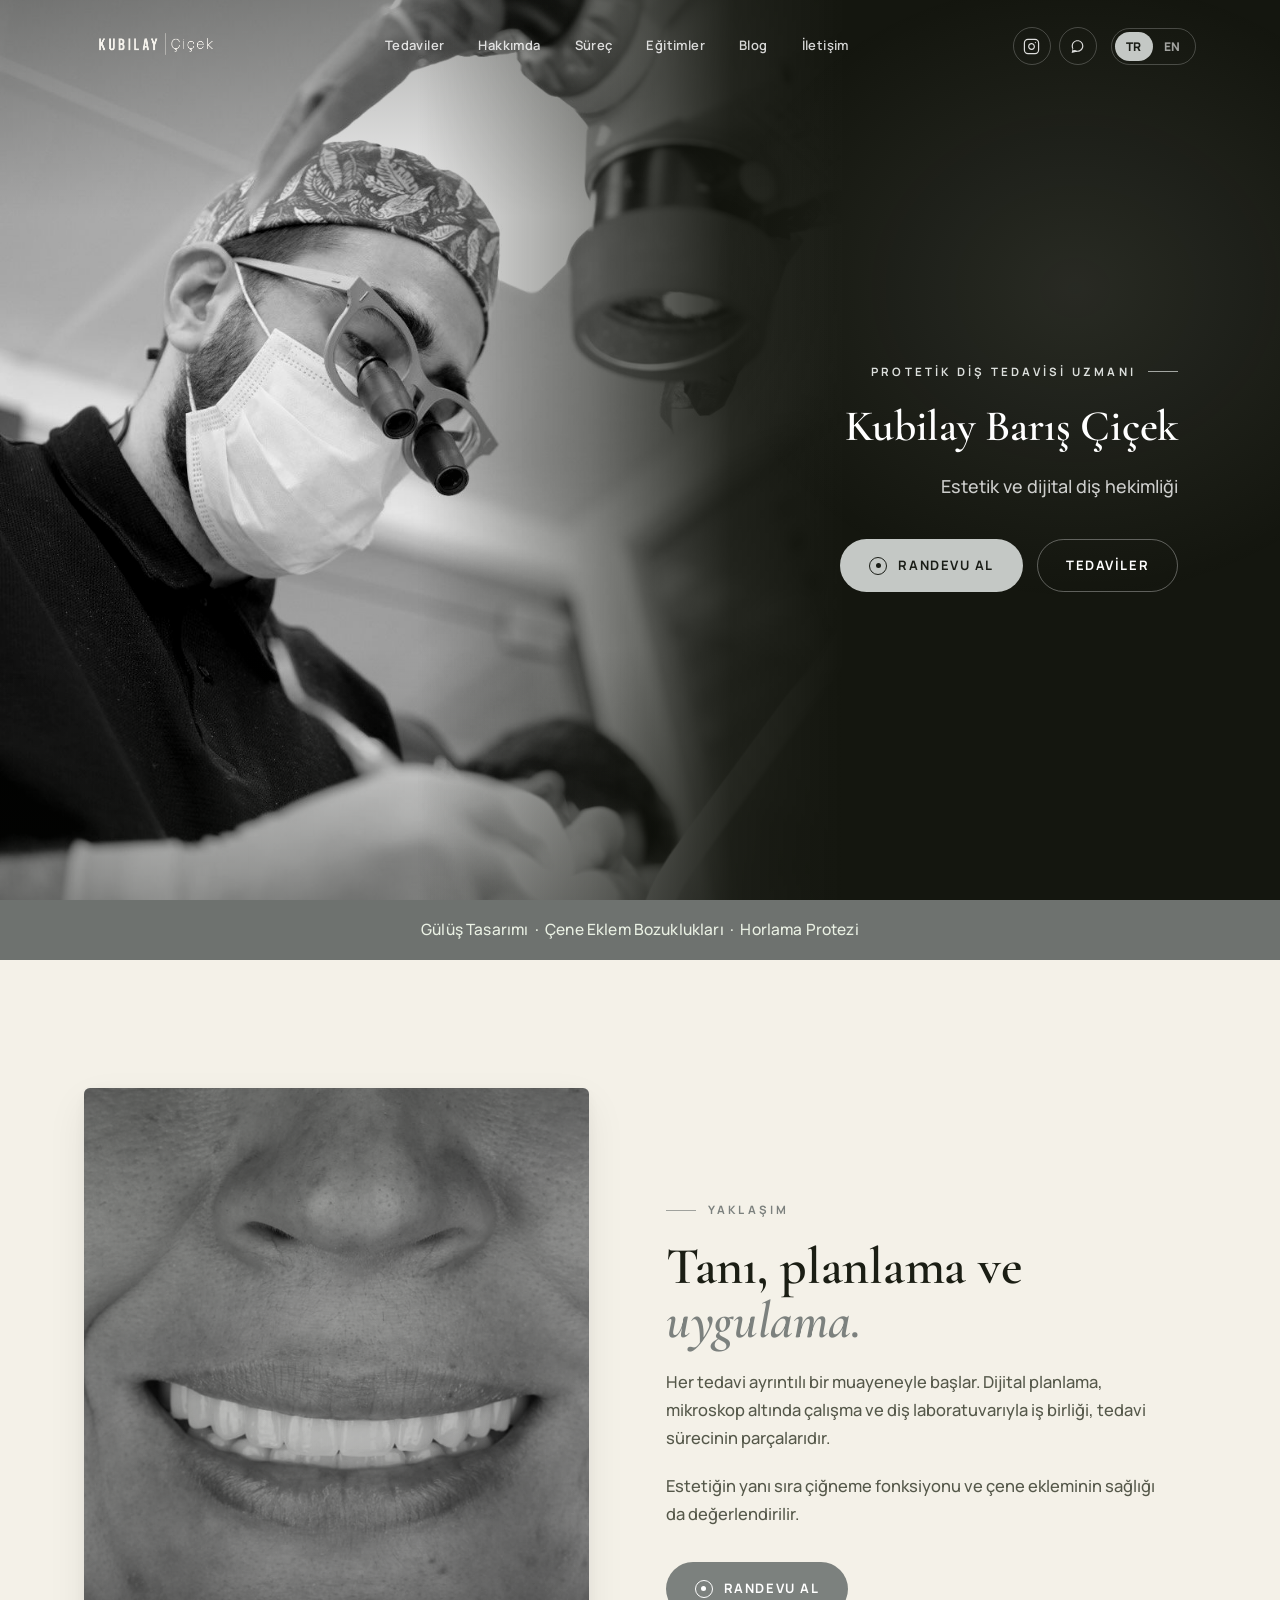
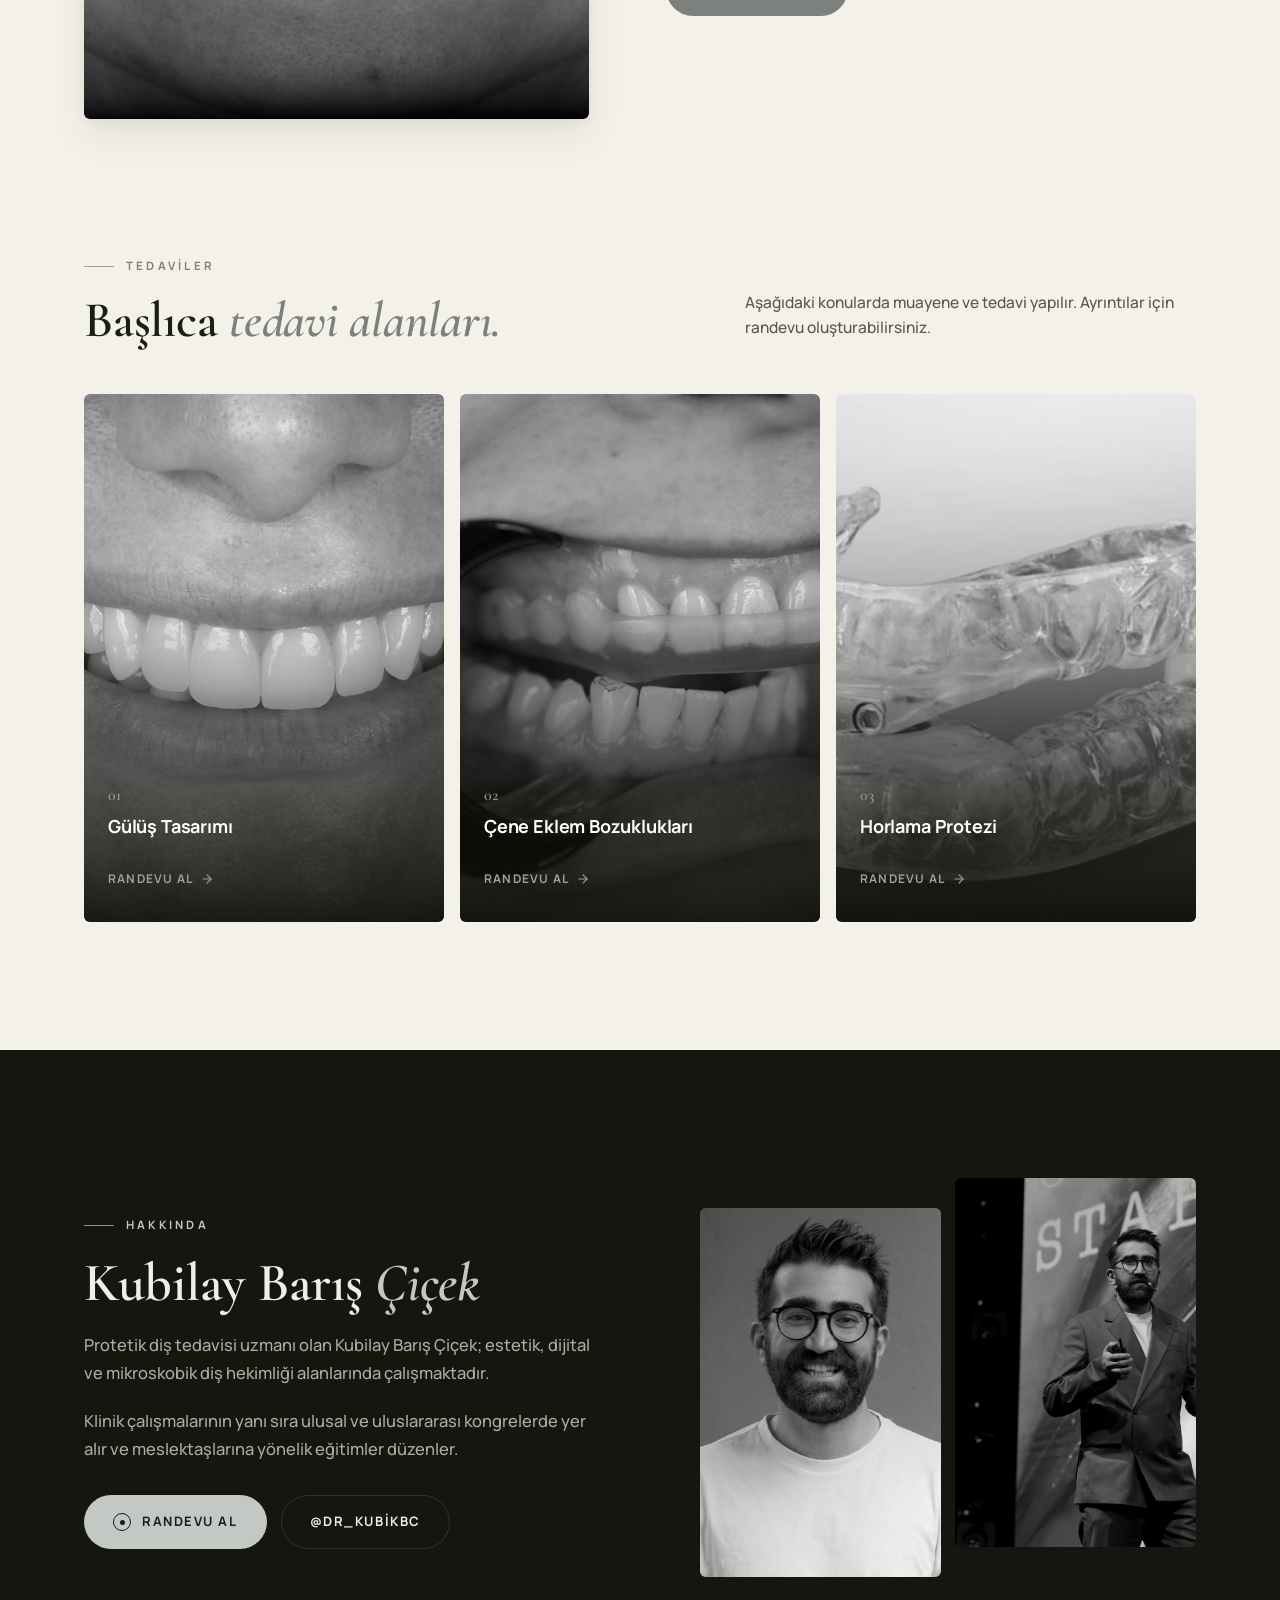
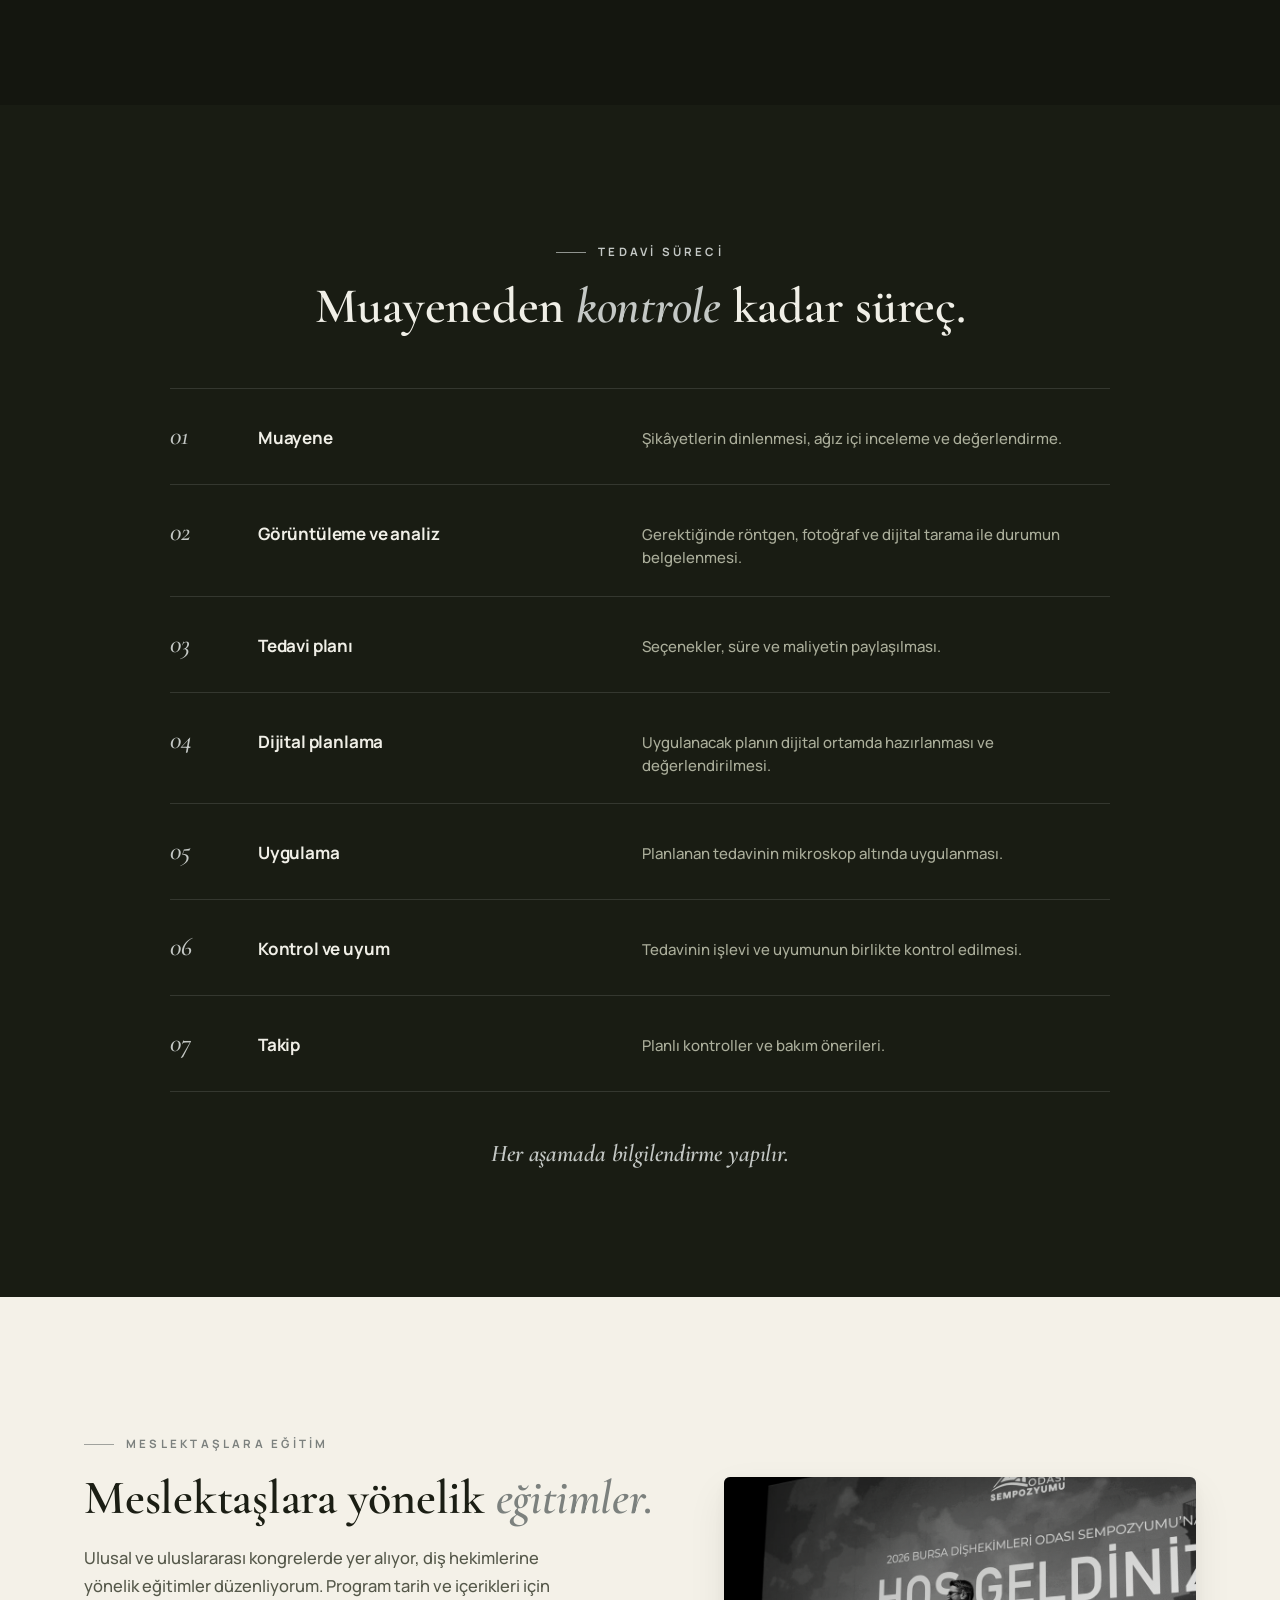
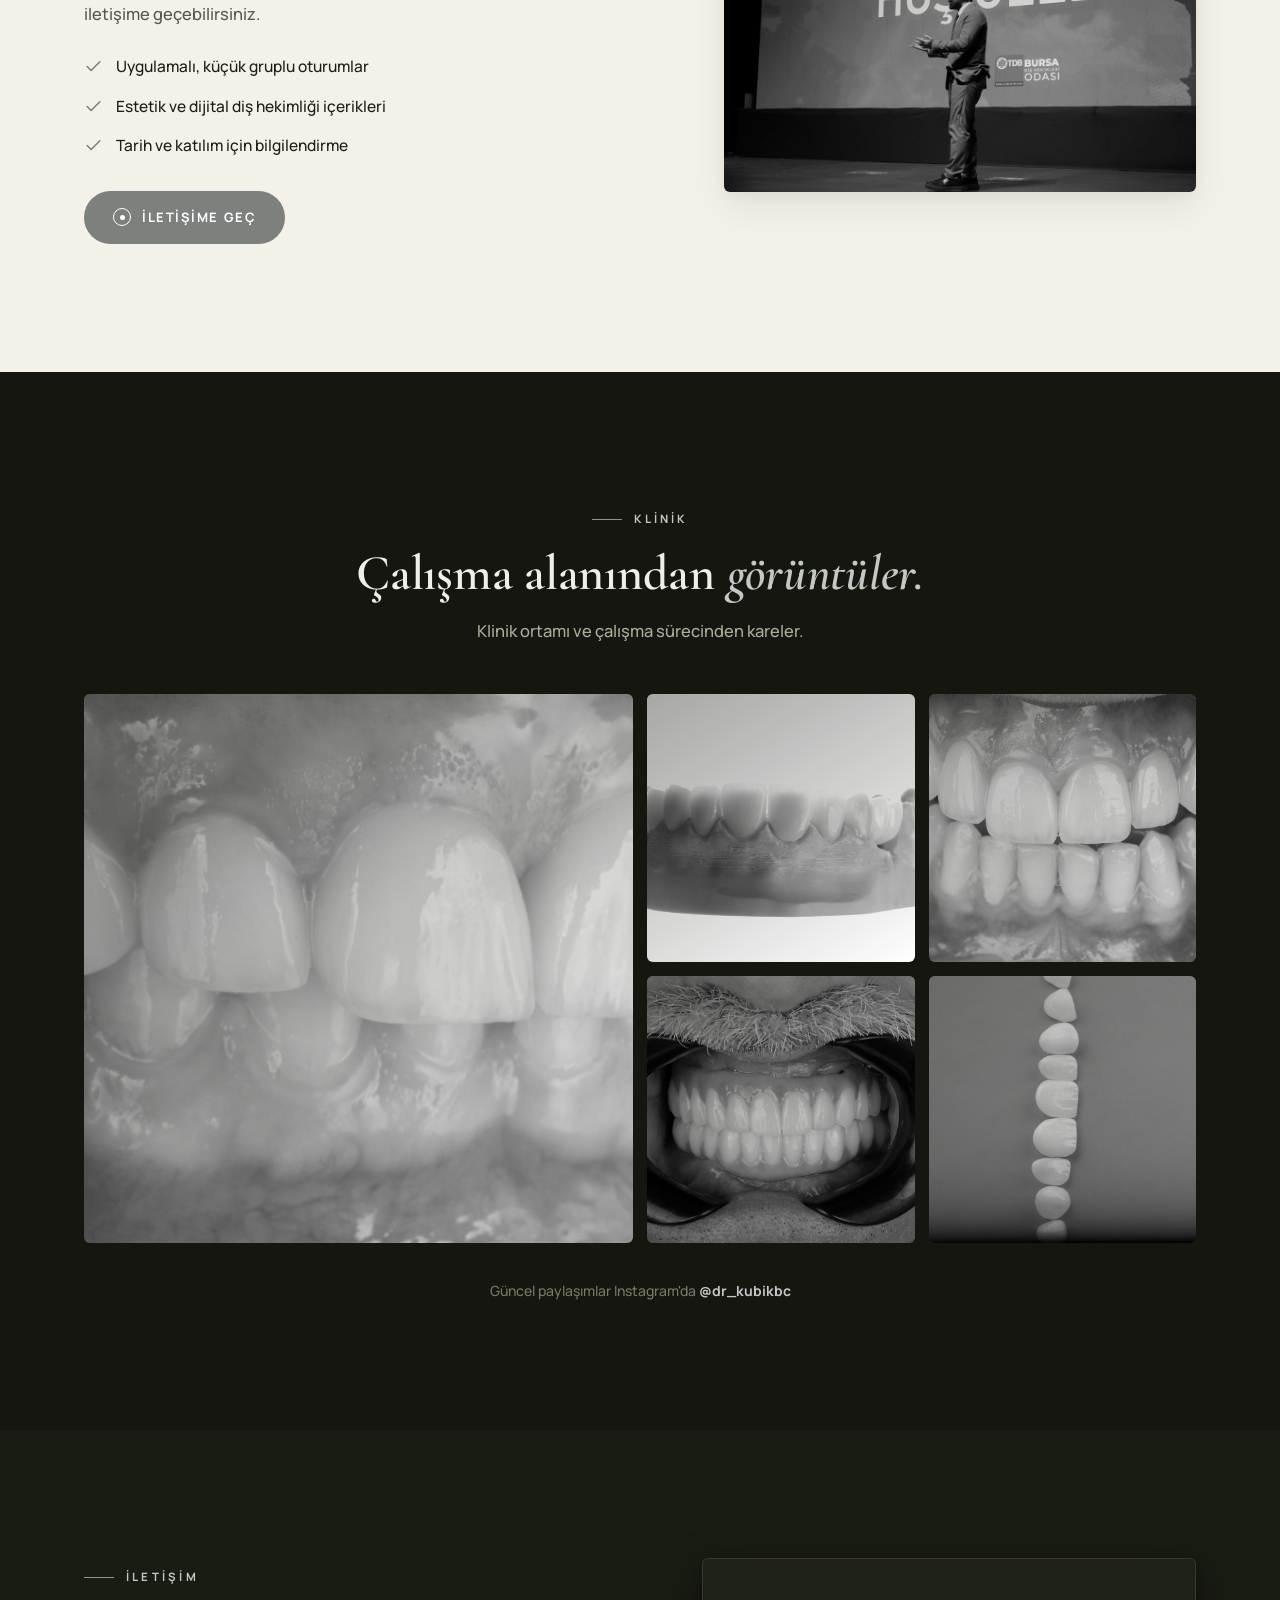
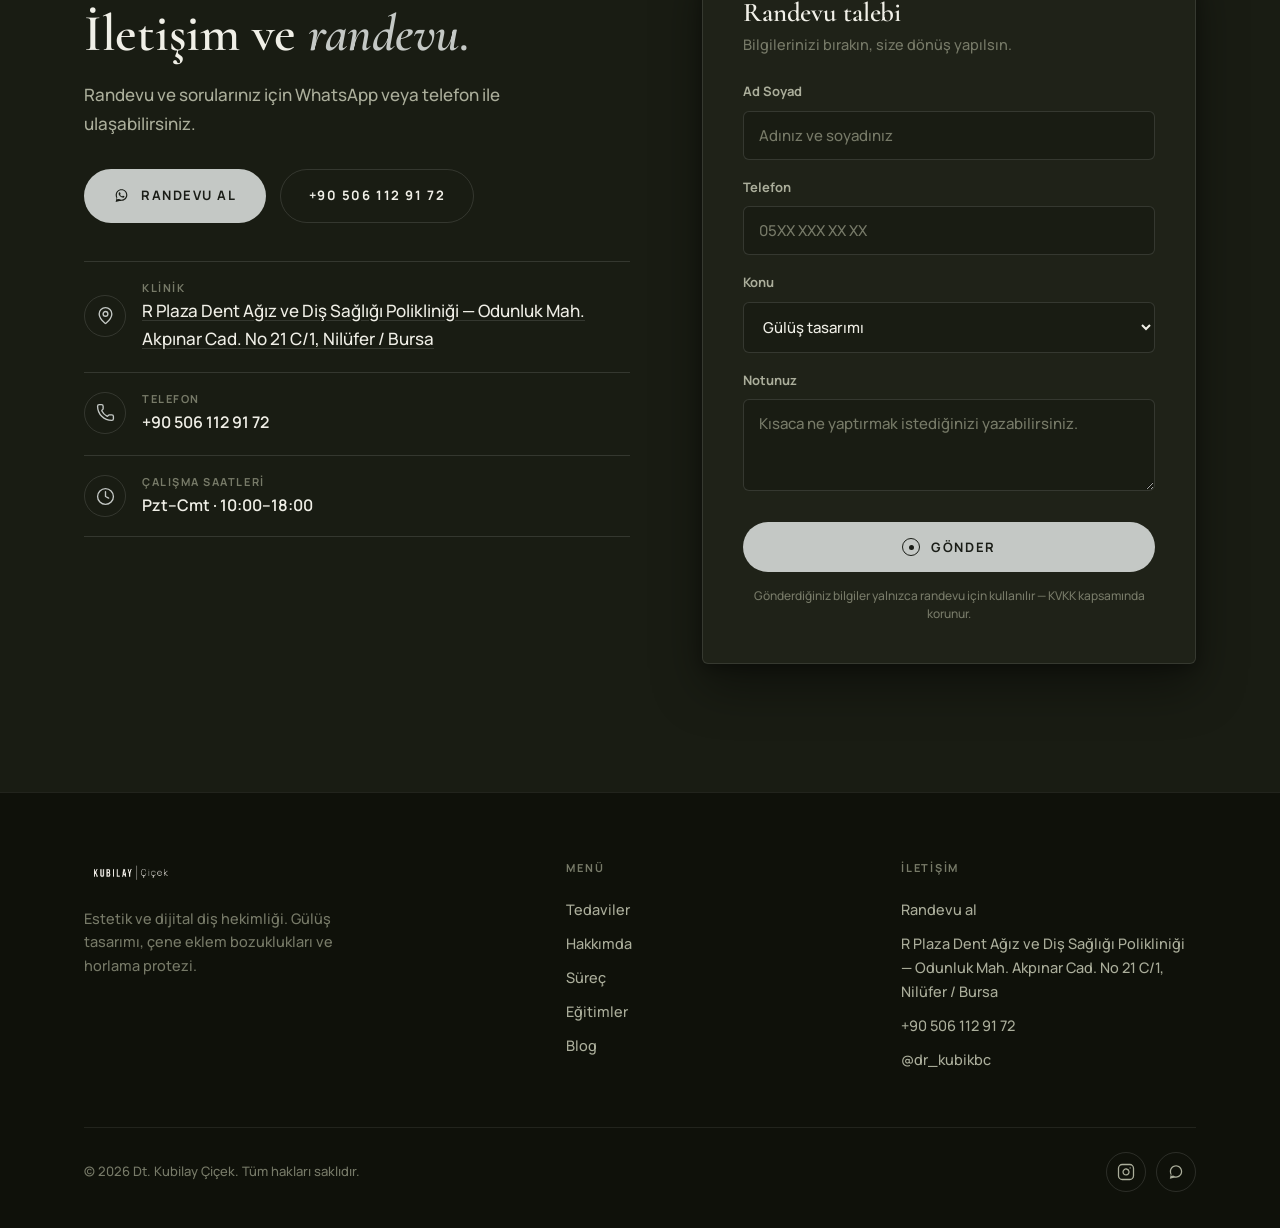
==== index.html @ 061126c7 "Add files via upload" ====
<!DOCTYPE html>
<html lang="tr">
<head>
<meta charset="UTF-8" />
<meta name="viewport" content="width=device-width, initial-scale=1.0" />
<title>Kubilay Barış Çiçek — Estetik ve Dijital Diş Hekimliği</title>
<meta name="description" content="Kubilay Barış Çiçek — protetik diş tedavisi uzmanı. Estetik ve dijital diş hekimliği: gülüş tasarımı, çene eklem bozuklukları ve horlama protezi. Bursa. Meslektaşlara yönelik eğitimler." />
<meta name="theme-color" content="#14160F" />

<!-- Favicons -->
<link rel="icon" type="image/png" sizes="32x32" href="assets/favicon-32.png" />
<link rel="icon" type="image/png" sizes="180x180" href="assets/favicon-180.png" />
<link rel="apple-touch-icon" href="assets/favicon-180.png" />

<!-- Open Graph / social — replace the domain in og:url with your live address after deploy -->
<meta property="og:type" content="website" />
<meta property="og:title" content="Kubilay Barış Çiçek — Estetik ve Dijital Diş Hekimliği" />
<meta property="og:description" content="Gülüş tasarımı, çene eklem bozuklukları ve horlama protezi. Bursa." />
<meta property="og:image" content="assets/og-image.jpg" />
<meta property="og:url" content="https://kubilaycicek.netlify.app/" />
<meta property="og:locale" content="tr_TR" />
<meta name="twitter:card" content="summary_large_image" />

<link rel="stylesheet" href="styles.css" />

<!-- Local-business structured data (SEO) -->
<script type="application/ld+json">
{
  "@context": "https://schema.org",
  "@type": "Dentist",
  "name": "Kubilay Barış Çiçek",
  "description": "Estetik ve dijital diş hekimliği — gülüş tasarımı, çene eklem bozuklukları ve horlama protezi.",
  "image": "assets/og-image.jpg",
  "telephone": "+905061129172",
  "url": "https://kubilaycicek.netlify.app/",
  "address": {
    "@type": "PostalAddress",
    "streetAddress": "Odunluk Mah. Akpınar Cad. No 21 C/1",
    "addressLocality": "Nilüfer",
    "addressRegion": "Bursa",
    "addressCountry": "TR"
  },
  "openingHours": "Mo-Sa 10:00-18:00",
  "sameAs": ["https://instagram.com/dr_kubikbc"]
}
</script>
</head>
<body id="top">

<!-- ============ NAV ============ -->
<header class="nav">
  <div class="wrap nav-inner">
    <a class="nav-logo" href="#top" aria-label="Kubilay Çiçek"><img src="assets/logo-white.png" alt="Kubilay Çiçek" /></a>
    <nav class="nav-links">
      <a href="#tedaviler" data-i18n="nav.treatments">Tedaviler</a>
      <a href="#hakkimda" data-i18n="nav.about">Hakkımda</a>
      <a href="#surec" data-i18n="nav.journey">Süreç</a>
      <a href="#egitimler" data-i18n="nav.courses">Eğitimler</a>
      <a href="blog.html" data-i18n="nav.blog">Blog</a>
      <a href="#iletisim" data-i18n="nav.contact">İletişim</a>
    </nav>
    <div class="nav-right">
      <div class="nav-social">
        <a data-ig href="#" target="_blank" rel="noopener" aria-label="Instagram"><svg viewBox="0 0 24 24" fill="none" stroke="currentColor" stroke-width="1.7" stroke-linecap="round" stroke-linejoin="round"><rect width="20" height="20" x="2" y="2" rx="5" ry="5"/><path d="M16 11.37A4 4 0 1 1 12.63 8 4 4 0 0 1 16 11.37z"/><line x1="17.5" x2="17.51" y1="6.5" y2="6.5"/></svg></a>
        <a data-wa="appointment" target="_blank" rel="noopener" aria-label="WhatsApp"><svg class="wa-ic" viewBox="0 0 32 32" fill="currentColor"><path d="M16.04 4C9.96 4 5 8.93 5 15c0 2.13.62 4.11 1.69 5.79L5 28l7.4-1.65A11.1 11.1 0 0 0 16.04 26C22.12 26 27 21.07 27 15S22.12 4 16.04 4zm0 19.8c-1.6 0-3.16-.43-4.52-1.25l-.32-.19-3.9.87.83-3.8-.21-.33A8.74 8.74 0 0 1 7.3 15c0-4.83 3.92-8.76 8.74-8.76 4.82 0 8.74 3.93 8.74 8.76 0 4.83-3.92 8.8-8.74 8.8z"/></svg></a>
      </div>
      <div class="lang" role="group" aria-label="Language">
        <button data-lang="tr" class="active">TR</button>
        <button data-lang="en">EN</button>
      </div>
      <button id="menu-toggle" class="nav-toggle" aria-label="Menu"><svg viewBox="0 0 24 24" width="26" height="26" fill="none" stroke="currentColor" stroke-width="1.8" stroke-linecap="round"><path d="M3 6h18M3 12h18M3 18h18"/></svg></button>
    </div>
  </div>
  <div id="mobile-menu" class="mobile-menu" hidden>
    <a href="#tedaviler" data-i18n="nav.treatments">Tedaviler</a>
    <a href="#hakkimda" data-i18n="nav.about">Hakkımda</a>
    <a href="#surec" data-i18n="nav.journey">Süreç</a>
    <a href="#egitimler" data-i18n="nav.courses">Eğitimler</a>
    <a href="blog.html" data-i18n="nav.blog">Blog</a>
    <a href="#iletisim" data-i18n="nav.contact">İletişim</a>
  </div>
</header>

<!-- ============ HERO ============ -->
<section class="hero">
  <div class="hero-media">
    <img src="assets/hero-clinical.jpg" alt="Dt. Kubilay Çiçek mikroskop altında çalışırken" />
  </div>
  <div class="wrap hero-content">
    <div class="hero-copy reveal">
      <div class="hero-eyebrow kicker line" data-i18n="hero.eyebrow">Protetik Diş Tedavisi Uzmanı</div>
      <h1 class="serif" data-i18n-html="hero.h1">Kubilay Barış Çiçek</h1>
      <p class="hero-sub" data-i18n="hero.sub">Estetik ve dijital diş hekimliği</p>
      <div class="hero-cta">
        <a class="btn btn-primary" data-wa="appointment" target="_blank" rel="noopener"><span class="dot"></span><span data-i18n="hero.cta1">Randevu Al</span></a>
        <a class="btn btn-outline" href="#tedaviler" data-i18n="hero.cta2">Tedavileri Gör</a>
      </div>
    </div>
  </div>
</section>

<!-- ============ TAGLINE STRIP ============ -->
<div class="tagline-strip">
  <div class="wrap"><p data-i18n-html="tagline">Gülüş Tasarımı &nbsp;·&nbsp; Çene Eklem Bozuklukları &nbsp;·&nbsp; Horlama Protezi</p></div>
</div>

<!-- ============ INTRO / COLLAGE (cream) ============ -->
<section class="section band--cream" id="intro">
  <div class="wrap intro-inner">
    <div class="intro-photo ph tint hoverable reveal"><img src="assets/intro-smile.jpg" alt="Gülüş tasarımı" /></div>
    <div class="intro-text reveal">
      <div class="kicker line" data-i18n="intro.kicker">Yaklaşım</div>
      <h2 class="serif" data-i18n-html="intro.h2">Tanı, planlama ve <em>uygulama.</em></h2>
      <p data-i18n="intro.p1">Her tedavi ayrıntılı bir muayeneyle başlar. Dijital planlama, mikroskop altında çalışma ve diş laboratuvarıyla iş birliği, tedavi sürecinin parçalarıdır.</p>
      <p data-i18n="intro.p2">Estetiğin yanı sıra çiğneme fonksiyonu ve çene ekleminin sağlığı da değerlendirilir.</p>
      <a class="btn btn-primary" data-wa="appointment" target="_blank" rel="noopener"><span class="dot"></span><span data-i18n="intro.cta">Randevu Al</span></a>
    </div>
  </div>
</section>

<!-- ============ TREATMENTS (cream) ============ -->
<section class="section band--cream" id="tedaviler" style="padding-top:0;">
  <div class="wrap">
    <div class="treat-head reveal">
      <div>
        <div class="kicker line" data-i18n="treat.kicker">Tedaviler</div>
        <h2 class="serif" data-i18n-html="treat.h2">Başlıca <em>tedavi alanları.</em></h2>
      </div>
      <p class="aside" data-i18n="treat.aside">Aşağıdaki konularda muayene ve tedavi yapılır. Ayrıntılar için randevu oluşturabilirsiniz.</p>
    </div>
    <div class="treat-row reveal">
      <a class="tcard" data-wa="appointment" target="_blank" rel="noopener">
        <div class="ph"><img src="assets/treat-smile.jpg" alt="" /></div>
        <div class="tcard-body">
          <span class="tcard-num">01</span>
          <h3 data-i18n="t1.title">Gülüş Tasarımı</h3>
          <p data-i18n="t1.desc">Dişlerin biçimi, rengi ve diziliminin dijital ortamda planlanmasıdır. Uygulamadan önce plan birlikte değerlendirilir.</p>
          <span class="more"><span data-i18n="treat.more">Randevu al</span><svg viewBox="0 0 24 24" fill="none" stroke="currentColor" stroke-width="2" stroke-linecap="round" stroke-linejoin="round"><path d="M5 12h14"/><path d="m12 5 7 7-7 7"/></svg></span>
        </div>
      </a>
      <a class="tcard" data-wa="appointment" target="_blank" rel="noopener">
        <div class="ph"><img src="assets/treat-tmj.jpg" alt="" /></div>
        <div class="tcard-body">
          <span class="tcard-num">02</span>
          <h3 data-i18n="t2.title">Çene Eklem Bozuklukları</h3>
          <p data-i18n="t2.desc">Çene ekleminde ağrı, ses, kilitlenme ve diş sıkma gibi durumların muayenesi ve tedavisidir.</p>
          <span class="more"><span data-i18n="treat.more">Randevu al</span><svg viewBox="0 0 24 24" fill="none" stroke="currentColor" stroke-width="2" stroke-linecap="round" stroke-linejoin="round"><path d="M5 12h14"/><path d="m12 5 7 7-7 7"/></svg></span>
        </div>
      </a>
      <a class="tcard" data-wa="appointment" target="_blank" rel="noopener">
        <div class="ph"><img src="assets/treat-snore.jpg" alt="" /></div>
        <div class="tcard-body">
          <span class="tcard-num">03</span>
          <h3 data-i18n="t3.title">Horlama Protezi</h3>
          <p data-i18n="t3.desc">Horlama ve hafif uyku apnesinde kullanılan, ağız içine takılan apareylerin hazırlanmasıdır. Uygunluk muayeneyle belirlenir.</p>
          <span class="more"><span data-i18n="treat.more">Randevu al</span><svg viewBox="0 0 24 24" fill="none" stroke="currentColor" stroke-width="2" stroke-linecap="round" stroke-linejoin="round"><path d="M5 12h14"/><path d="m12 5 7 7-7 7"/></svg></span>
        </div>
      </a>
    </div>
  </div>
</section>

<!-- ============ ABOUT (dark) ============ -->
<section class="section" id="hakkimda">
  <div class="wrap about-inner">
    <div class="about-text reveal">
      <div class="kicker line" data-i18n="about.kicker">Hakkında</div>
      <h2 class="serif" data-i18n-html="about.h2">Kubilay Barış <em>Çiçek</em></h2>
      <p data-i18n="about.p1">Protetik diş tedavisi uzmanı olan Kubilay Barış Çiçek; estetik, dijital ve mikroskobik diş hekimliği alanlarında çalışmaktadır.</p>
      <p data-i18n="about.p2">Klinik çalışmalarının yanı sıra ulusal ve uluslararası kongrelerde yer alır ve meslektaşlarına yönelik eğitimler düzenler.</p>
      <div class="about-cta">
        <a class="btn btn-primary" data-wa="appointment" target="_blank" rel="noopener"><span class="dot"></span><span data-i18n="about.cta">Randevu Al</span></a>
        <a class="btn btn-outline" data-ig href="#" target="_blank" rel="noopener"><span data-i18n="about.ig">@dr_kubikbc</span></a>
      </div>
    </div>
    <div class="about-stack reveal">
      <div class="ph tint hoverable a1"><img src="assets/portrait-smile.jpg" alt="Dt. Kubilay Çiçek" /></div>
      <div class="ph tint hoverable a2"><img src="assets/portrait-clinical.jpg" alt="Dt. Kubilay Çiçek klinikte" /></div>
    </div>
  </div>
</section>

<!-- ============ JOURNEY (dark) ============ -->
<section class="section" id="surec" style="background:var(--bg-2);">
  <div class="wrap">
    <div class="journey-head reveal">
      <div class="kicker line" style="justify-content:center;" data-i18n="journey.kicker">Hasta Yolculuğu</div>
      <h2 class="serif" data-i18n-html="journey.h2">Muayeneden <em>kontrole</em> kadar süreç.</h2>
    </div>
    <div class="journey-list reveal">
      <div class="jrow"><span class="jn">01</span><h4 data-i18n="j1.t">Ayrıntılı muayene</h4><p data-i18n="j1.d">Dinleme, ağız içi inceleme ve beklentilerinizin konuşulması — her şey burada başlar.</p></div>
      <div class="jrow"><span class="jn">02</span><h4 data-i18n="j2.t">Dijital görüntüleme ve analiz</h4><p data-i18n="j2.d">Gerektiğinde röntgen, fotoğraf ve dijital tarama ile durumun net biçimde ortaya konması.</p></div>
      <div class="jrow"><span class="jn">03</span><h4 data-i18n="j3.t">Kişiye özel tedavi planı</h4><p data-i18n="j3.d">Seçenekler, süre ve maliyet konusunda şeffaflık. Her adımı önceden bilirsiniz.</p></div>
      <div class="jrow"><span class="jn">04</span><h4 data-i18n="j4.t">Dijital gülüş provası</h4><p data-i18n="j4.d">Yeni gülüşünüzü uygulamadan önce ekranda ve ağzınızda görür, birlikte onaylarsınız.</p></div>
      <div class="jrow"><span class="jn">05</span><h4 data-i18n="j5.t">Mikroskop altında uygulama</h4><p data-i18n="j5.d">Milimetrik hassasiyet için büyütme altında, minimum doku kaybıyla çalışılır.</p></div>
      <div class="jrow"><span class="jn">06</span><h4 data-i18n="j6.t">Teslim ve uyum</h4><p data-i18n="j6.d">Sonucun rahatlığı ve görünümü birlikte kontrol edilir; ince ayarlar yapılır.</p></div>
      <div class="jrow"><span class="jn">07</span><h4 data-i18n="j7.t">Takip ve koruma</h4><p data-i18n="j7.d">Planlı kontroller ve bakım önerileriyle sonucun uzun yıllar korunması.</p></div>
    </div>
    <p class="journey-foot serif" data-i18n="journey.foot">Her aşamada bilgilendirme yapılır.</p>
  </div>
</section>

<!-- ============ EDUCATOR / COURSES (cream) ============ -->
<section class="section band--cream" id="egitimler">
  <div class="wrap edu-inner">
    <div class="edu-text reveal">
      <div class="kicker line" data-i18n="edu.kicker">Meslektaşlara Eğitim</div>
      <h2 class="serif" data-i18n-html="edu.h2">Meslektaşlara yönelik <em>eğitimler.</em></h2>
      <p data-i18n="edu.p">Ulusal ve uluslararası kongrelerde yer alıyor, diş hekimlerine yönelik eğitimler düzenliyorum. Program tarih ve içerikleri için iletişime geçebilirsiniz.</p>
      <div class="edu-points">
        <div class="edu-point"><svg viewBox="0 0 24 24" fill="none" stroke="currentColor" stroke-width="2" stroke-linecap="round" stroke-linejoin="round"><path d="M20 6 9 17l-5-5"/></svg><span data-i18n="ep1">Uygulamalı, küçük gruplu oturumlar</span></div>
        <div class="edu-point"><svg viewBox="0 0 24 24" fill="none" stroke="currentColor" stroke-width="2" stroke-linecap="round" stroke-linejoin="round"><path d="M20 6 9 17l-5-5"/></svg><span data-i18n="ep2">Estetik ve çene eklemi odaklı içerik</span></div>
        <div class="edu-point"><svg viewBox="0 0 24 24" fill="none" stroke="currentColor" stroke-width="2" stroke-linecap="round" stroke-linejoin="round"><path d="M20 6 9 17l-5-5"/></svg><span data-i18n="ep3">Tarih ve katılım için birebir bilgilendirme</span></div>
      </div>
      <a class="btn btn-primary" data-wa="courses" target="_blank" rel="noopener"><span class="dot"></span><span data-i18n="edu.cta">Kurslar için iletişime geçin</span></a>
    </div>
    <div class="edu-media ph tint hoverable reveal"><img src="assets/speaking-iti.jpg" alt="Dt. Kubilay Çiçek ITI kongresinde konuşurken" /></div>
  </div>
</section>

<!-- ============ RESULTS GALLERY (dark) ============ -->
<section class="section">
  <div class="wrap">
    <div class="results-head reveal">
      <div class="kicker line" style="justify-content:center;" data-i18n="results.kicker">Klinik</div>
      <h2 class="serif" data-i18n-html="results.h2">Çalışma alanından <em>görüntüler.</em></h2>
      <p data-i18n="results.p">Klinik ortamı ve çalışma sürecinden kareler.</p>
    </div>
    <div class="results-grid reveal">
      <div class="ph tint hoverable feat"><img src="assets/result-feature.jpg" alt="Tedavi sonrası ağız içi görünüm" loading="lazy" /></div>
      <div class="ph tint hoverable"><img src="assets/lab-model.jpg" alt="Diş laboratuvarı modeli" loading="lazy" /></div>
      <div class="ph tint hoverable"><img src="assets/intra-frontal.jpg" alt="Ağız içi ön görünüm" loading="lazy" /></div>
      <div class="ph tint hoverable"><img src="assets/speaking-stage.jpg" alt="Tam ark implant üstü protez" loading="lazy" /></div>
      <div class="ph tint hoverable"><img src="assets/veneers.jpg" alt="Lamina kaplama detayı" loading="lazy" /></div>
    </div>
    <p class="results-cap"><span data-i18n="results.cap">Daha fazla vaka için Instagram'da</span> <a data-ig href="#" target="_blank" rel="noopener">@dr_kubikbc</a></p>
  </div>
</section>

<!-- ============ CONTACT (dark) ============ -->
<section class="section" id="iletisim" style="background:var(--bg-2);">
  <div class="wrap contact-inner">
    <div class="contact-info reveal">
      <div class="kicker line" data-i18n="contact.kicker">İletişim</div>
      <h2 class="serif" data-i18n-html="contact.h2">İletişim ve <em>randevu.</em></h2>
      <p data-i18n="contact.p">Randevu ve sorularınız için WhatsApp veya telefon ile ulaşabilirsiniz.</p>
      <div class="contact-actions">
        <a class="btn btn-primary" data-wa="appointment" target="_blank" rel="noopener">
          <svg class="wa-ic" viewBox="0 0 32 32" fill="currentColor"><path d="M16.04 4C9.96 4 5 8.93 5 15c0 2.13.62 4.11 1.69 5.79L5 28l7.4-1.65A11.1 11.1 0 0 0 16.04 26C22.12 26 27 21.07 27 15S22.12 4 16.04 4zm0 19.8c-1.6 0-3.16-.43-4.52-1.25l-.32-.19-3.9.87.83-3.8-.21-.33A8.74 8.74 0 0 1 7.3 15c0-4.83 3.92-8.76 8.74-8.76 4.82 0 8.74 3.93 8.74 8.76 0 4.83-3.92 8.8-8.74 8.8zm4.9-6.55c-.27-.13-1.58-.78-1.83-.87-.24-.09-.42-.13-.6.14-.18.27-.69.86-.85 1.04-.16.18-.31.2-.58.07-.27-.13-1.13-.42-2.16-1.33-.8-.71-1.34-1.59-1.5-1.86-.16-.27-.02-.42.12-.55.12-.12.27-.31.4-.47.14-.16.18-.27.27-.45.09-.18.05-.34-.02-.47-.07-.13-.6-1.45-.83-1.99-.22-.52-.44-.45-.6-.46l-.51-.01c-.18 0-.47.07-.71.34-.24.27-.93.91-.93 2.22 0 1.31.95 2.57 1.08 2.75.13.18 1.87 2.85 4.53 4 .63.27 1.13.43 1.51.55.64.2 1.22.18 1.68.11.51-.08 1.58-.65 1.8-1.27.22-.62.22-1.16.16-1.27-.07-.11-.24-.18-.51-.31z"/></svg>
          <span data-i18n="cta.appointment">Randevu Al</span>
        </a>
        <a class="btn btn-outline" data-tel href="tel:"><span data-bind="phone">+90 5XX XXX XX XX</span></a>
      </div>
      <div class="contact-list">
        <div class="ci-row"><div class="ic"><svg viewBox="0 0 24 24" fill="none" stroke="currentColor" stroke-width="1.7" stroke-linecap="round" stroke-linejoin="round"><path d="M20 10c0 4.993-5.539 10.193-7.399 11.799a1 1 0 0 1-1.202 0C9.539 20.193 4 14.993 4 10a8 8 0 0 1 16 0"/><circle cx="12" cy="10" r="3"/></svg></div><div><b data-i18n="ci.clinic">Klinik</b><a class="ci-link" data-map data-bind="address" target="_blank" rel="noopener">Bursa</a></div></div>
        <div class="ci-row"><div class="ic"><svg viewBox="0 0 24 24" fill="none" stroke="currentColor" stroke-width="1.7" stroke-linecap="round" stroke-linejoin="round"><path d="M13.832 16.568a1 1 0 0 0 1.213-.303l.355-.465A2 2 0 0 1 17 15h3a2 2 0 0 1 2 2v3a2 2 0 0 1-2 2A18 18 0 0 1 2 4a2 2 0 0 1 2-2h3a2 2 0 0 1 2 2v3a2 2 0 0 1-.8 1.6l-.468.351a1 1 0 0 0-.292 1.233 14 14 0 0 0 6.392 6.384"/></svg></div><div><b data-i18n="ci.phone">Telefon</b><span data-bind="phone">+90 5XX XXX XX XX</span></div></div>
        <div class="ci-row"><div class="ic"><svg viewBox="0 0 24 24" fill="none" stroke="currentColor" stroke-width="1.7" stroke-linecap="round" stroke-linejoin="round"><circle cx="12" cy="12" r="10"/><path d="M12 6v6l4 2"/></svg></div><div><b data-i18n="ci.hours">Çalışma saatleri</b><span data-i18n="ci.hours.val">Pzt–Cmt · 10:00–19:00</span></div></div>
      </div>
    </div>
    <div class="form-card reveal">
      <h3 class="serif" data-i18n="form.title">Randevu talebi</h3>
      <p class="sub" data-i18n="form.sub">Bilgilerinizi bırakın, size dönüş yapılsın.</p>
      <form id="appt-form" method="POST">
        <div class="field"><label data-i18n="form.name">Ad Soyad</label><input type="text" name="Ad Soyad" required data-i18n-ph="form.name.ph" placeholder="Adınız ve soyadınız" /></div>
        <div class="field"><label data-i18n="form.phone">Telefon</label><input type="tel" name="Telefon" required data-i18n-ph="form.phone.ph" placeholder="05XX XXX XX XX" /></div>
        <div class="field"><label data-i18n="form.subject">Konu</label>
          <select name="Konu">
            <option data-i18n="opt1">Gülüş tasarımı</option>
            <option data-i18n="opt2">Çene eklem bozuklukları</option>
            <option data-i18n="opt3">Horlama protezi</option>
            <option data-i18n="opt4">Genel muayene</option>
            <option data-i18n="opt5">Eğitim / kurs</option>
          </select>
        </div>
        <div class="field"><label data-i18n="form.note">Notunuz</label><textarea name="Not" data-i18n-ph="form.note.ph" placeholder="Kısaca ne yaptırmak istediğinizi yazabilirsiniz."></textarea></div>
        <input type="hidden" name="_subject" value="Web sitesi — yeni randevu talebi" />
        <input type="text" name="_gotcha" style="display:none" tabindex="-1" autocomplete="off" aria-hidden="true" />
        <button class="btn btn-primary" type="submit"><span class="dot"></span><span data-i18n="form.submit">Gönder</span></button>
        <p class="form-status" id="form-status" role="status" hidden></p>
        <p class="form-note" data-i18n="form.kvkk">Gönderdiğiniz bilgiler yalnızca randevu için kullanılır — KVKK kapsamında korunur.</p>
      </form>
    </div>
  </div>
</section>

<!-- ============ FOOTER ============ -->
<footer class="footer">
  <div class="wrap">
    <div class="footer-top">
      <div class="footer-brand">
        <img src="assets/logo-white.png" alt="Kubilay Çiçek" />
        <p data-i18n="footer.tagline">Estetik ve dijital diş hekimliği. Gülüş tasarımı, çene eklem bozuklukları ve horlama protezi.</p>
      </div>
      <div class="footer-col">
        <h5 data-i18n="footer.menu">Menü</h5>
        <a href="#tedaviler" data-i18n="nav.treatments">Tedaviler</a>
        <a href="#hakkimda" data-i18n="nav.about">Hakkımda</a>
        <a href="#surec" data-i18n="nav.journey">Süreç</a>
        <a href="#egitimler" data-i18n="nav.courses">Eğitimler</a>
        <a href="blog.html" data-i18n="nav.blog">Blog</a>
      </div>
      <div class="footer-col">
        <h5 data-i18n="footer.contact">İletişim</h5>
        <a data-wa="appointment" target="_blank" rel="noopener" data-i18n="footer.book">Randevu al</a>
        <a href="#iletisim" data-bind="address">Nişantaşı, İstanbul</a>
        <a data-tel href="tel:" data-bind="phone">+90 5XX XXX XX XX</a>
        <a data-ig href="#" target="_blank" rel="noopener">@dr_kubikbc</a>
      </div>
    </div>
    <div class="footer-bottom">
      <p>© 2026 Dt. Kubilay Çiçek. <span data-i18n="footer.rights">Tüm hakları saklıdır.</span></p>
      <div class="footer-social">
        <a data-ig href="#" target="_blank" rel="noopener" aria-label="Instagram"><svg viewBox="0 0 24 24" fill="none" stroke="currentColor" stroke-width="1.7" stroke-linecap="round" stroke-linejoin="round"><rect width="20" height="20" x="2" y="2" rx="5" ry="5"/><path d="M16 11.37A4 4 0 1 1 12.63 8 4 4 0 0 1 16 11.37z"/><line x1="17.5" x2="17.51" y1="6.5" y2="6.5"/></svg></a>
        <a data-wa="appointment" target="_blank" rel="noopener" aria-label="WhatsApp"><svg class="wa-ic" viewBox="0 0 32 32" fill="currentColor"><path d="M16.04 4C9.96 4 5 8.93 5 15c0 2.13.62 4.11 1.69 5.79L5 28l7.4-1.65A11.1 11.1 0 0 0 16.04 26C22.12 26 27 21.07 27 15S22.12 4 16.04 4zm0 19.8c-1.6 0-3.16-.43-4.52-1.25l-.32-.19-3.9.87.83-3.8-.21-.33A8.74 8.74 0 0 1 7.3 15c0-4.83 3.92-8.76 8.74-8.76 4.82 0 8.74 3.93 8.74 8.76 0 4.83-3.92 8.8-8.74 8.8z"/></svg></a>
      </div>
    </div>
  </div>
</footer>

<script src="i18n.js"></script>
</body>
</html>
---- styles.css ----
/* ============================================================
   Dt. Kubilay Çiçek — Estetik Diş Hekimliği
   Editorial / clinical. Inspired by the Carrazone layout:
   full-bleed grayscale photography, serif headlines with
   italic green accents, cream + warm-black alternating bands,
   numbered patient journey, green pill buttons. Bilingual.
   ============================================================ */

@import url('https://fonts.googleapis.com/css2?family=Cormorant+Garamond:ital,wght@0,400;0,500;0,600;0,700;1,400;1,500;1,600&family=Manrope:wght@400;500;600;700;800&display=swap');

:root {
  --maxw: 1240px;
  --pad-x: clamp(20px, 5vw, 72px);
  --radius: 6px;
  --radius-pill: 999px;
  --ease: cubic-bezier(0.22, 0.72, 0.2, 1);
  --body-font: 'Manrope', system-ui, sans-serif;
  --head-font: 'Cormorant Garamond', Georgia, serif;

  /* warm-black (default / dark bands) */
  --bg: #14160F;
  --bg-2: #191C13;
  --surface: #1F2218;
  --surface-2: #262A1D;
  --border-soft: rgba(255,255,255,.10);
  --line: rgba(255,255,255,.12);
  --fg-1: #F0EFE7;
  --fg-2: #ABAE9B;
  --fg-3: #777A68;
  --accent: #C4C8C5;      /* light grey */
  --accent-2: #DCDFDC;    /* lighter hover */
  --accent-deep: #6E726F;
  --accent-soft: rgba(196,200,197,.15);
  --on-accent: #1A1D17;
  --shadow: 0 4px 16px rgba(0,0,0,.3), 0 22px 50px rgba(0,0,0,.4);
}

/* cream band */
.band--cream {
  --bg: #F4F1E8;
  --bg-2: #ECE7DA;
  --surface: #FFFFFF;
  --surface-2: #FBF9F2;
  --border-soft: rgba(20,22,15,.10);
  --line: rgba(20,22,15,.14);
  --fg-1: #1B1E14;
  --fg-2: #55584A;
  --fg-3: #868978;
  --accent: #7C817E;      /* mid grey reads on cream */
  --accent-2: #9AA09C;
  --accent-soft: rgba(124,129,126,.12);
  --on-accent: #FFFFFF;
  --shadow: 0 4px 16px rgba(20,22,15,.05), 0 16px 40px rgba(20,22,15,.07);
  background: var(--bg);
  color: var(--fg-1);
}

* { box-sizing: border-box; margin: 0; padding: 0; }
html { scroll-behavior: smooth; -webkit-text-size-adjust: 100%; }
@media (prefers-reduced-motion: reduce) { html { scroll-behavior: auto; } }

body {
  background: var(--bg);
  color: var(--fg-1);
  font-family: var(--body-font);
  font-size: 17px;
  line-height: 1.65;
  font-weight: 500;
  -webkit-font-smoothing: antialiased;
  text-rendering: optimizeLegibility;
  overflow-x: hidden;
}
img { display: block; max-width: 100%; }
a { color: inherit; text-decoration: none; }
button { font-family: inherit; cursor: pointer; }
::selection { background: var(--accent); color: var(--on-accent); }

/* serif display */
.serif { font-family: var(--head-font); font-weight: 600; line-height: 1.04; letter-spacing: -0.005em; }
.serif em { font-style: italic; color: var(--accent); font-weight: 600; }

.wrap { max-width: var(--maxw); margin: 0 auto; padding-inline: var(--pad-x); }
.section { padding-block: clamp(72px, 10vw, 130px); position: relative; }

/* kicker */
.kicker {
  display: inline-flex; align-items: center; gap: 12px;
  font-family: var(--body-font); font-size: 11.5px; font-weight: 700;
  letter-spacing: .28em; text-transform: uppercase; color: var(--accent);
}
.kicker.line::before { content: ""; width: 30px; height: 1px; background: currentColor; opacity: .7; }

/* buttons — green pill */
.btn {
  display: inline-flex; align-items: center; gap: 11px;
  font-weight: 700; font-size: 13px; letter-spacing: .12em; text-transform: uppercase;
  padding: 15px 28px; border-radius: var(--radius-pill);
  border: 1px solid transparent;
  transition: transform .14s var(--ease), background .22s var(--ease), border-color .22s var(--ease), color .22s var(--ease);
  white-space: nowrap;
}
.btn .dot { width: 18px; height: 18px; border-radius: 50%; border: 1.5px solid currentColor; display: grid; place-items: center; flex: none; }
.btn .dot::after { content: ""; width: 5px; height: 5px; border-radius: 50%; background: currentColor; }
.btn svg { width: 17px; height: 17px; }
.btn-primary { background: var(--accent); color: var(--on-accent); }
.btn-primary:hover { background: var(--accent-2); transform: translateY(-2px); }
.btn-primary:active { transform: translateY(0); }
.btn-outline { background: transparent; color: var(--fg-1); border-color: var(--line); }
.btn-outline:hover { border-color: var(--accent); color: var(--accent); }
.btn:focus-visible { outline: 2px solid var(--accent-2); outline-offset: 3px; }
.wa-ic { width: 17px; height: 17px; }

/* photo treatment — the core signature */
.ph { position: relative; overflow: hidden; background: var(--surface); }
.ph img { width: 100%; height: 100%; object-fit: cover; filter: grayscale(1) contrast(1.04) brightness(1.02); transition: filter .6s var(--ease), transform 1.2s var(--ease); }
.ph.tint::after {
  content: ""; position: absolute; inset: 0; pointer-events: none;
  background: linear-gradient(150deg, rgba(40,44,36,.46), rgba(20,22,15,.18) 60%, transparent);
  mix-blend-mode: multiply; opacity: .9; transition: opacity .5s var(--ease);
}
.ph.hoverable:hover img { filter: grayscale(0) contrast(1.02); transform: scale(1.03); }
.ph.hoverable:hover::after { opacity: 0; }

/* ============================================================ NAV */
.nav { position: absolute; top: 0; left: 0; right: 0; z-index: 50; }
.nav-inner { display: flex; align-items: center; justify-content: space-between; height: 92px; gap: 22px; }
.nav-logo img { height: 46px; width: auto; }
.nav-links { display: flex; align-items: center; gap: 34px; }
.nav-links a { font-size: 13px; font-weight: 600; letter-spacing: .03em; color: rgba(255,255,255,.82); position: relative; padding-block: 6px; transition: color .2s var(--ease); }
.nav-links a::after { content: ""; position: absolute; left: 0; bottom: 0; height: 1.5px; width: 0; background: var(--accent); transition: width .22s var(--ease); }
.nav-links a:hover { color: #fff; }
.nav-links a:hover::after { width: 100%; }
.nav-right { display: flex; align-items: center; gap: 14px; }
.nav-social { display: flex; gap: 8px; }
.nav-social a { width: 38px; height: 38px; border-radius: 50%; border: 1px solid rgba(255,255,255,.22); display: grid; place-items: center; color: rgba(255,255,255,.85); transition: all .2s var(--ease); }
.nav-social a:hover { border-color: var(--accent); color: var(--accent); background: rgba(255,255,255,.04); }
.nav-social svg { width: 17px; height: 17px; }

/* language toggle */
.lang { display: inline-flex; align-items: center; border: 1px solid rgba(255,255,255,.22); border-radius: var(--radius-pill); padding: 3px; }
.lang button { border: none; background: transparent; color: rgba(255,255,255,.6); font-size: 12px; font-weight: 800; letter-spacing: .05em; padding: 6px 11px; border-radius: var(--radius-pill); transition: all .2s var(--ease); }
.lang button.active { background: var(--accent); color: var(--on-accent); }
.lang button:not(.active):hover { color: #fff; }

.nav-toggle { display: none; background: none; border: none; color: #fff; padding: 4px; }
.mobile-menu { position: absolute; top: 92px; left: var(--pad-x); right: var(--pad-x); z-index: 49; background: var(--surface-2); border: 1px solid var(--line); border-radius: var(--radius); padding: 10px; box-shadow: var(--shadow); display: grid; gap: 2px; }
.mobile-menu a { padding: 13px 16px; border-radius: var(--radius); color: var(--fg-1); font-weight: 600; font-size: 16px; }
.mobile-menu a:hover { background: var(--accent-soft); color: var(--accent); }
@media (min-width: 1001px) { .mobile-menu { display: none !important; } }
@media (max-width: 1000px) {
  .nav-links { display: none; }
  .nav-social { display: none; }
  .nav-toggle { display: inline-flex; }
}

/* ============================================================ HERO (photo → black fade) */
.hero {
  position: relative; min-height: 100svh; overflow: hidden;
  background: var(--bg);
}
.hero-media { position: absolute; left: 0; top: 0; bottom: 0; width: 68%; z-index: 0; overflow: hidden; }
.hero-media img {
  width: 100%; height: 100%; object-fit: cover; object-position: 42% 32%;
  filter: grayscale(1) contrast(1.05) brightness(.95);
}
/* professional dissolve: photo melts into the solid black field on the right */
.hero-media::after {
  content: ""; position: absolute; inset: 0; pointer-events: none;
  background:
    linear-gradient(90deg,
      rgba(20,22,15,0) 0%,
      rgba(20,22,15,0) 48%,
      rgba(20,22,15,.42) 68%,
      rgba(20,22,15,.90) 84%,
      var(--bg) 97%),
    linear-gradient(180deg, rgba(8,10,6,.30) 0%, transparent 24%, transparent 72%, rgba(8,10,6,.40) 100%);
}
/* subtle green ambience over the black field */
.hero::before {
  content: ""; position: absolute; inset: 0; z-index: 1; pointer-events: none;
  background: radial-gradient(46% 56% at 84% 32%, rgba(220,223,220,.10), transparent 62%);
}
.hero-content {
  position: relative; z-index: 3; min-height: 100svh;
  display: flex; align-items: center; justify-content: flex-end;
  padding-top: 120px; padding-bottom: clamp(56px, 8vh, 96px);
}
.hero-copy { width: min(40%, 520px); text-align: right; margin-right: clamp(4px, 1.4vw, 26px); }
.hero-eyebrow { color: var(--accent-2); margin-bottom: 22px; }
.hero-eyebrow.kicker.line { flex-direction: row-reverse; justify-content: flex-end; }
.hero h1 { color: #fff; font-size: clamp(34px, 3.4vw, 56px); line-height: 1.07; margin-left: auto; }
.hero h1 em { font-style: italic; color: var(--accent-2); }
.hero-sub { margin-top: 22px; margin-left: auto; color: rgba(255,255,255,.78); font-size: clamp(15px, 1.4vw, 18px); max-width: 38ch; line-height: 1.62; }
.hero-cta { margin-top: 38px; display: flex; gap: 14px; flex-wrap: wrap; justify-content: flex-end; }
.hero-cta .btn-outline { color: #fff; border-color: rgba(255,255,255,.32); }
.hero-cta .btn-outline:hover { border-color: var(--accent-2); color: var(--accent-2); }
@media (max-width: 1000px) {
  .hero-media { width: 60%; }
  .hero-copy { width: min(48%, 440px); }
}
@media (max-width: 820px) {
  .hero { min-height: 0; }
  .hero-media { position: relative; width: 100%; height: 44svh; min-height: 300px; }
  .hero::before { display: none; }
  .hero-media::after {
    background: linear-gradient(180deg, rgba(8,10,6,.32) 0%, transparent 30%, transparent 58%, rgba(20,22,15,.85) 90%, var(--bg) 100%);
  }
  .hero-content { min-height: 0; display: block; padding: 36px var(--pad-x) 56px; background: var(--bg); }
  .hero-copy { width: 100%; text-align: left; }
  .hero-eyebrow.kicker.line { flex-direction: row; justify-content: flex-start; }
  .hero h1, .hero-sub { margin-left: 0; }
  .hero-cta { justify-content: flex-start; }
}

/* green tagline strip */
.tagline-strip { background: var(--accent-deep); color: #EAF1E4; }
.tagline-strip .wrap { padding-block: 17px; text-align: center; }
.tagline-strip p { font-size: clamp(13px, 1.5vw, 15.5px); font-weight: 500; letter-spacing: .01em; }
.tagline-strip em { font-family: var(--head-font); font-style: italic; font-size: 1.18em; font-weight: 600; color: #fff; }

/* ============================================================ INTRO / COLLAGE */
.intro-inner { display: grid; grid-template-columns: 1fr 1.05fr; gap: clamp(36px, 6vw, 88px); align-items: center; }
.collage { display: grid; grid-template-columns: 1fr 1.15fr; grid-template-rows: repeat(2, auto); gap: 14px; }
.intro-photo { border-radius: var(--radius); overflow: hidden; aspect-ratio: 4/5; box-shadow: var(--shadow); }
.intro-photo img { transition: filter .5s var(--ease), transform 1.2s var(--ease); }
.intro-photo:hover img { filter: grayscale(0) saturate(1.3) contrast(1.03) brightness(1.04); transform: scale(1.03); }
.collage .ph { border-radius: var(--radius); }
.collage .c1 { aspect-ratio: 4/5; }
.collage .c2 { grid-row: 1 / 3; aspect-ratio: 3/5; }
.collage .c3 { aspect-ratio: 4/3; }
.intro-text .kicker { margin-bottom: 20px; }
.intro-text h2 { font-size: clamp(32px, 4.6vw, 52px); }
.intro-text p { color: var(--fg-2); font-size: 16.5px; margin-top: 20px; max-width: 50ch; line-height: 1.7; }
.intro-text .btn { margin-top: 34px; }
@media (max-width: 880px) {
  .intro-inner { grid-template-columns: 1fr; gap: 36px; }
  .collage { max-width: 460px; }
  .intro-photo { max-width: 460px; aspect-ratio: 4/3; }
}

/* ============================================================ TREATMENTS (tall cards) */
.treat-head { display: grid; grid-template-columns: 1.4fr 1fr; gap: 30px; align-items: end; margin-bottom: 48px; }
.treat-head h2 { font-size: clamp(30px, 4.4vw, 50px); margin-top: 18px; }
.treat-head .aside { color: var(--fg-2); font-size: 15.5px; line-height: 1.6; padding-bottom: 6px; }
.treat-row { display: grid; grid-template-columns: repeat(3, 1fr); gap: 16px; }
.tcard { position: relative; display: block; border-radius: var(--radius); overflow: hidden; }
.tcard .ph { aspect-ratio: 3/4.4; }
.tcard .ph::before {
  content: ""; position: absolute; inset: 0; z-index: 2; pointer-events: none;
  background: linear-gradient(180deg, transparent 38%, rgba(12,14,8,.5) 70%, rgba(12,14,8,.92) 100%);
}
.tcard-body { position: absolute; z-index: 3; left: 0; right: 0; bottom: 0; padding: 26px 24px; }
.tcard-num { font-family: var(--head-font); font-size: 16px; color: var(--accent-2); font-weight: 600; opacity: .9; }
.tcard h3 { color: #fff; font-family: var(--body-font); font-size: 18px; font-weight: 700; letter-spacing: -.01em; line-height: 1.2; margin: 8px 0 0; }
.tcard p { color: rgba(255,255,255,.72); font-size: 13.5px; line-height: 1.5; margin-top: 10px; max-height: 0; opacity: 0; overflow: hidden; transition: max-height .4s var(--ease), opacity .4s var(--ease), margin .4s var(--ease); }
.tcard .more { display: inline-flex; align-items: center; gap: 7px; color: var(--accent-2); font-size: 12px; font-weight: 700; letter-spacing: .1em; text-transform: uppercase; margin-top: 14px; padding: 7px 0; border-radius: var(--radius-pill); transition: background .25s var(--ease), color .25s var(--ease), padding .25s var(--ease); }
.tcard .more svg { width: 14px; height: 14px; transition: transform .2s var(--ease); }
.tcard:hover p { max-height: 120px; opacity: 1; margin-top: 12px; }
.tcard:hover .more { background: var(--accent); color: var(--on-accent); padding: 9px 16px; }
.tcard:hover .more svg { transform: translateX(4px); }
/* treatment photos: natural grayscale by default, original colours on hover */
.tcard .ph img { filter: grayscale(1); transition: filter .5s var(--ease), transform 1.2s var(--ease); }
.tcard:hover .ph img { filter: none; transform: scale(1.03); }
@media (max-width: 820px) {
  .treat-head { grid-template-columns: 1fr; gap: 14px; }
  .treat-row { grid-template-columns: 1fr; max-width: 420px; margin-inline: auto; }
  .tcard p { max-height: 120px; opacity: 1; margin-top: 12px; }
}

/* ============================================================ ABOUT (dark, portrait stack) */
.about-inner { display: grid; grid-template-columns: 1fr .92fr; gap: clamp(36px, 6vw, 80px); align-items: center; }
.about-text .kicker { margin-bottom: 20px; }
.about-text h2 { font-size: clamp(32px, 4.6vw, 54px); }
.about-text p { color: var(--fg-2); font-size: 16.5px; margin-top: 20px; max-width: 52ch; line-height: 1.7; }
.about-cta { margin-top: 32px; display: flex; gap: 14px; align-items: center; flex-wrap: wrap; }
.about-stack { display: grid; grid-template-columns: 1fr 1fr; gap: 14px; }
.about-stack .ph { border-radius: var(--radius); }
.about-stack .a1 { aspect-ratio: 3/4.6; margin-top: 30px; }
.about-stack .a2 { aspect-ratio: 3/4.6; }
@media (max-width: 820px) { .about-inner { grid-template-columns: 1fr; } .about-stack { max-width: 440px; } }

/* ============================================================ JOURNEY (numbered) */
.journey-head { text-align: center; max-width: 760px; margin: 0 auto 56px; }
.journey-head h2 { font-size: clamp(28px, 4.2vw, 50px); margin-top: 18px; }
.journey-list { max-width: 940px; margin: 0 auto; }
.jrow { display: grid; grid-template-columns: 64px 1fr 1.3fr; gap: 24px; align-items: baseline; padding: 26px 0; border-top: 1px solid var(--line); transition: background .3s var(--ease); }
.jrow:last-child { border-bottom: 1px solid var(--line); }
.jrow:hover { background: rgba(255,255,255,.02); }
.jrow .jn { font-family: var(--head-font); font-size: 26px; font-weight: 500; color: var(--accent); font-style: italic; }
.jrow h4 { font-family: var(--body-font); font-size: 17px; font-weight: 700; color: var(--fg-1); letter-spacing: -.01em; }
.jrow p { color: var(--fg-2); font-size: 15px; line-height: 1.55; }
.journey-foot { text-align: center; margin-top: 46px; font-family: var(--head-font); font-style: italic; font-size: clamp(18px, 2.4vw, 24px); color: var(--accent); max-width: 30ch; margin-inline: auto; line-height: 1.3; }
@media (max-width: 720px) {
  .jrow { grid-template-columns: 44px 1fr; gap: 8px 16px; }
  .jrow p { grid-column: 2 / 3; }
}

/* ============================================================ EDUCATOR / COURSES */
.edu-inner { display: grid; grid-template-columns: 1.1fr .9fr; gap: clamp(32px, 5vw, 72px); align-items: center; }
.edu-media { border-radius: var(--radius); overflow: hidden; box-shadow: var(--shadow); aspect-ratio: 3/2; }
.edu-text .kicker { margin-bottom: 20px; }
.edu-text h2 { font-size: clamp(30px, 4.2vw, 48px); }
.edu-text p { color: var(--fg-2); font-size: 16.5px; margin-top: 20px; max-width: 48ch; line-height: 1.7; }
.edu-points { margin-top: 26px; display: grid; gap: 14px; }
.edu-point { display: flex; gap: 13px; align-items: flex-start; color: var(--fg-1); font-size: 15.5px; }
.edu-point svg { width: 19px; height: 19px; color: var(--accent); flex: none; margin-top: 3px; }
.edu-text .btn { margin-top: 32px; }
@media (max-width: 860px) { .edu-inner { grid-template-columns: 1fr; gap: 30px; } .edu-media { order: -1; } }

/* ============================================================ RESULTS GALLERY */
.results-head { text-align: center; max-width: 640px; margin: 0 auto 50px; }
.results-head h2 { font-size: clamp(30px, 4.2vw, 50px); margin-top: 18px; }
.results-head p { color: var(--fg-2); font-size: 16.5px; margin-top: 18px; }
.results-grid { display: grid; grid-template-columns: repeat(4, 1fr); grid-auto-rows: 1fr; gap: 14px; }
.results-grid .ph { border-radius: var(--radius); aspect-ratio: 1; }
.results-grid .feat { grid-column: span 2; grid-row: span 2; aspect-ratio: 1; }
.results-cap { text-align: center; margin-top: 36px; color: var(--fg-3); font-size: 14px; }
.results-cap a { color: var(--accent); font-weight: 700; }
@media (max-width: 760px) {
  .results-grid { grid-template-columns: repeat(2, 1fr); }
  .results-grid .feat { grid-column: span 2; grid-row: span 1; aspect-ratio: 16/10; }
}

/* ============================================================ CONTACT */
.contact-inner { display: grid; grid-template-columns: 1.05fr .95fr; gap: clamp(36px, 6vw, 72px); align-items: start; }
.contact-info .kicker { margin-bottom: 20px; }
.contact-info h2 { font-size: clamp(32px, 4.4vw, 52px); }
.contact-info > p { color: var(--fg-2); font-size: 17px; margin-top: 20px; max-width: 42ch; line-height: 1.7; }
.contact-actions { margin-top: 30px; display: flex; gap: 14px; flex-wrap: wrap; }
.contact-list { margin-top: 38px; display: grid; gap: 2px; }
.ci-row { display: flex; gap: 16px; align-items: center; padding: 17px 0; border-top: 1px solid var(--line); }
.ci-row:last-child { border-bottom: 1px solid var(--line); }
.ci-row .ic { width: 42px; height: 42px; flex: none; border-radius: 50%; border: 1px solid var(--line); display: grid; place-items: center; color: var(--accent); }
.ci-row .ic svg { width: 19px; height: 19px; }
.ci-row b { display: block; font-size: 11px; letter-spacing: .14em; text-transform: uppercase; color: var(--fg-3); font-weight: 700; }
.ci-row span { font-size: 16px; color: var(--fg-1); font-weight: 600; }
.form-card { background: var(--surface); border: 1px solid var(--border-soft); border-radius: var(--radius); padding: clamp(26px, 4vw, 40px); box-shadow: var(--shadow); }
.form-card h3 { font-family: var(--head-font); font-weight: 600; font-size: 27px; }
.form-card .sub { color: var(--fg-3); font-size: 14.5px; margin: 6px 0 24px; }
.field { margin-bottom: 17px; }
.field label { display: block; font-size: 13px; font-weight: 700; color: var(--fg-2); margin-bottom: 8px; }
.field input, .field textarea, .field select { width: 100%; background: var(--bg-2); color: var(--fg-1); border: 1px solid var(--line); border-radius: var(--radius); padding: 13px 15px; font-family: inherit; font-size: 15px; font-weight: 500; transition: border-color .2s var(--ease); }
.field textarea { resize: vertical; min-height: 92px; }
.field input::placeholder, .field textarea::placeholder { color: var(--fg-3); }
.field input:focus, .field textarea:focus, .field select:focus { outline: none; border-color: var(--accent); }
.form-card .btn { width: 100%; justify-content: center; margin-top: 6px; }
.form-note { margin-top: 15px; font-size: 12px; color: var(--fg-3); text-align: center; line-height: 1.5; }
@media (max-width: 820px) { .contact-inner { grid-template-columns: 1fr; } }

/* ============================================================ FOOTER */
.footer { background: #0F110A; border-top: 1px solid rgba(255,255,255,.08); padding-block: 66px 36px; color: var(--fg-2); }
.footer-top { display: grid; grid-template-columns: 1.5fr 1fr 1fr; gap: 40px; }
.footer-brand img { height: 30px; margin-bottom: 18px; }
.footer-brand p { color: var(--fg-3); font-size: 14.5px; max-width: 300px; line-height: 1.6; }
.footer-col h5 { font-size: 11px; letter-spacing: .16em; text-transform: uppercase; color: var(--fg-3); margin-bottom: 16px; font-weight: 700; }
.footer-col a { display: block; color: var(--fg-2); font-size: 14.5px; padding: 5px 0; transition: color .2s var(--ease); }
.footer-col a:hover { color: var(--accent); }
.footer-bottom { margin-top: 50px; padding-top: 24px; border-top: 1px solid rgba(255,255,255,.08); display: flex; justify-content: space-between; align-items: center; gap: 18px; flex-wrap: wrap; }
.footer-bottom p { font-size: 13px; color: var(--fg-3); }
.footer-social { display: flex; gap: 10px; }
.footer-social a { width: 40px; height: 40px; border-radius: 50%; border: 1px solid rgba(255,255,255,.12); display: grid; place-items: center; color: var(--fg-2); transition: all .2s var(--ease); }
.footer-social a:hover { color: var(--accent); border-color: var(--accent); }
.footer-social svg { width: 18px; height: 18px; }
@media (max-width: 720px) { .footer-top { grid-template-columns: 1fr 1fr; } .footer-brand { grid-column: 1 / -1; } }

/* (floating whatsapp removed — booking is via the "Randevu Al" WhatsApp CTAs) */

/* clickable address (Google Maps) */
.ci-link { color: inherit; text-decoration: underline; text-underline-offset: 3px; text-decoration-color: var(--line); transition: color .2s var(--ease), text-decoration-color .2s var(--ease); }
.ci-link:hover { color: var(--accent); text-decoration-color: var(--accent); }

/* contact-form status message */
.form-status { margin-top: 14px; font-size: 14px; font-weight: 600; text-align: center; border-radius: var(--radius); padding: 12px 14px; line-height: 1.5; }
.form-status.ok  { color: #86cfa1; background: rgba(86,180,120,.12); border: 1px solid rgba(86,180,120,.30); }
.form-status.err { color: #e8938c; background: rgba(220,110,100,.12); border: 1px solid rgba(220,110,100,.30); }

/* reveal — transform only, never hides content */
.reveal { animation: rise .8s var(--ease) both; }
@keyframes rise { from { transform: translateY(16px); opacity: .55; } to { transform: none; opacity: 1; } }
@media (prefers-reduced-motion: reduce) { .reveal { animation: none; } }

[hidden] { display: none !important; }
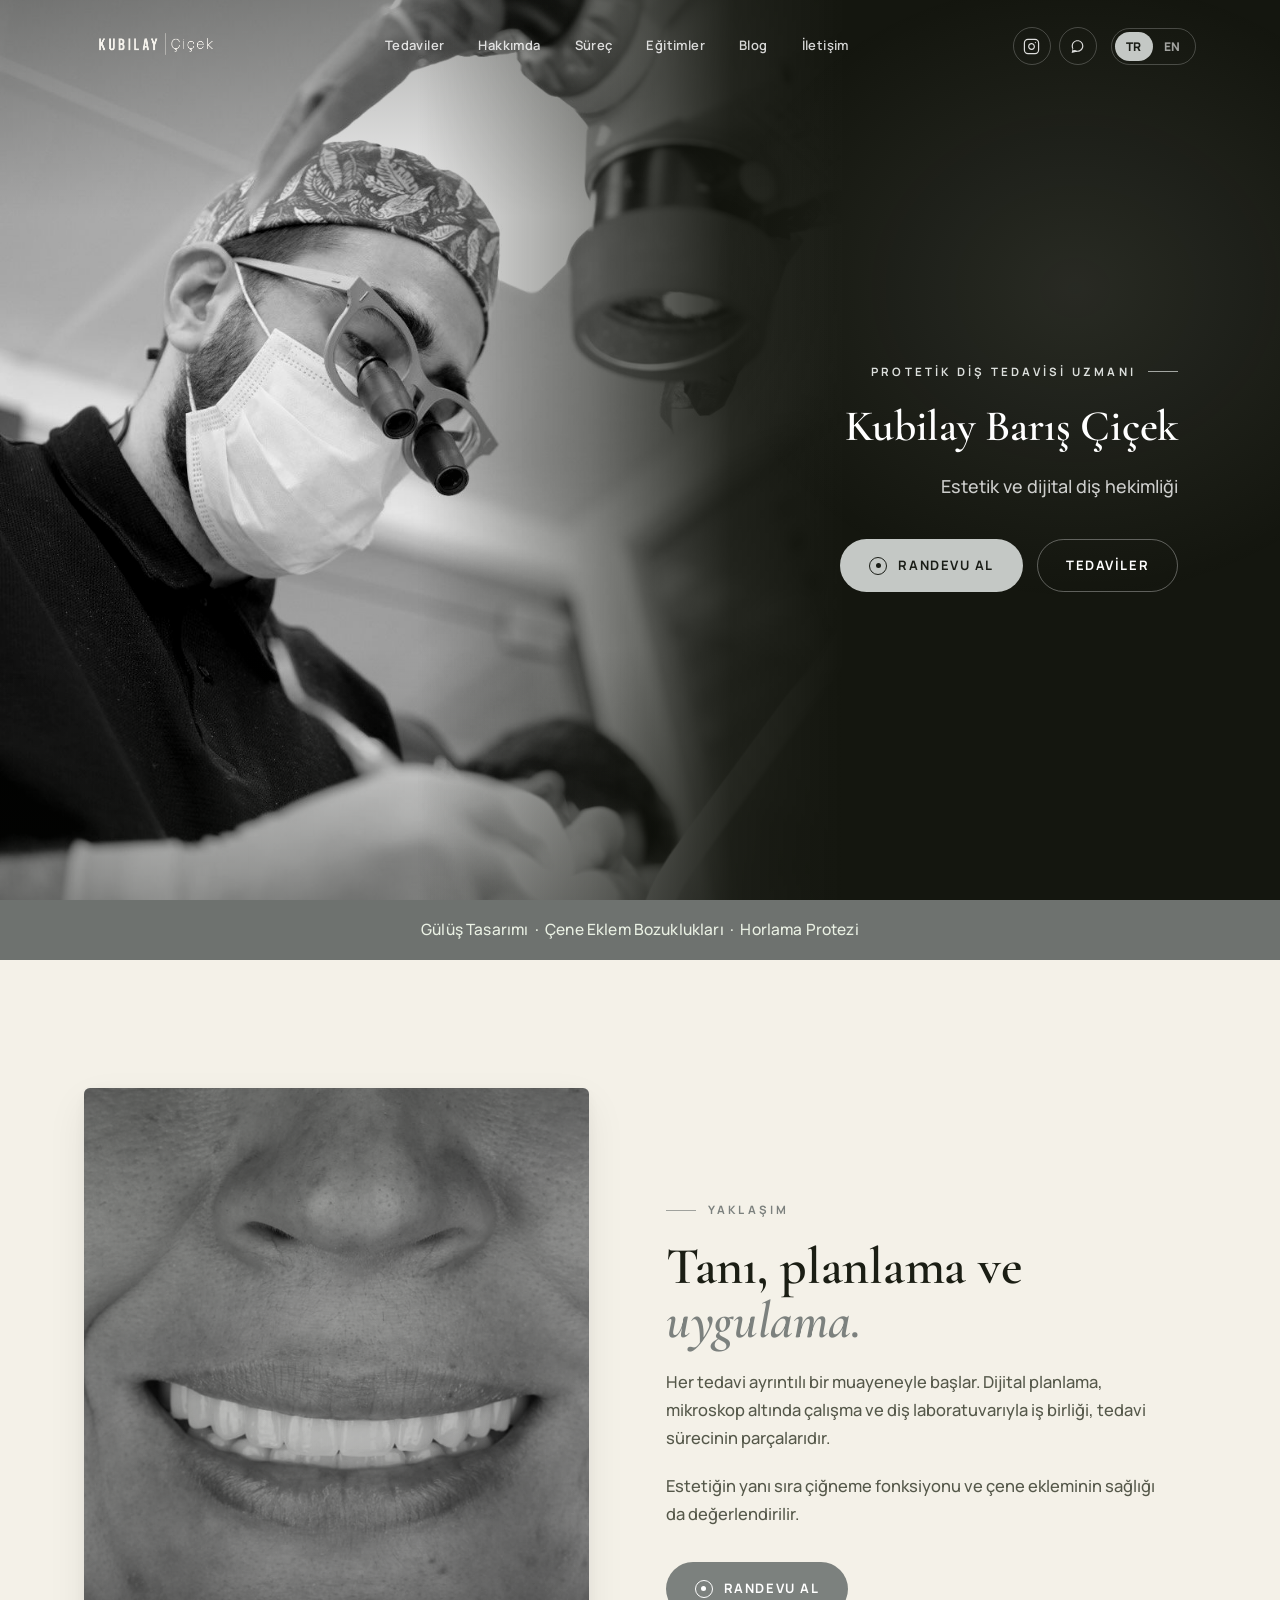
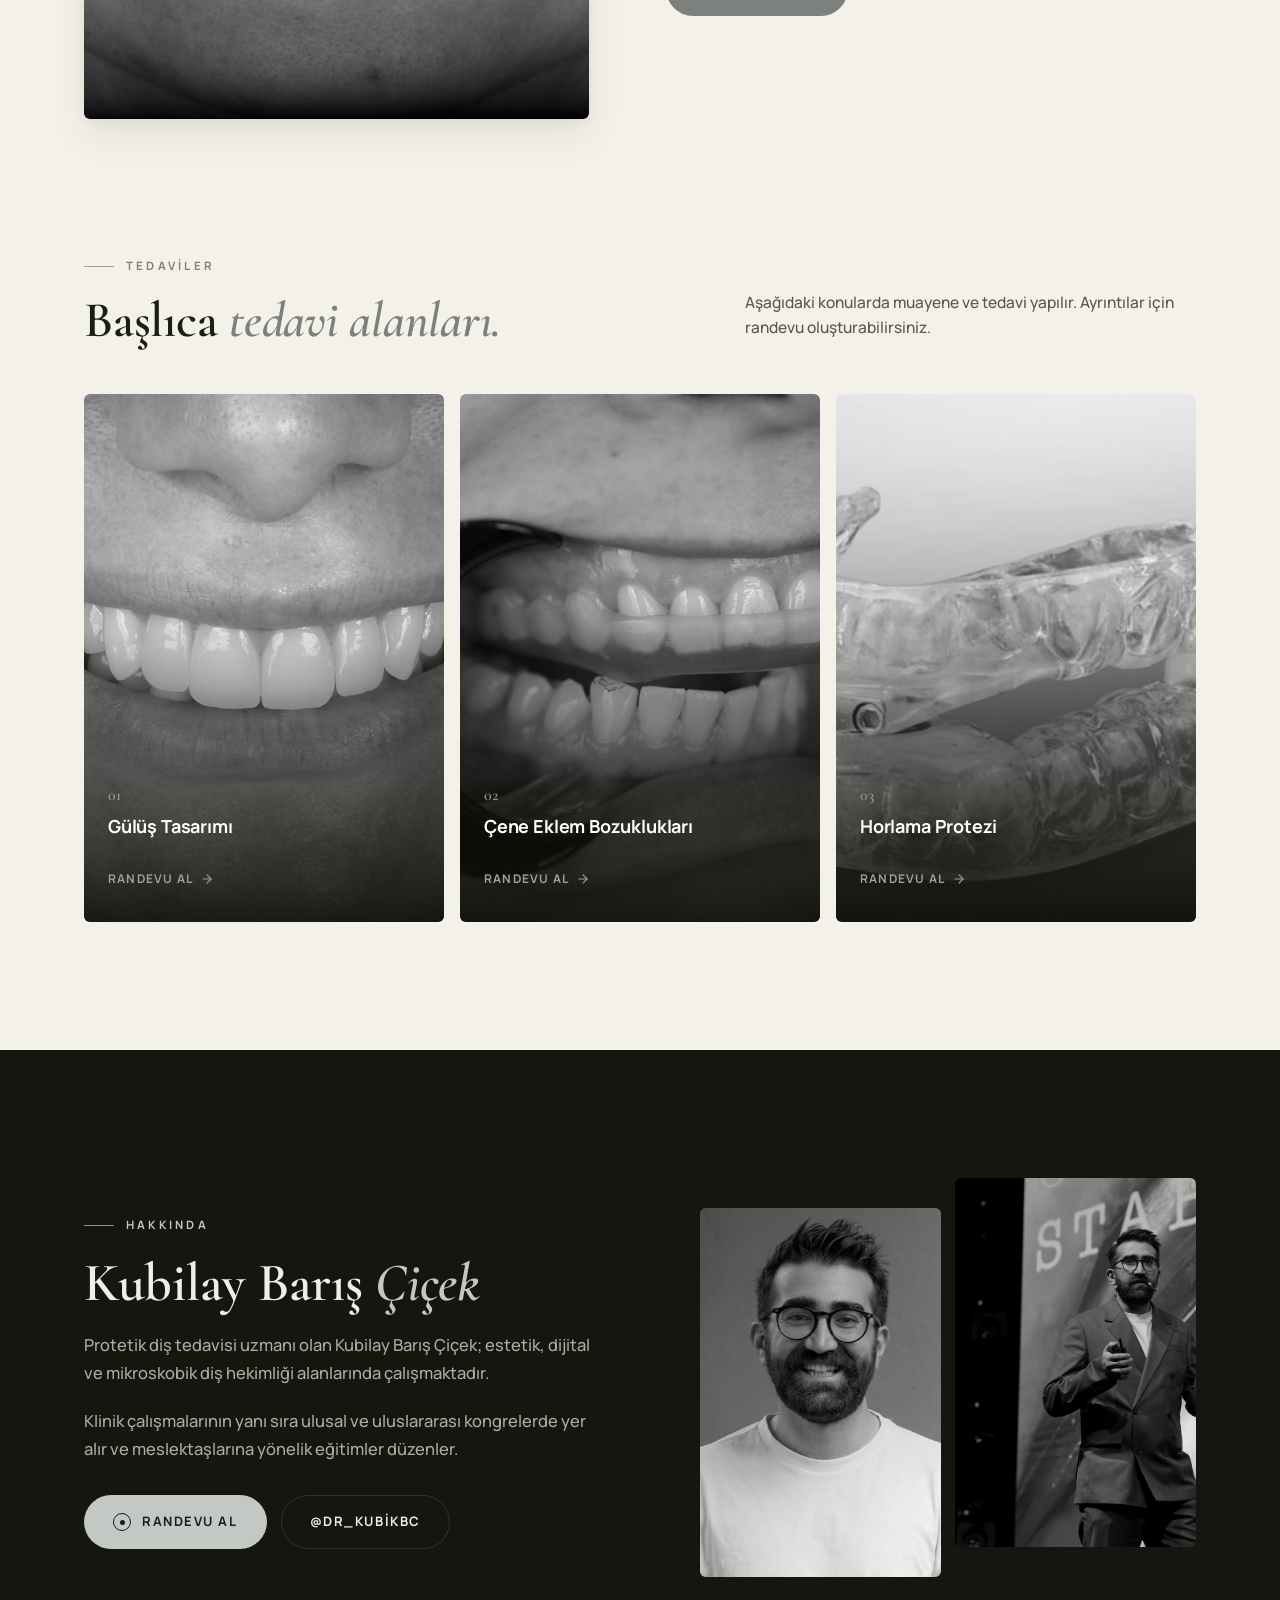
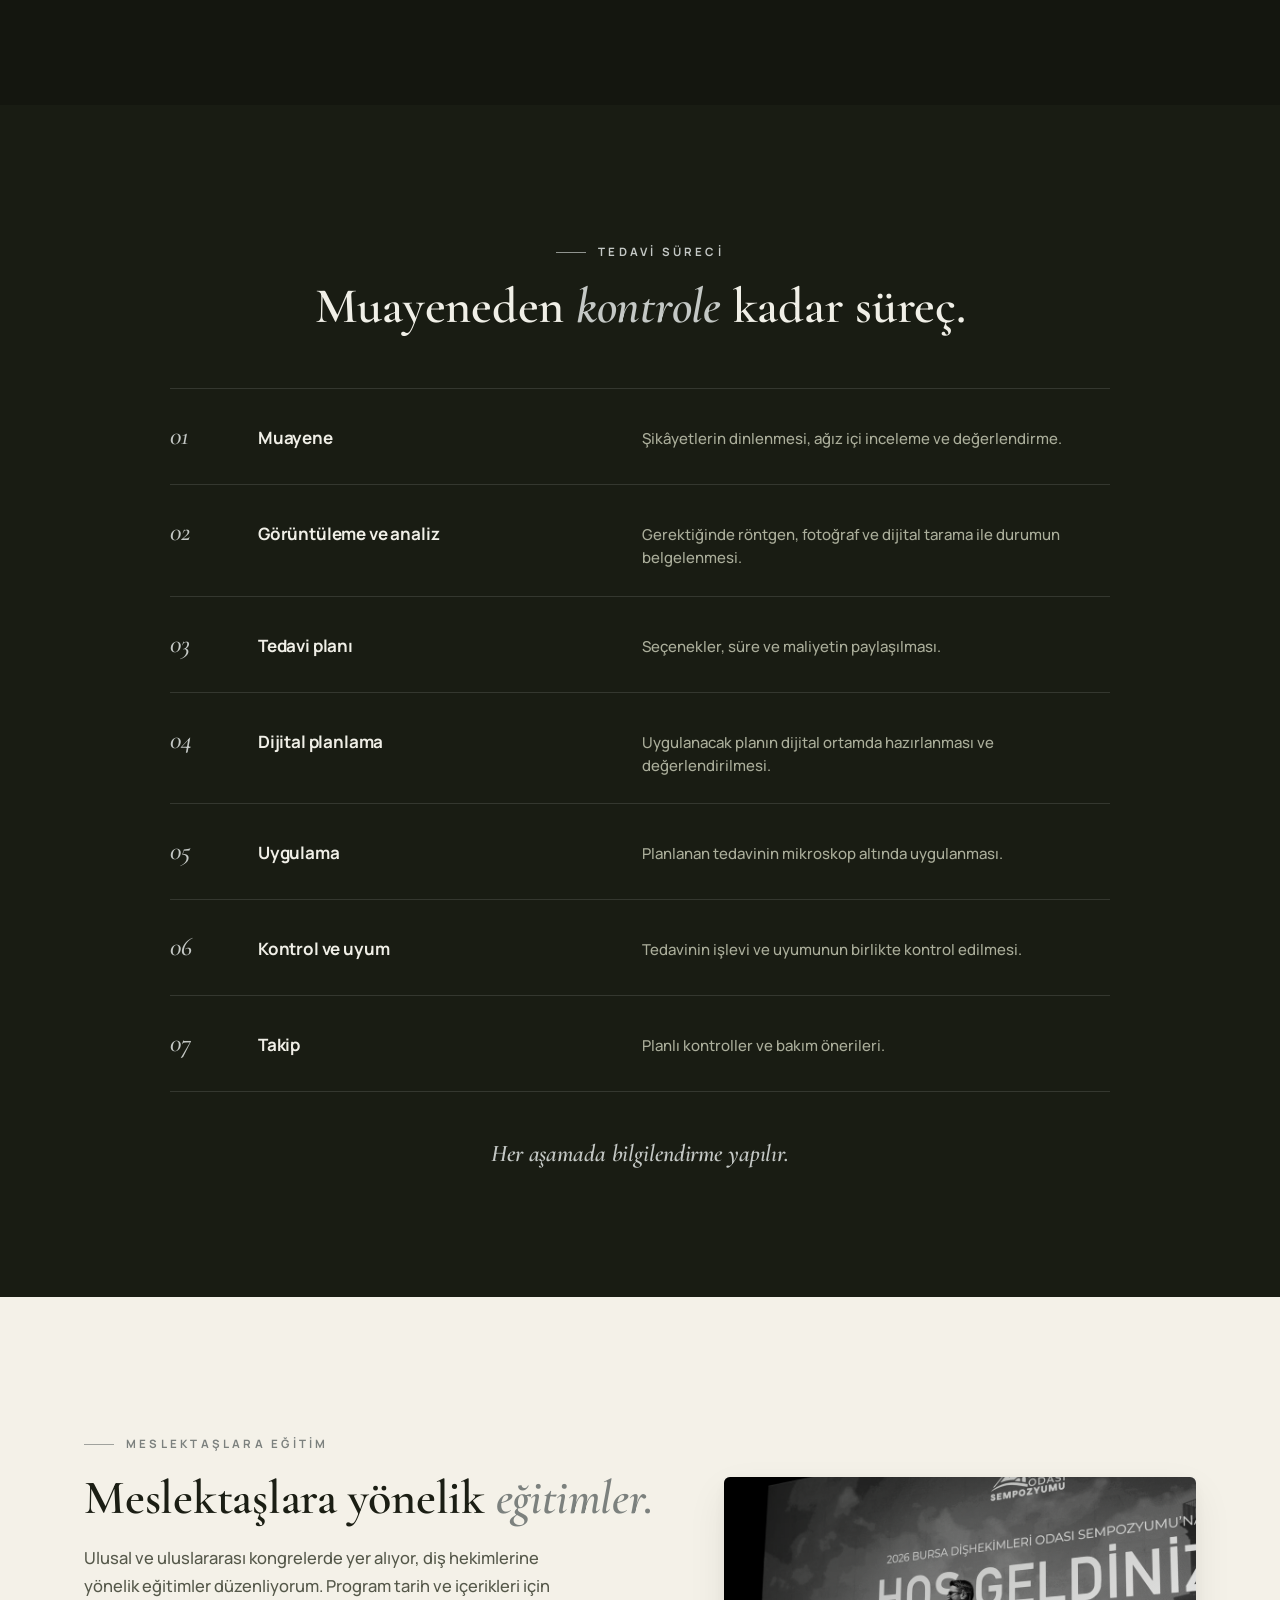
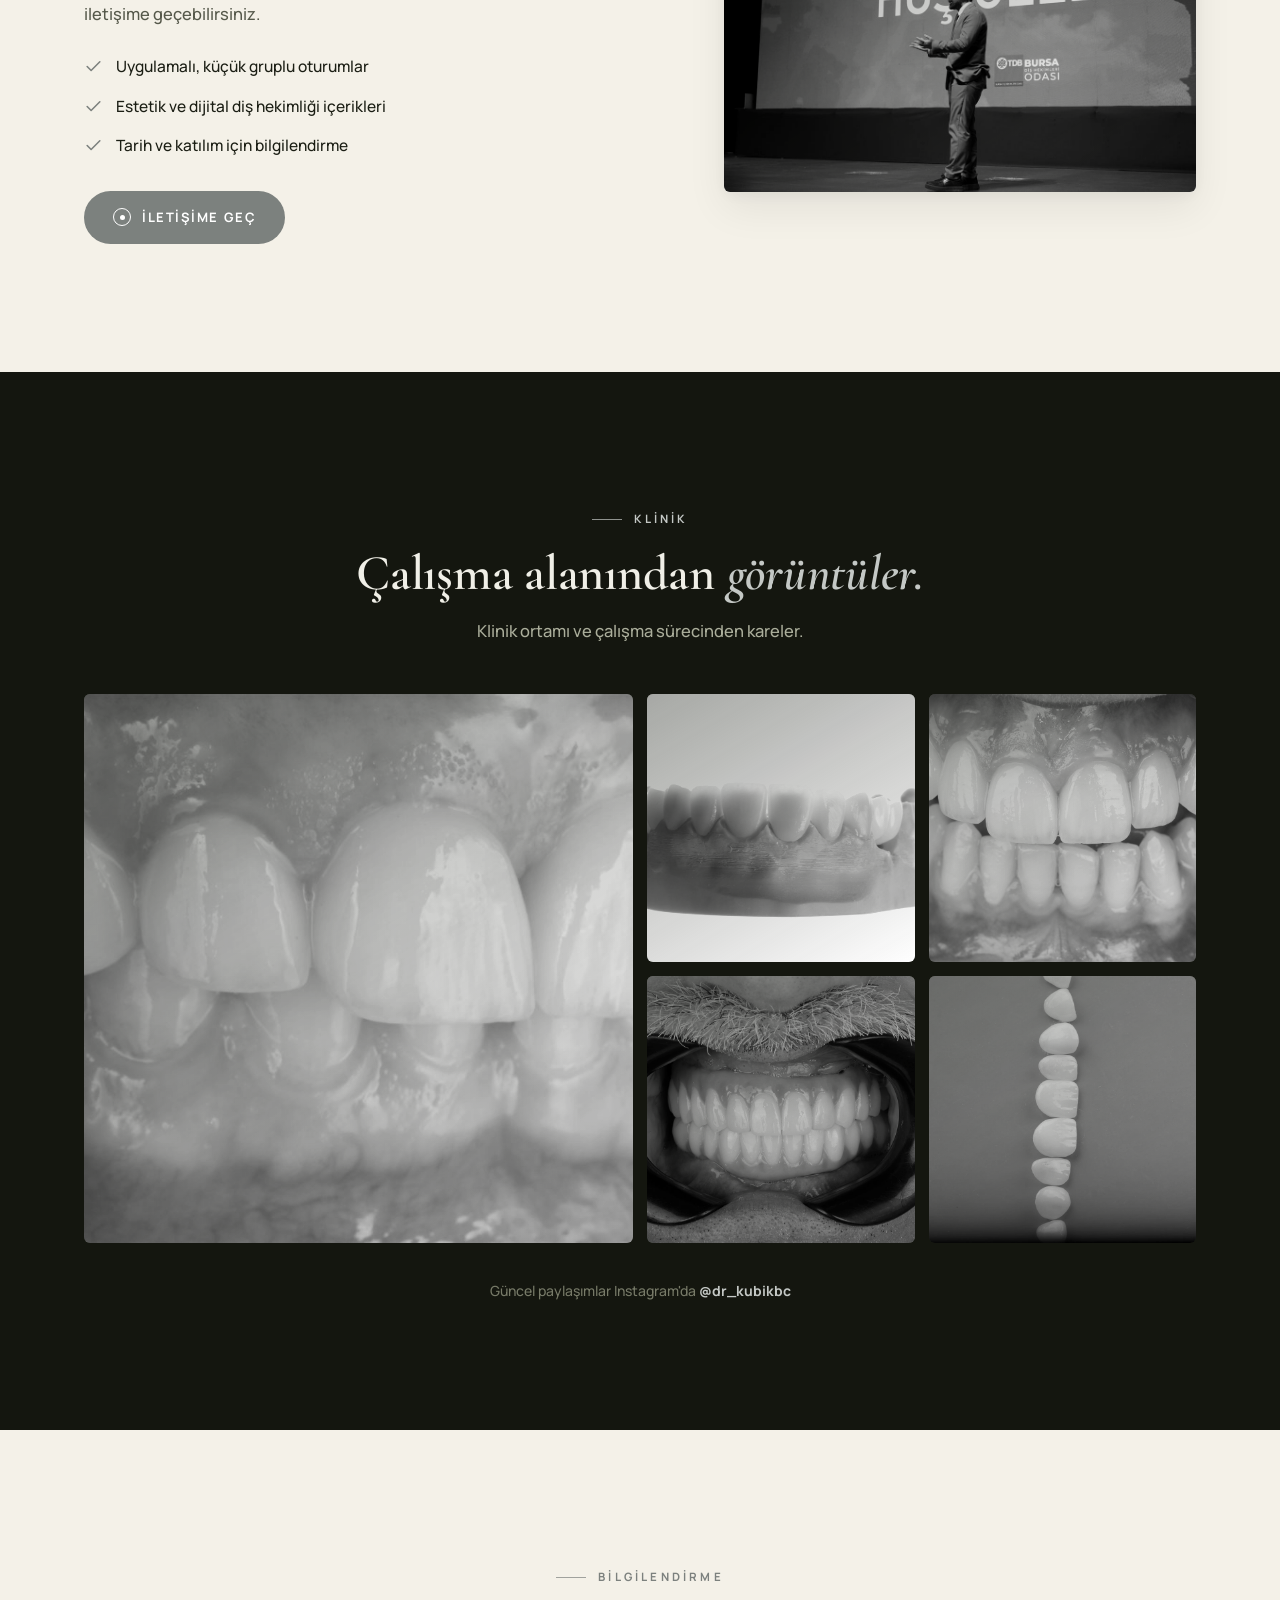
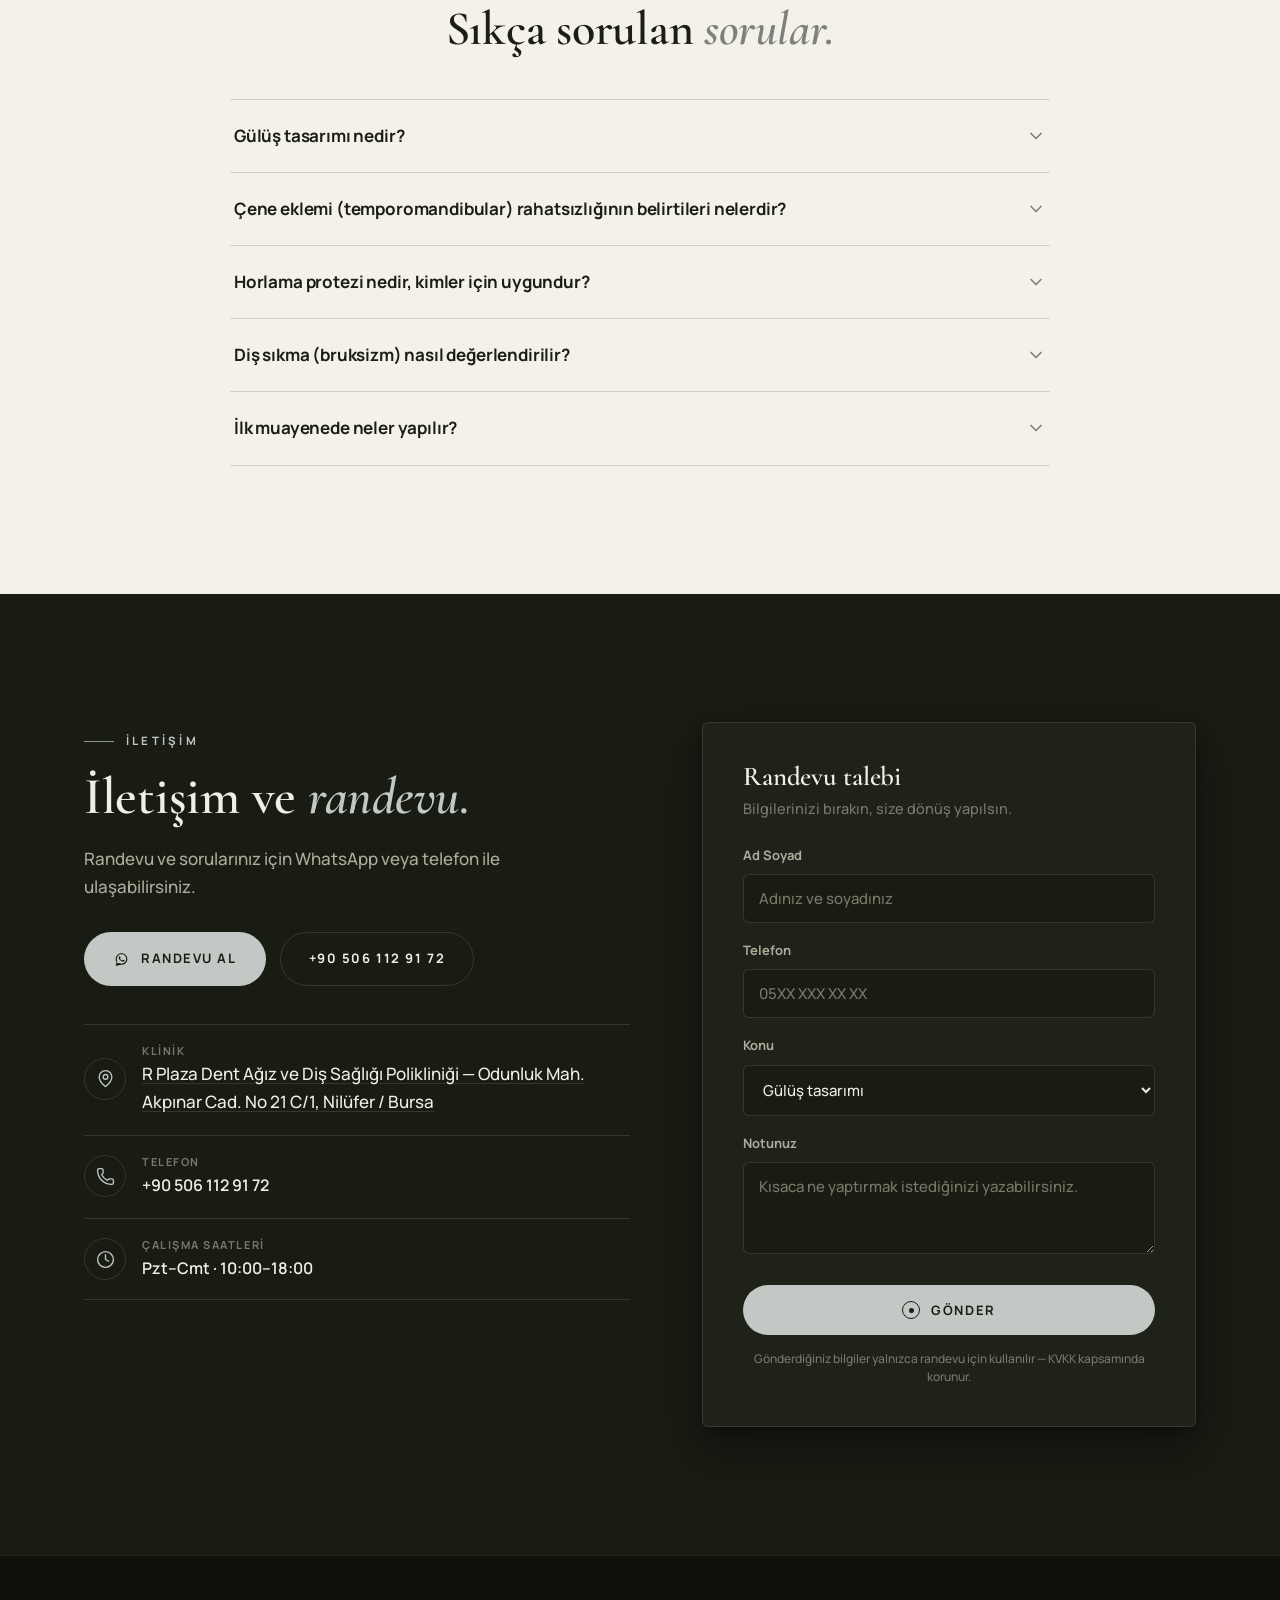
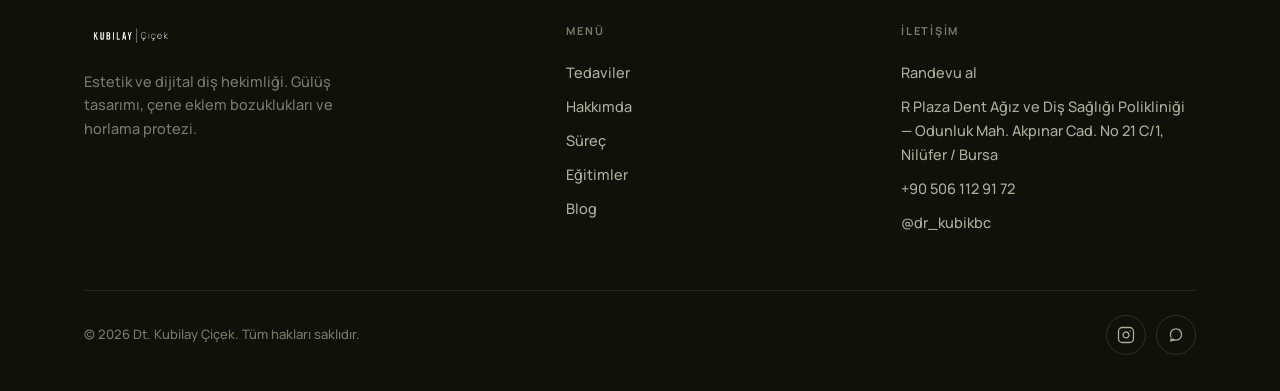
==== commit 8f2a5d18: "Add files via upload" ====
--- a/index.html
+++ b/index.html
@@ -17,7 +17,7 @@
 <meta property="og:title" content="Kubilay Barış Çiçek — Estetik ve Dijital Diş Hekimliği" />
 <meta property="og:description" content="Gülüş tasarımı, çene eklem bozuklukları ve horlama protezi. Bursa." />
 <meta property="og:image" content="assets/og-image.jpg" />
-<meta property="og:url" content="https://kubilaycicek.netlify.app/" />
+<meta property="og:url" content="https://kubilaybariscicek.com/" />
 <meta property="og:locale" content="tr_TR" />
 <meta name="twitter:card" content="summary_large_image" />
 
@@ -32,7 +32,7 @@
   "description": "Estetik ve dijital diş hekimliği — gülüş tasarımı, çene eklem bozuklukları ve horlama protezi.",
   "image": "assets/og-image.jpg",
   "telephone": "+905061129172",
-  "url": "https://kubilaycicek.netlify.app/",
+  "url": "https://kubilaybariscicek.com/",
   "address": {
     "@type": "PostalAddress",
     "streetAddress": "Odunluk Mah. Akpınar Cad. No 21 C/1",
@@ -41,7 +41,29 @@
     "addressCountry": "TR"
   },
   "openingHours": "Mo-Sa 10:00-18:00",
-  "sameAs": ["https://instagram.com/dr_kubikbc"]
+  "sameAs": ["https://instagram.com/dr_kubikbc"],
+  "availableService": [
+    { "@type": "MedicalProcedure", "name": "Gülüş Tasarımı" },
+    { "@type": "MedicalProcedure", "name": "Çene Eklemi (Temporomandibular) Tedavisi" },
+    { "@type": "MedicalProcedure", "name": "Horlama Protezi" },
+    { "@type": "MedicalProcedure", "name": "İmplant Tedavisi" },
+    { "@type": "MedicalProcedure", "name": "Zirkonyum / Lamina Kaplama" }
+  ]
+}
+</script>
+
+<!-- FAQ structured data (matches the visible "Sıkça sorulan sorular" section) -->
+<script type="application/ld+json">
+{
+  "@context": "https://schema.org",
+  "@type": "FAQPage",
+  "mainEntity": [
+    { "@type": "Question", "name": "Gülüş tasarımı nedir?", "acceptedAnswer": { "@type": "Answer", "text": "Dişlerin biçim, renk ve diziliminin; yüz hatları ve kişinin beklentileri göz önünde bulundurularak dijital ortamda planlanmasıdır. Uygulama öncesinde plan birlikte değerlendirilir." } },
+    { "@type": "Question", "name": "Çene eklemi (temporomandibular) rahatsızlığının belirtileri nelerdir?", "acceptedAnswer": { "@type": "Answer", "text": "Çene ekleminde ağrı, açıp kapama sırasında ses, kilitlenme, diş sıkma veya gıcırdatma ve baş-boyun bölgesinde gerginlik görülebilir. Kesin değerlendirme hekim muayenesi ile yapılır." } },
+    { "@type": "Question", "name": "Horlama protezi nedir, kimler için uygundur?", "acceptedAnswer": { "@type": "Answer", "text": "Ağız içine takılan, alt çeneyi hafifçe önde konumlandırarak hava yolunu açık tutmaya yardımcı olan apareylerdir. Basit horlama ve hafif uyku apnesinde kullanılabilir; uygunluk muayene ve gerektiğinde uyku testi ile belirlenir." } },
+    { "@type": "Question", "name": "Diş sıkma (bruksizm) nasıl değerlendirilir?", "acceptedAnswer": { "@type": "Answer", "text": "Çoğunlukla uykuda görülen diş sıkma ve gıcırdatma; diş aşınması, çene ağrısı ve baş ağrısına yol açabilir. Muayene sonrası, gece plağı gibi koruyucu yaklaşımlar değerlendirilebilir." } },
+    { "@type": "Question", "name": "İlk muayenede neler yapılır?", "acceptedAnswer": { "@type": "Answer", "text": "Şikâyetlerin dinlenmesi, ağız içi inceleme ve gerektiğinde görüntüleme ile mevcut durum değerlendirilir; uygun seçenekler hakkında bilgi verilir." } }
+  ]
 }
 </script>
 </head>
@@ -237,6 +259,38 @@
   </div>
 </section>
 
+<!-- ============ FAQ (cream) ============ -->
+<section class="section band--cream" id="sss">
+  <div class="wrap">
+    <div class="faq-head reveal">
+      <div class="kicker line" data-i18n="faq.kicker">Bilgilendirme</div>
+      <h2 class="serif" data-i18n-html="faq.h2">Sıkça sorulan <em>sorular.</em></h2>
+    </div>
+    <div class="faq-list reveal">
+      <details class="faq-item">
+        <summary><span data-i18n="q1.q">Gülüş tasarımı nedir?</span><svg class="faq-chev" viewBox="0 0 24 24" fill="none" stroke="currentColor" stroke-width="2" stroke-linecap="round" stroke-linejoin="round"><path d="m6 9 6 6 6-6"/></svg></summary>
+        <div class="faq-a"><p data-i18n="q1.a">Dişlerin biçim, renk ve diziliminin; yüz hatları ve kişinin beklentileri göz önünde bulundurularak dijital ortamda planlanmasıdır. Uygulama öncesinde plan birlikte değerlendirilir.</p></div>
+      </details>
+      <details class="faq-item">
+        <summary><span data-i18n="q2.q">Çene eklemi (temporomandibular) rahatsızlığının belirtileri nelerdir?</span><svg class="faq-chev" viewBox="0 0 24 24" fill="none" stroke="currentColor" stroke-width="2" stroke-linecap="round" stroke-linejoin="round"><path d="m6 9 6 6 6-6"/></svg></summary>
+        <div class="faq-a"><p data-i18n="q2.a">Çene ekleminde ağrı, açıp kapama sırasında ses, kilitlenme, diş sıkma veya gıcırdatma ve baş-boyun bölgesinde gerginlik görülebilir. Kesin değerlendirme hekim muayenesi ile yapılır.</p></div>
+      </details>
+      <details class="faq-item">
+        <summary><span data-i18n="q3.q">Horlama protezi nedir, kimler için uygundur?</span><svg class="faq-chev" viewBox="0 0 24 24" fill="none" stroke="currentColor" stroke-width="2" stroke-linecap="round" stroke-linejoin="round"><path d="m6 9 6 6 6-6"/></svg></summary>
+        <div class="faq-a"><p data-i18n="q3.a">Ağız içine takılan, alt çeneyi hafifçe önde konumlandırarak hava yolunu açık tutmaya yardımcı olan apareylerdir. Basit horlama ve hafif uyku apnesinde kullanılabilir; uygunluk muayene ve gerektiğinde uyku testi ile belirlenir.</p></div>
+      </details>
+      <details class="faq-item">
+        <summary><span data-i18n="q4.q">Diş sıkma (bruksizm) nasıl değerlendirilir?</span><svg class="faq-chev" viewBox="0 0 24 24" fill="none" stroke="currentColor" stroke-width="2" stroke-linecap="round" stroke-linejoin="round"><path d="m6 9 6 6 6-6"/></svg></summary>
+        <div class="faq-a"><p data-i18n="q4.a">Çoğunlukla uykuda görülen diş sıkma ve gıcırdatma; diş aşınması, çene ağrısı ve baş ağrısına yol açabilir. Muayene sonrası, gece plağı gibi koruyucu yaklaşımlar değerlendirilebilir.</p></div>
+      </details>
+      <details class="faq-item">
+        <summary><span data-i18n="q5.q">İlk muayenede neler yapılır?</span><svg class="faq-chev" viewBox="0 0 24 24" fill="none" stroke="currentColor" stroke-width="2" stroke-linecap="round" stroke-linejoin="round"><path d="m6 9 6 6 6-6"/></svg></summary>
+        <div class="faq-a"><p data-i18n="q5.a">Şikâyetlerin dinlenmesi, ağız içi inceleme ve gerektiğinde görüntüleme ile mevcut durum değerlendirilir; uygun seçenekler hakkında bilgi verilir.</p></div>
+      </details>
+    </div>
+  </div>
+</section>
+
 <!-- ============ CONTACT (dark) ============ -->
 <section class="section" id="iletisim" style="background:var(--bg-2);">
   <div class="wrap contact-inner">
--- a/styles.css
+++ b/styles.css
@@ -379,4 +379,19 @@
 @keyframes rise { from { transform: translateY(16px); opacity: .55; } to { transform: none; opacity: 1; } }
 @media (prefers-reduced-motion: reduce) { .reveal { animation: none; } }
 
+/* ============================================================ FAQ (accordion) */
+.faq-head { text-align: center; max-width: 720px; margin: 0 auto 44px; }
+.faq-head .kicker { justify-content: center; margin-bottom: 18px; }
+.faq-head h2 { font-size: clamp(28px, 4.2vw, 48px); }
+.faq-list { max-width: 820px; margin: 0 auto; }
+.faq-item { border-top: 1px solid var(--line); }
+.faq-item:last-child { border-bottom: 1px solid var(--line); }
+.faq-item summary { list-style: none; cursor: pointer; display: flex; align-items: center; justify-content: space-between; gap: 18px; padding: 22px 4px; font-family: var(--body-font); font-size: 17px; font-weight: 700; color: var(--fg-1); letter-spacing: -.01em; transition: color .2s var(--ease); }
+.faq-item summary::-webkit-details-marker { display: none; }
+.faq-item summary:hover { color: var(--accent); }
+.faq-chev { width: 20px; height: 20px; flex: none; color: var(--accent); transition: transform .3s var(--ease); }
+.faq-item[open] .faq-chev { transform: rotate(180deg); }
+.faq-a { padding: 0 4px 24px; }
+.faq-a p { color: var(--fg-2); font-size: 16px; line-height: 1.7; max-width: 70ch; }
+
 [hidden] { display: none !important; }
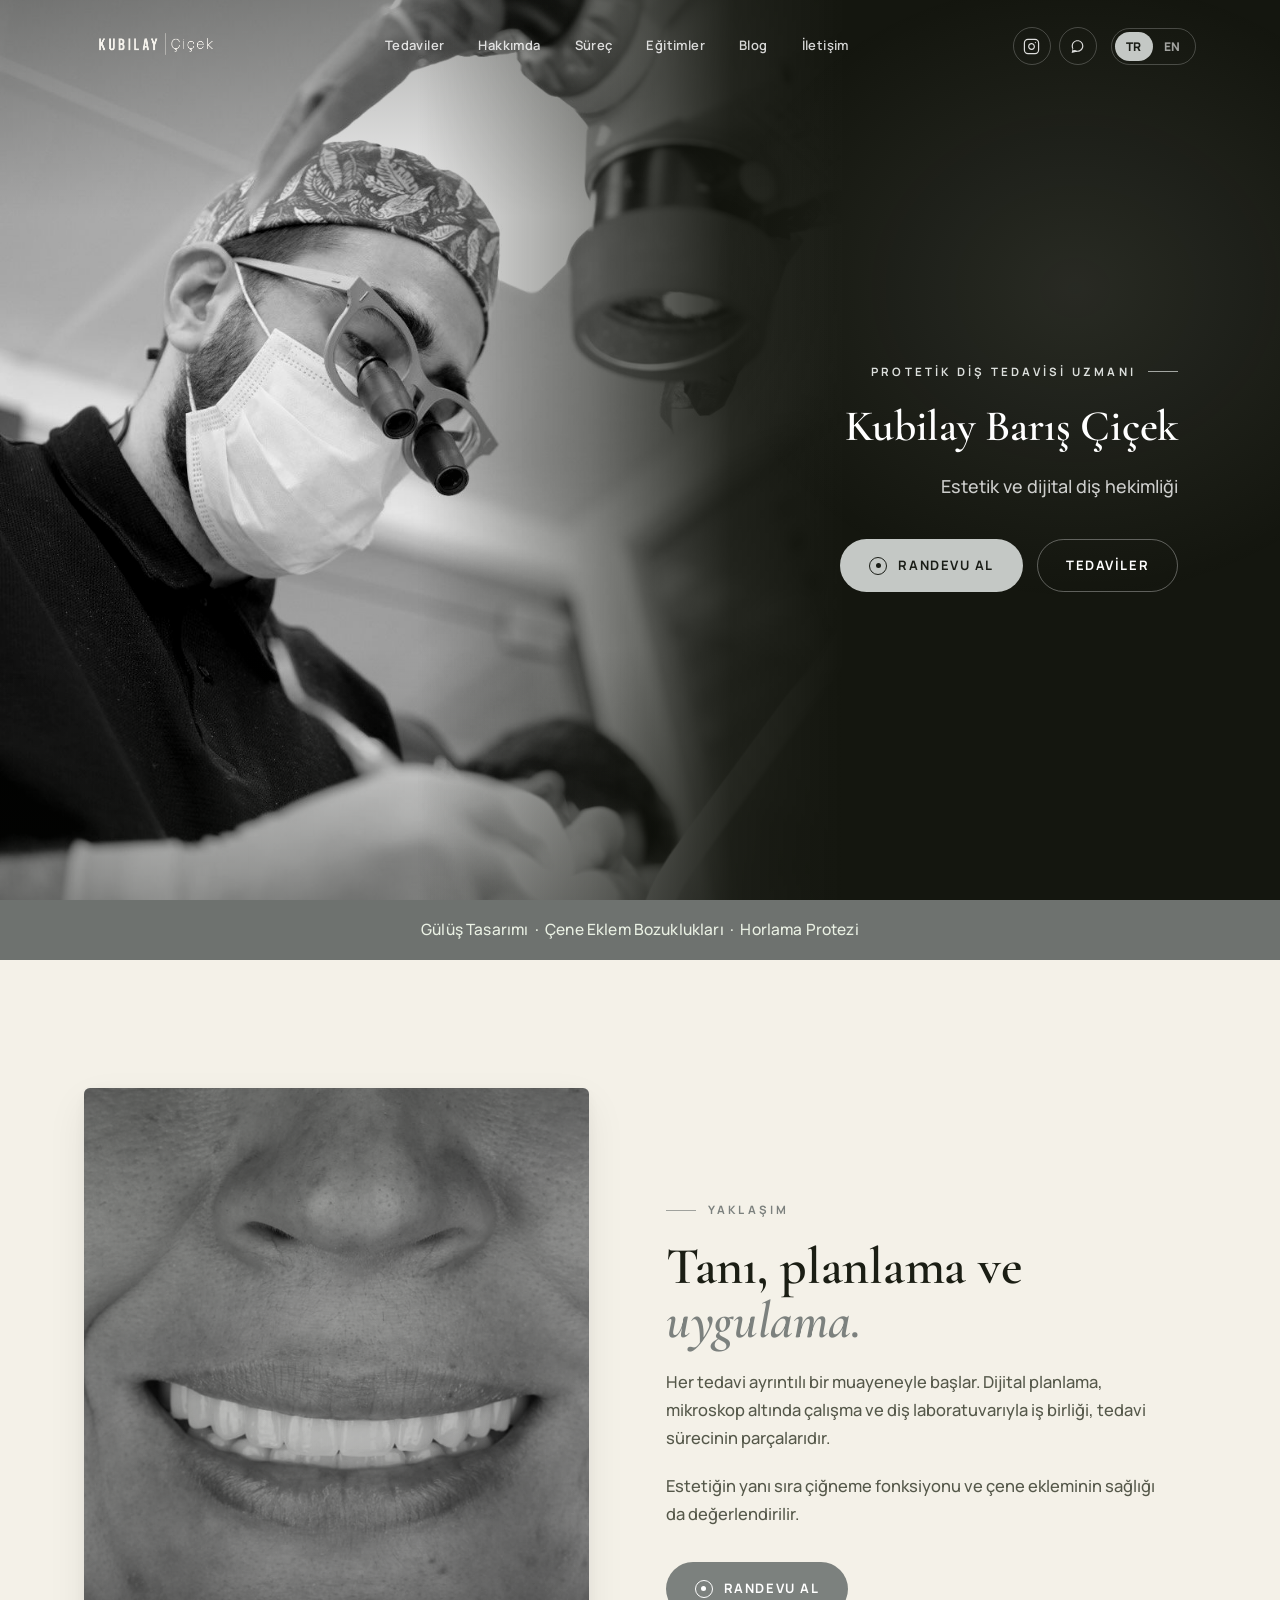
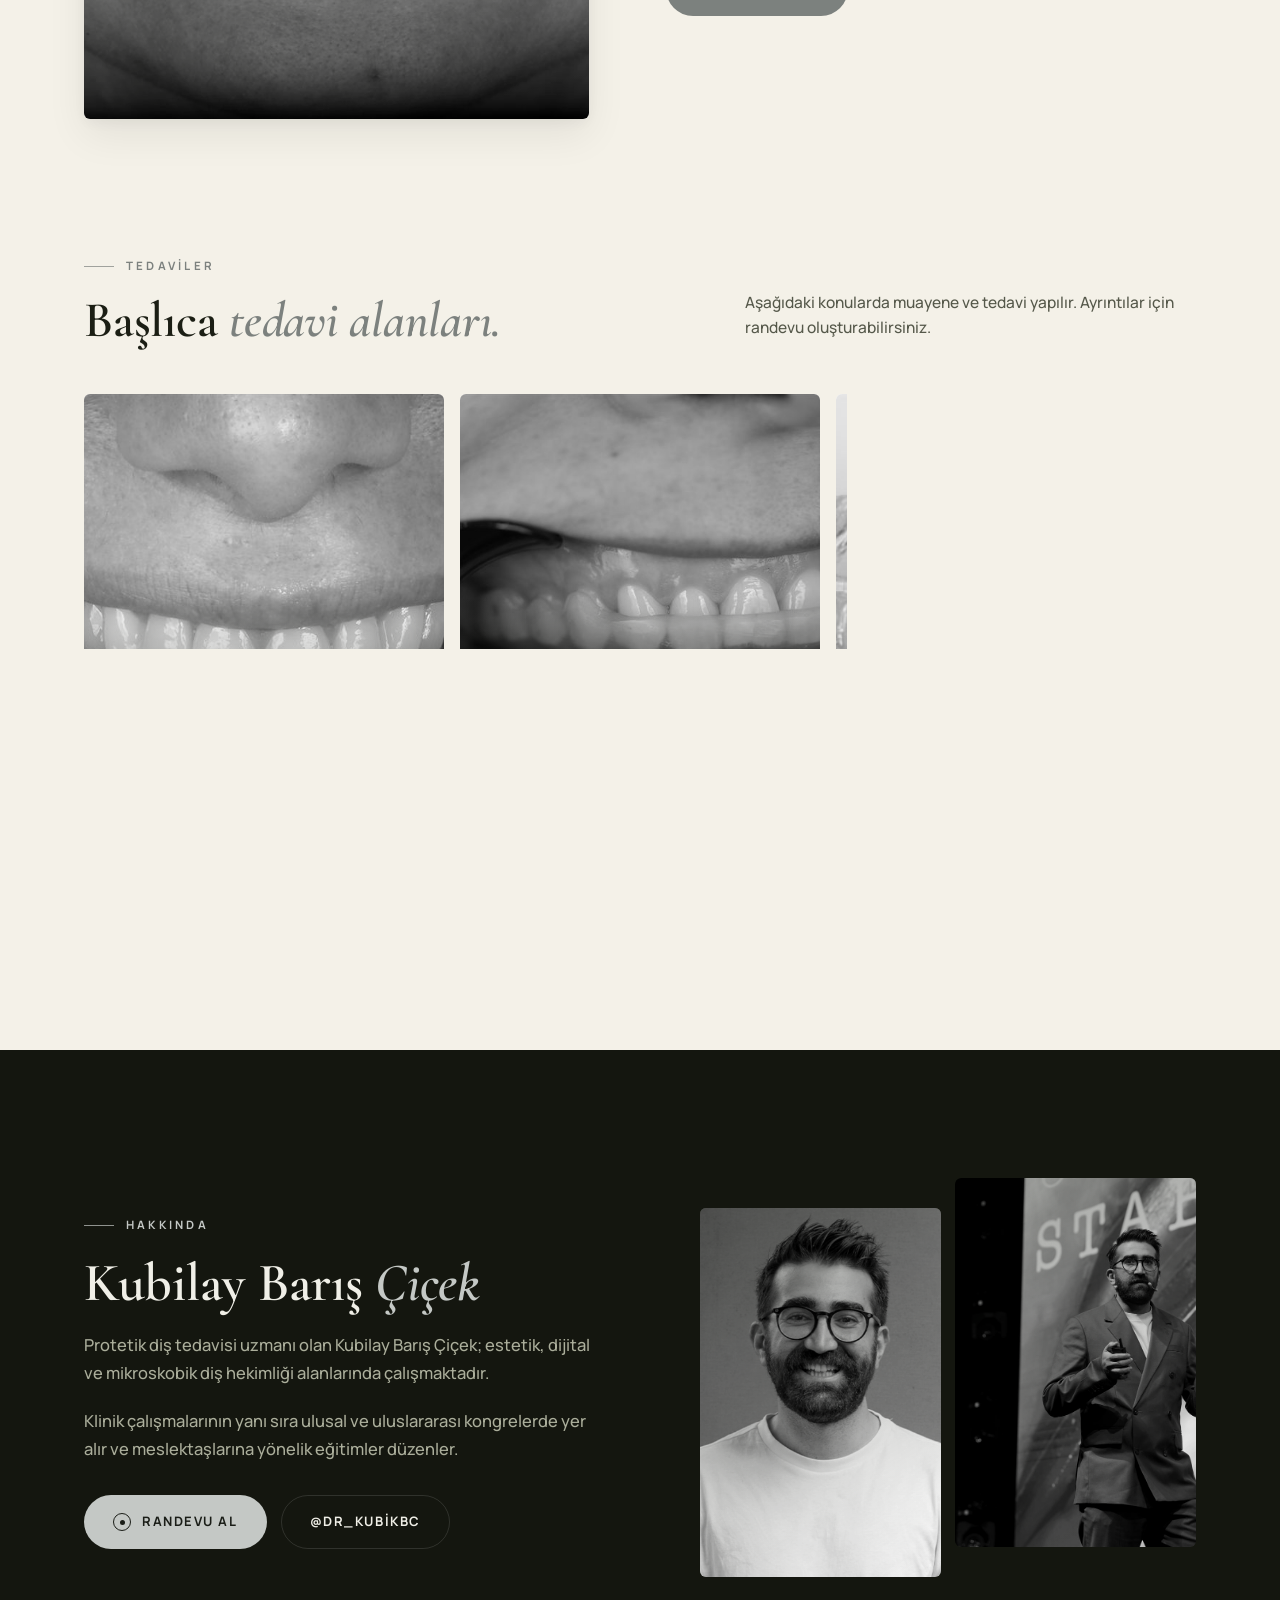
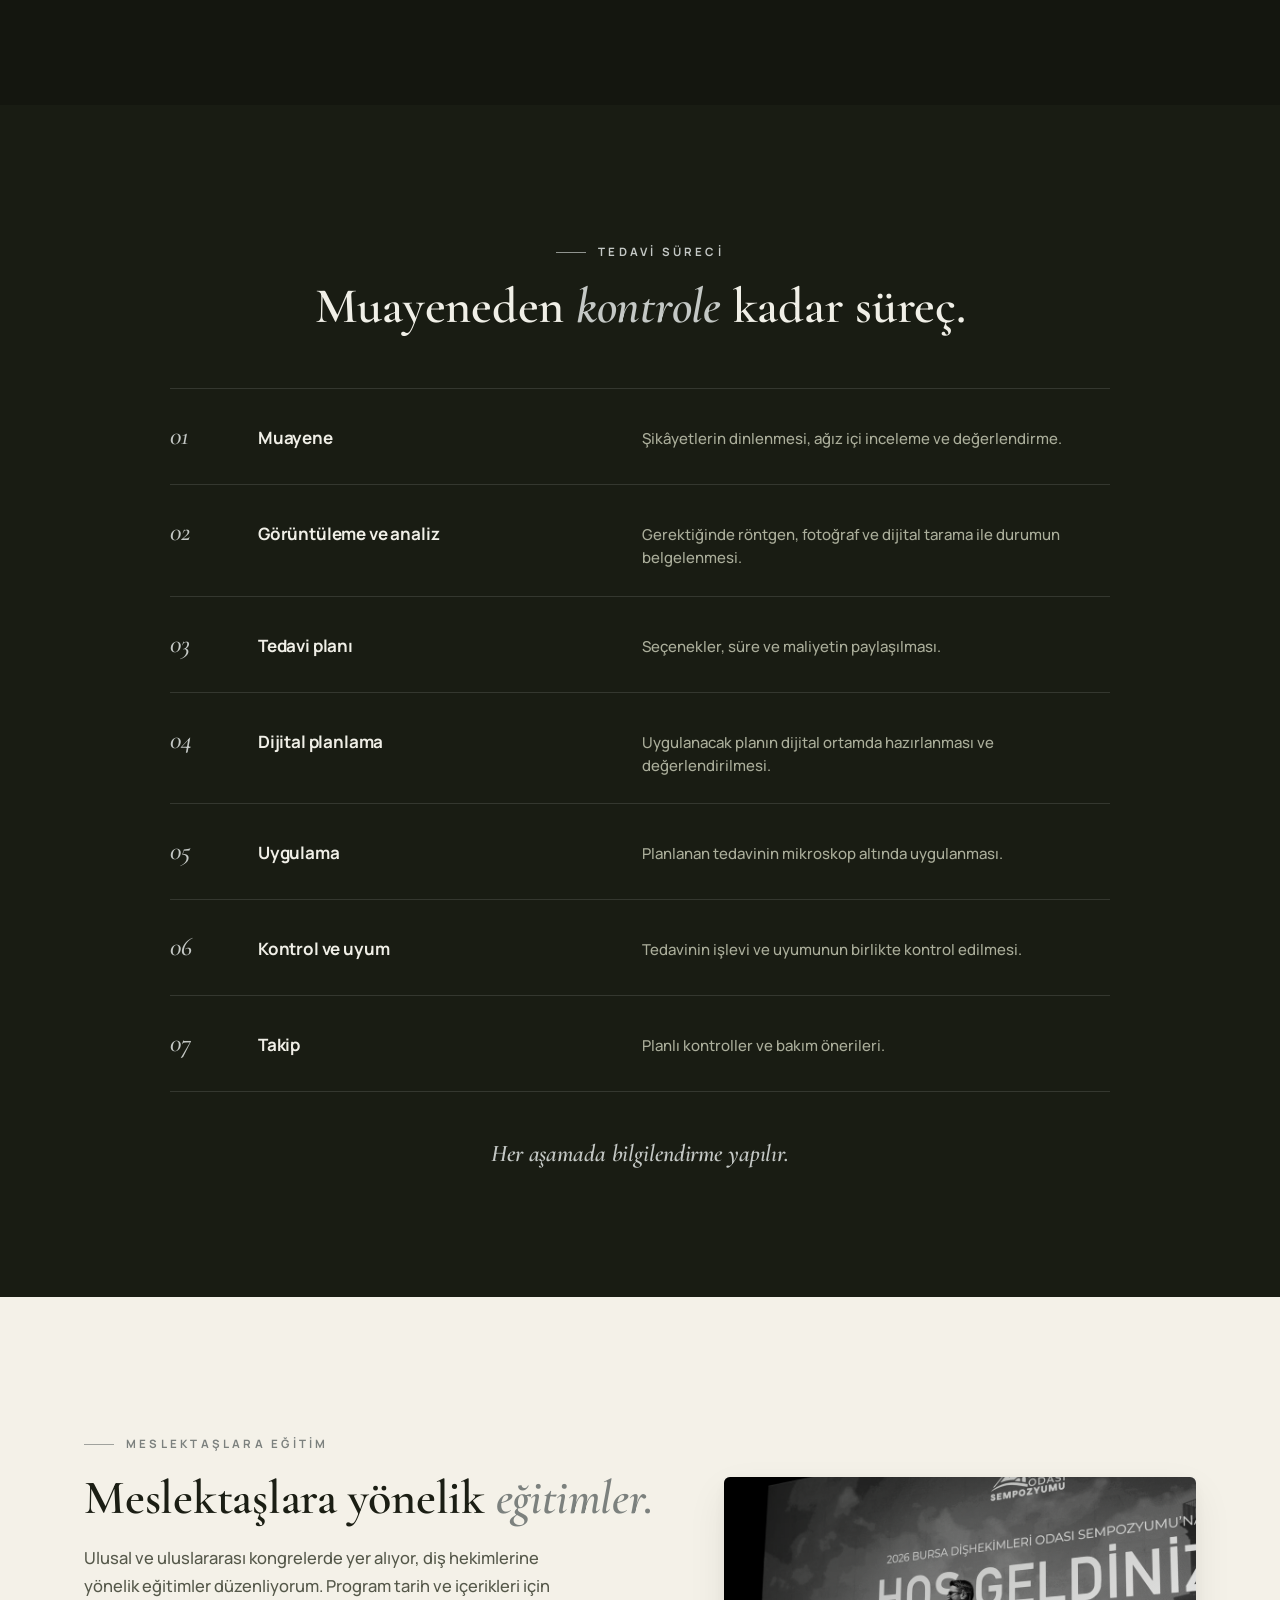
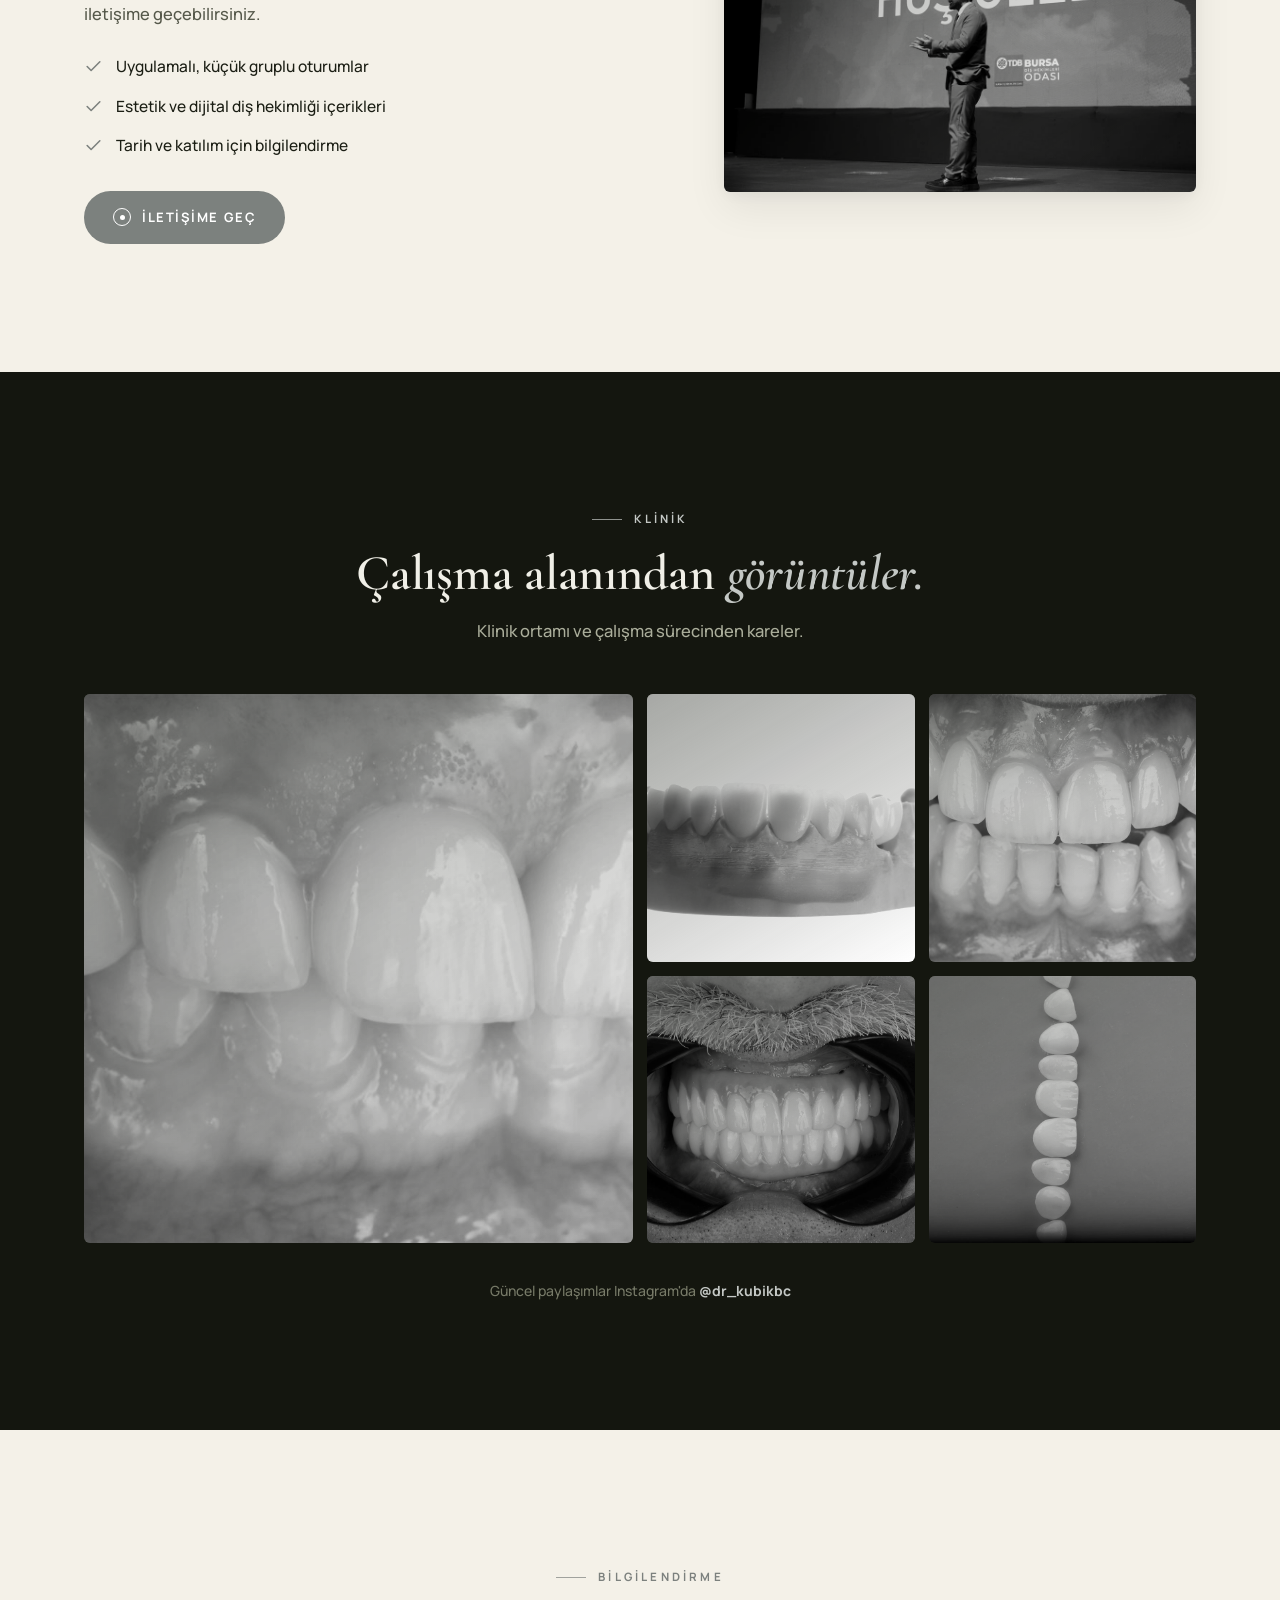
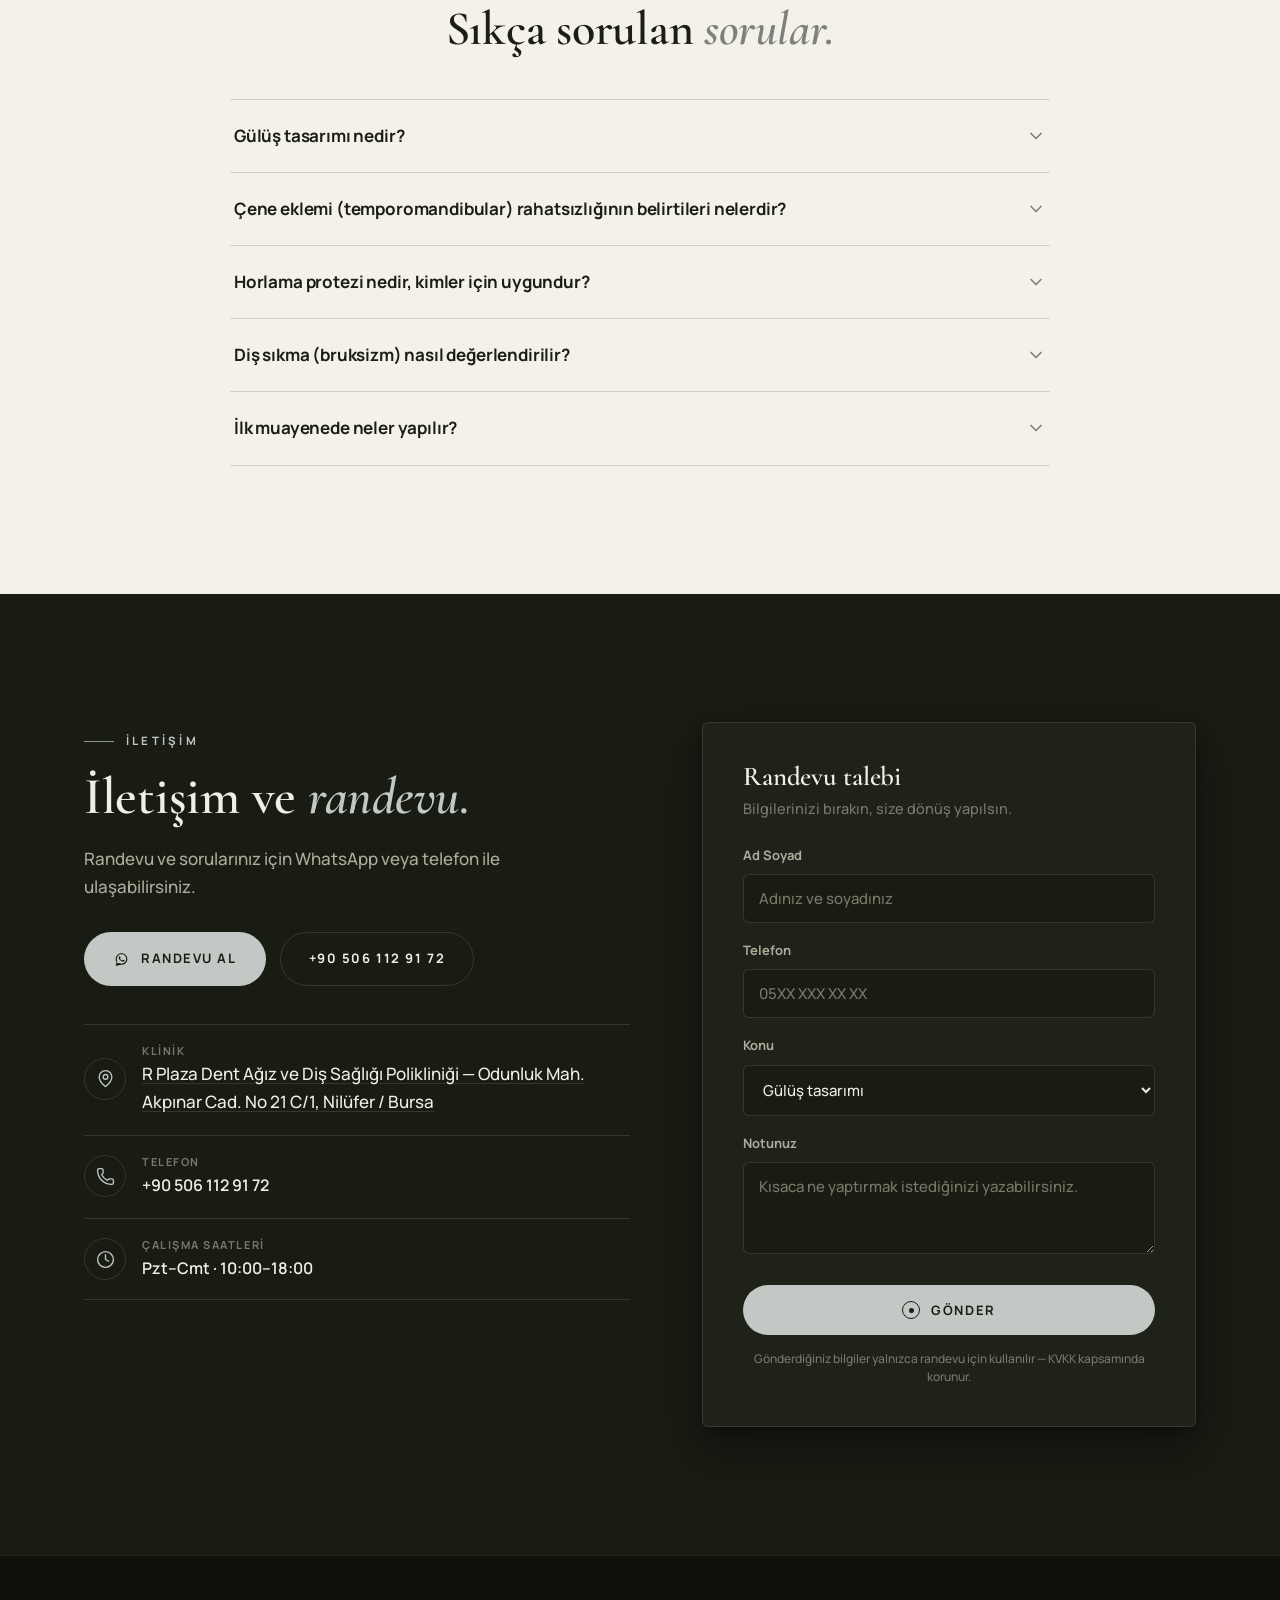
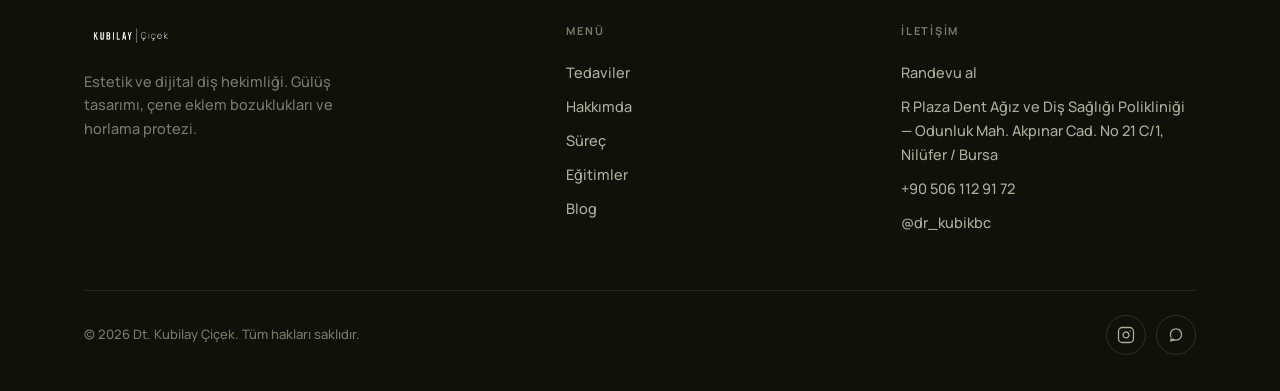
==== commit 7b38f83f: "Add asset version tags to bust stale browser cache (fixes unstyled FAQ) Co-Authored-By: Claude Opus " ====
--- a/index.html
+++ b/index.html
@@ -21,7 +21,7 @@
 <meta property="og:locale" content="tr_TR" />
 <meta name="twitter:card" content="summary_large_image" />
 
-<link rel="stylesheet" href="styles.css" />
+<link rel="stylesheet" href="styles.css?v=2" />
 
 <!-- Local-business structured data (SEO) -->
 <script type="application/ld+json">
@@ -371,6 +371,6 @@
   </div>
 </footer>
 
-<script src="i18n.js"></script>
+<script src="i18n.js?v=2"></script>
 </body>
 </html>
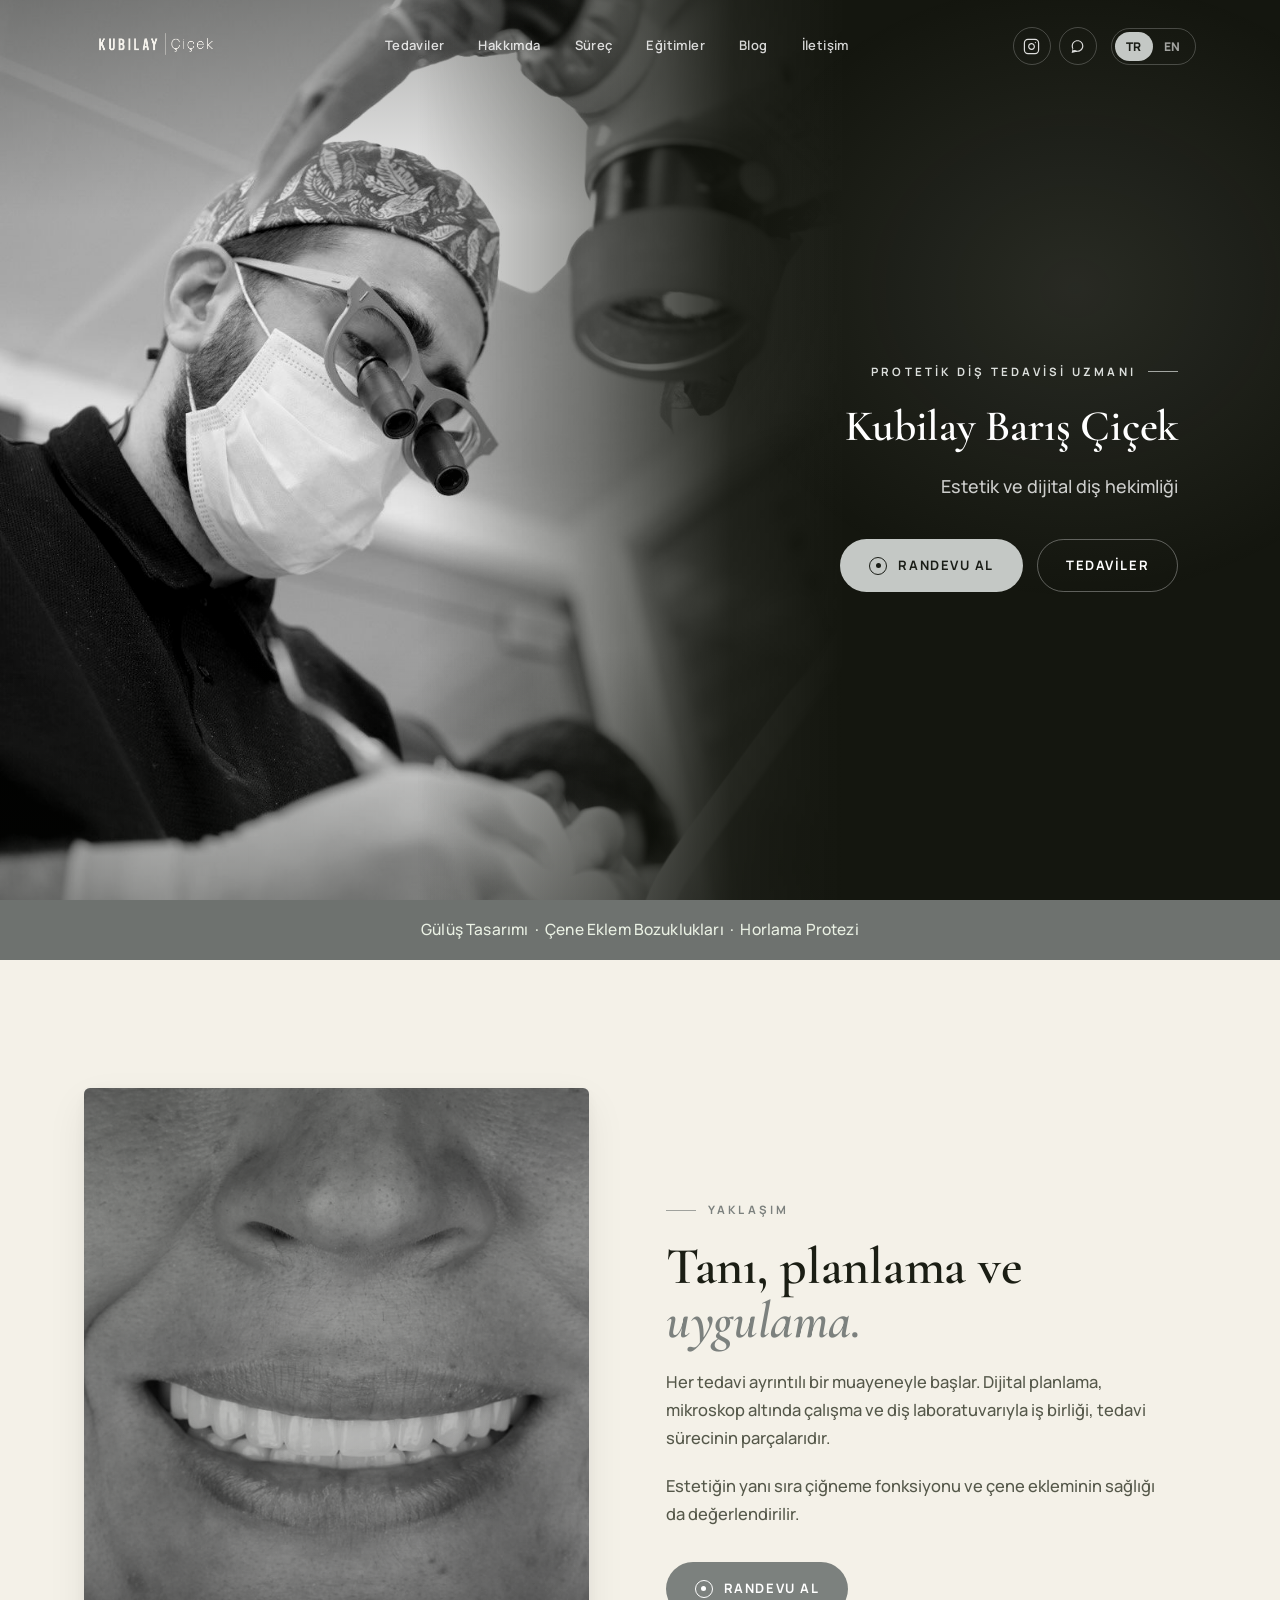
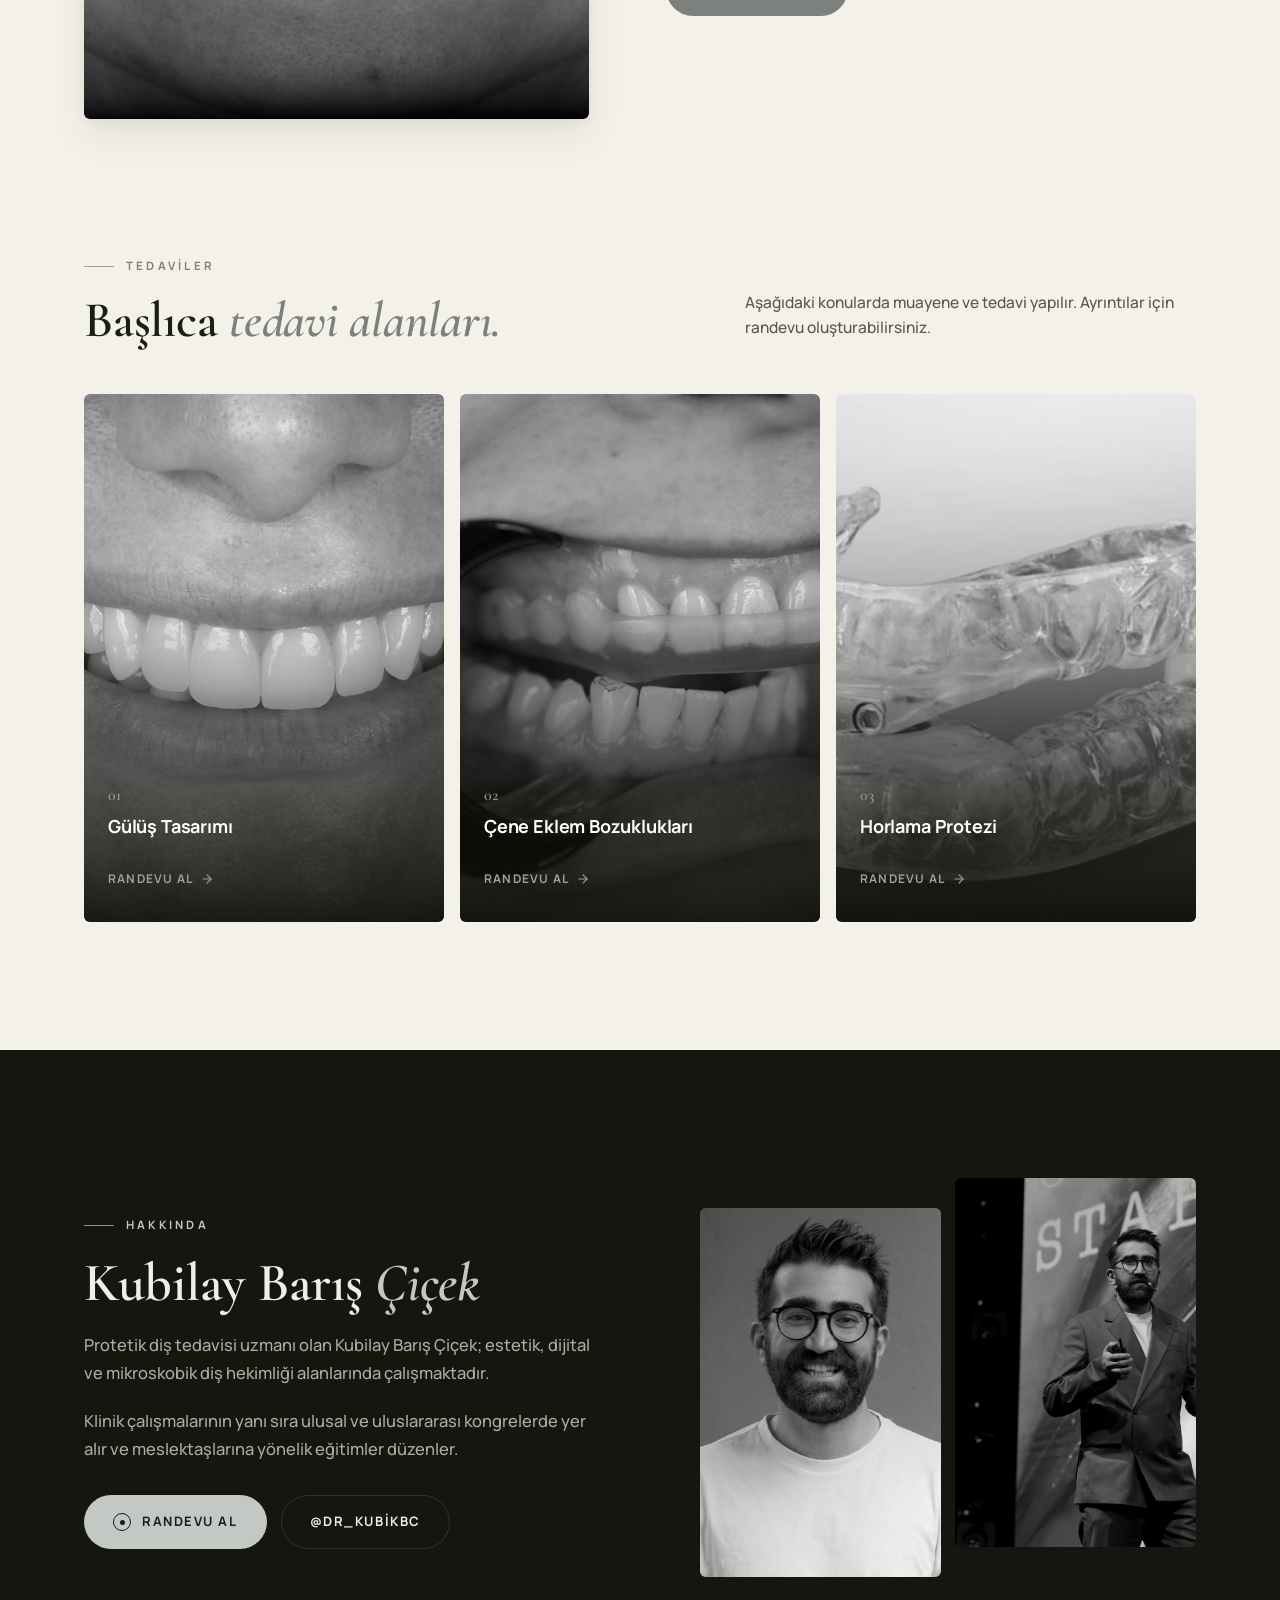
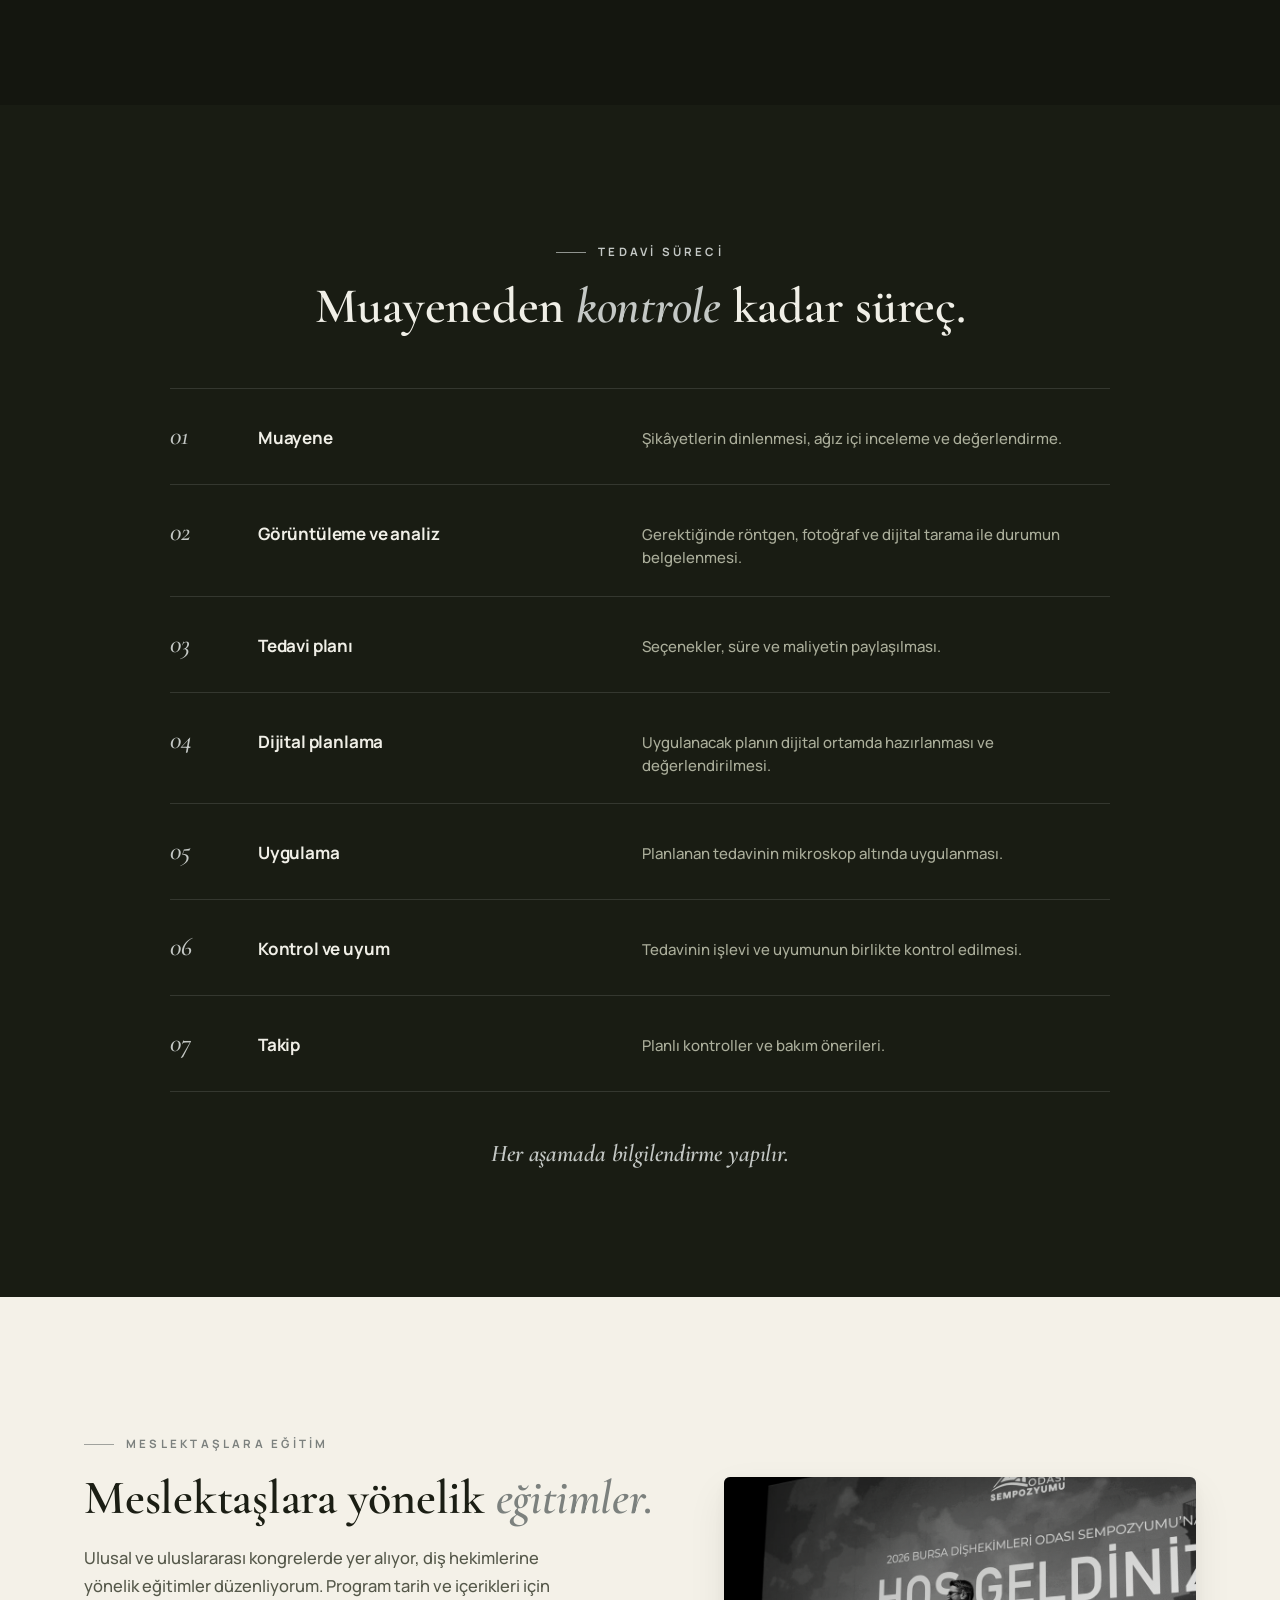
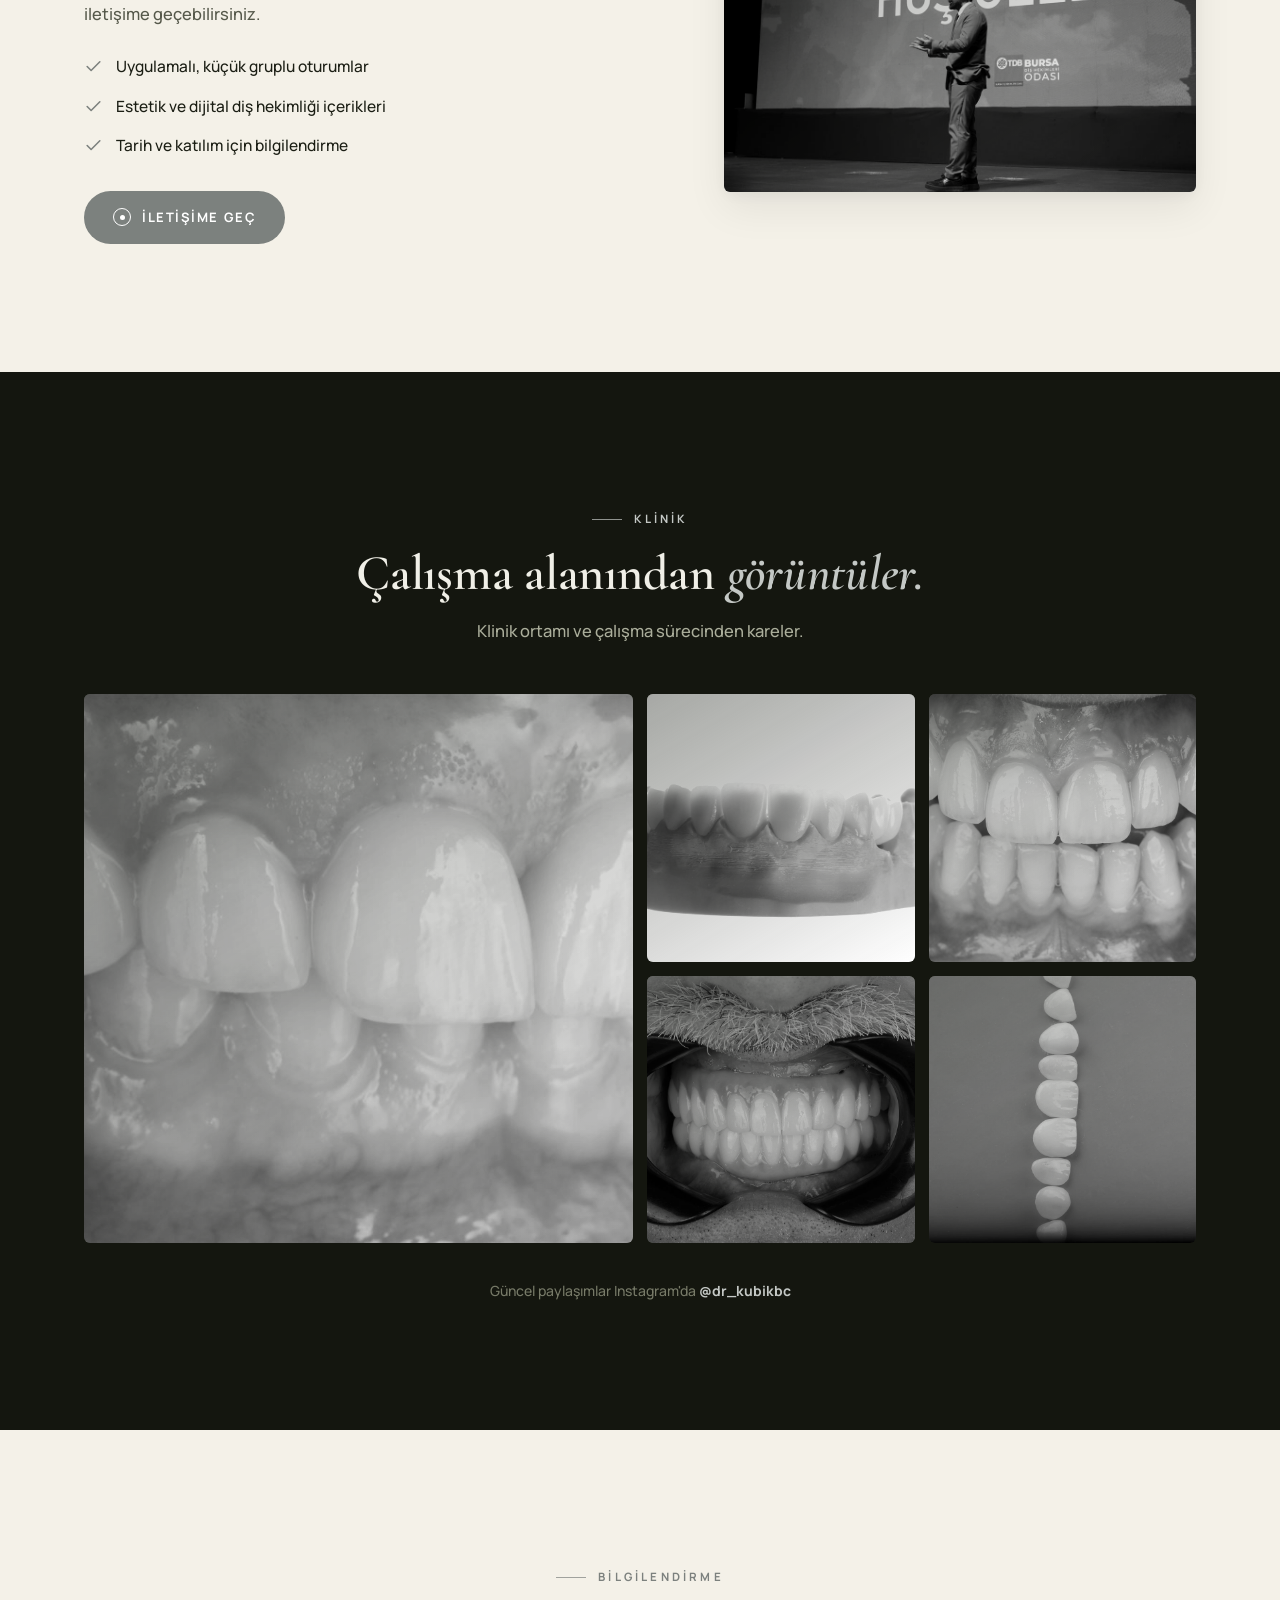
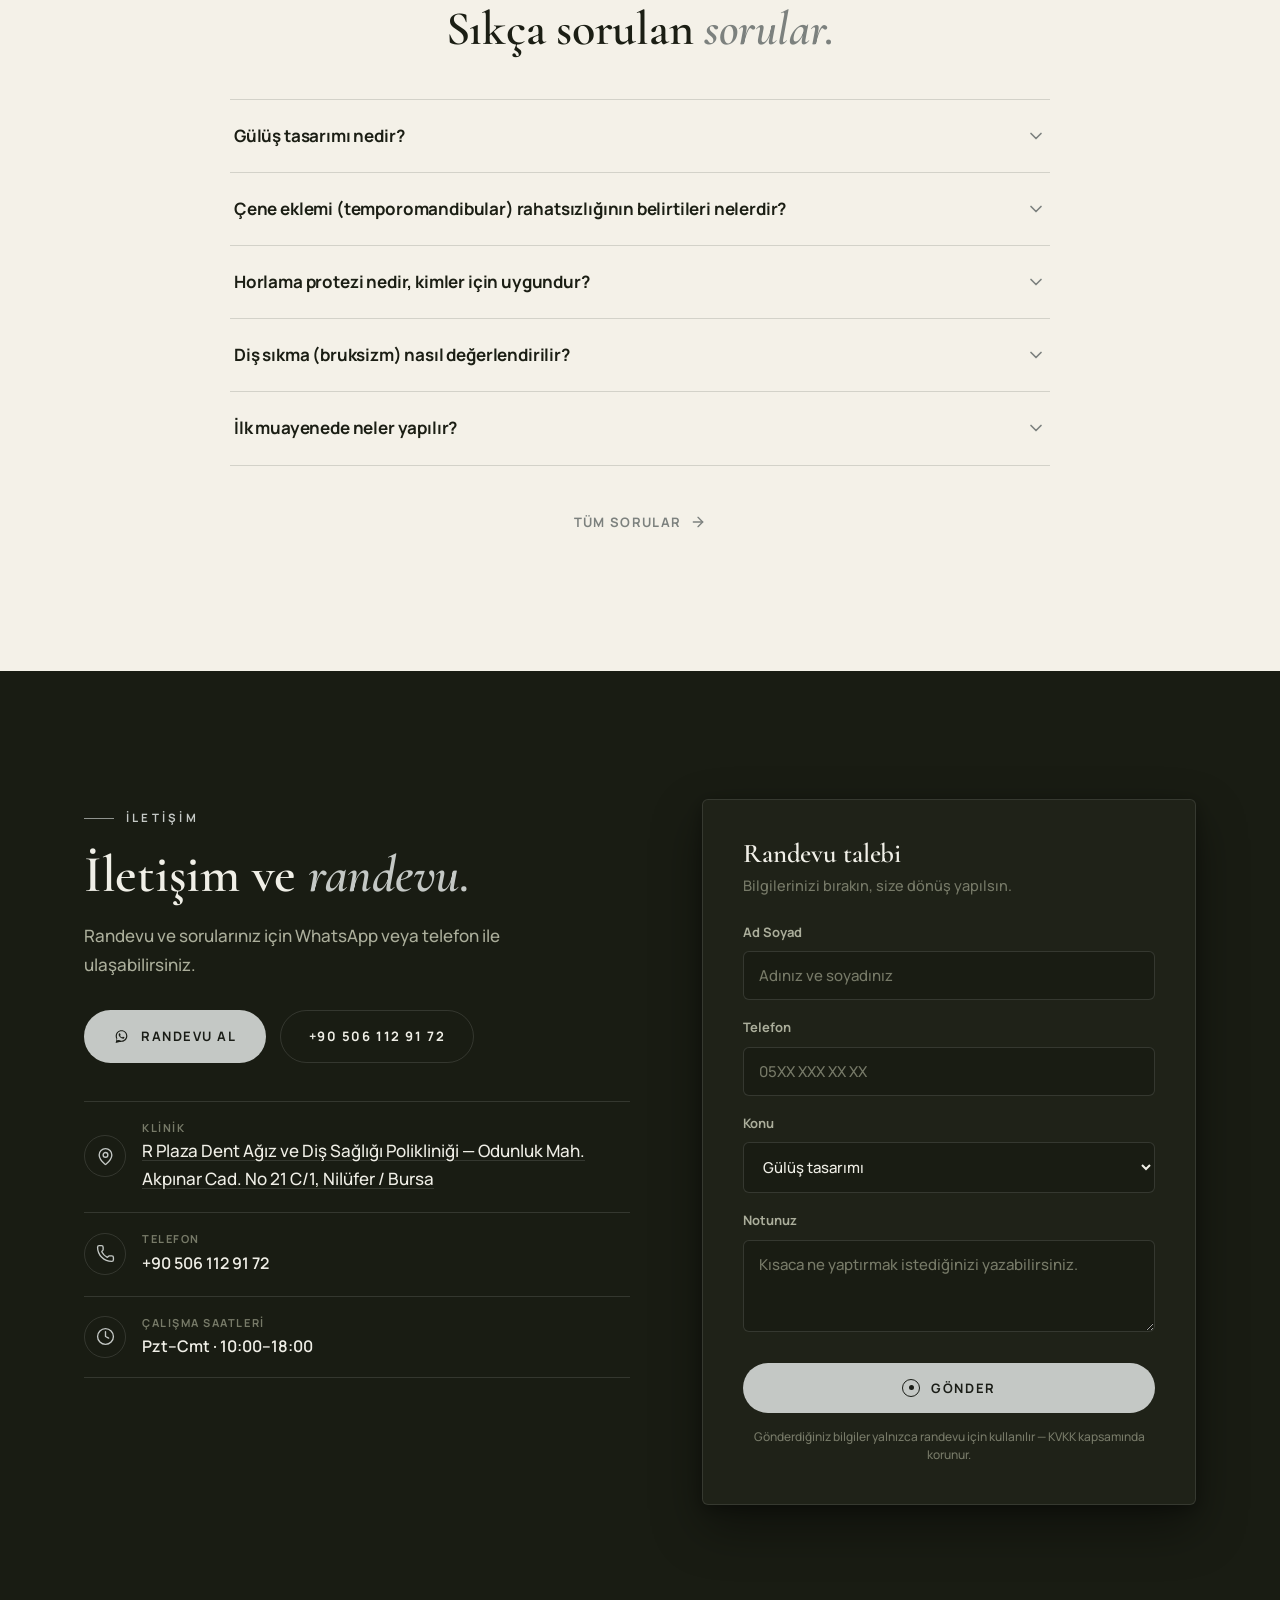
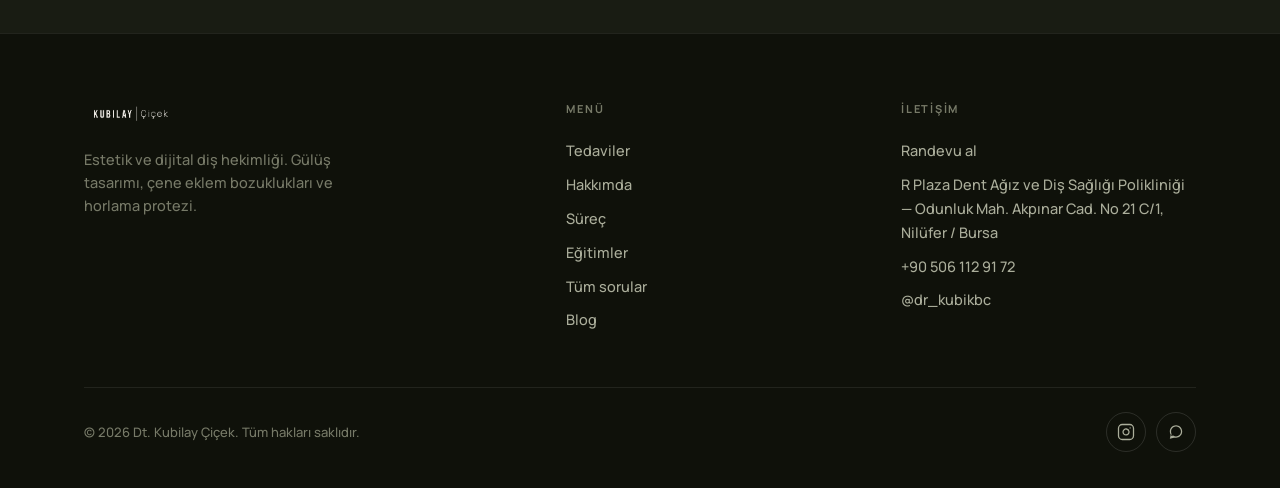
==== commit 0bd8e4a3: "Add dedicated FAQ page (sss.html) for SEO/AEO Bilingual, 20 informational Q&As in 5 groups (smile de" ====
--- a/index.html
+++ b/index.html
@@ -288,6 +288,7 @@
         <div class="faq-a"><p data-i18n="q5.a">Şikâyetlerin dinlenmesi, ağız içi inceleme ve gerektiğinde görüntüleme ile mevcut durum değerlendirilir; uygun seçenekler hakkında bilgi verilir.</p></div>
       </details>
     </div>
+    <div class="faq-more"><a class="faq-more-link" href="sss.html"><span data-i18n="faq.all">Tüm sorular</span><svg viewBox="0 0 24 24" fill="none" stroke="currentColor" stroke-width="2" stroke-linecap="round" stroke-linejoin="round"><path d="M5 12h14"/><path d="m12 5 7 7-7 7"/></svg></a></div>
   </div>
 </section>
 
@@ -351,6 +352,7 @@
         <a href="#hakkimda" data-i18n="nav.about">Hakkımda</a>
         <a href="#surec" data-i18n="nav.journey">Süreç</a>
         <a href="#egitimler" data-i18n="nav.courses">Eğitimler</a>
+        <a href="sss.html" data-i18n="faq.all">Tüm sorular</a>
         <a href="blog.html" data-i18n="nav.blog">Blog</a>
       </div>
       <div class="footer-col">
--- a/styles.css
+++ b/styles.css
@@ -393,5 +393,9 @@
 .faq-item[open] .faq-chev { transform: rotate(180deg); }
 .faq-a { padding: 0 4px 24px; }
 .faq-a p { color: var(--fg-2); font-size: 16px; line-height: 1.7; max-width: 70ch; }
+.faq-more { text-align: center; margin-top: 36px; }
+.faq-more-link { display: inline-flex; align-items: center; gap: 9px; font-size: 13px; font-weight: 700; letter-spacing: .1em; text-transform: uppercase; color: var(--accent); padding: 10px 4px; transition: gap .2s var(--ease); }
+.faq-more-link svg { width: 16px; height: 16px; }
+.faq-more-link:hover { gap: 14px; }
 
 [hidden] { display: none !important; }
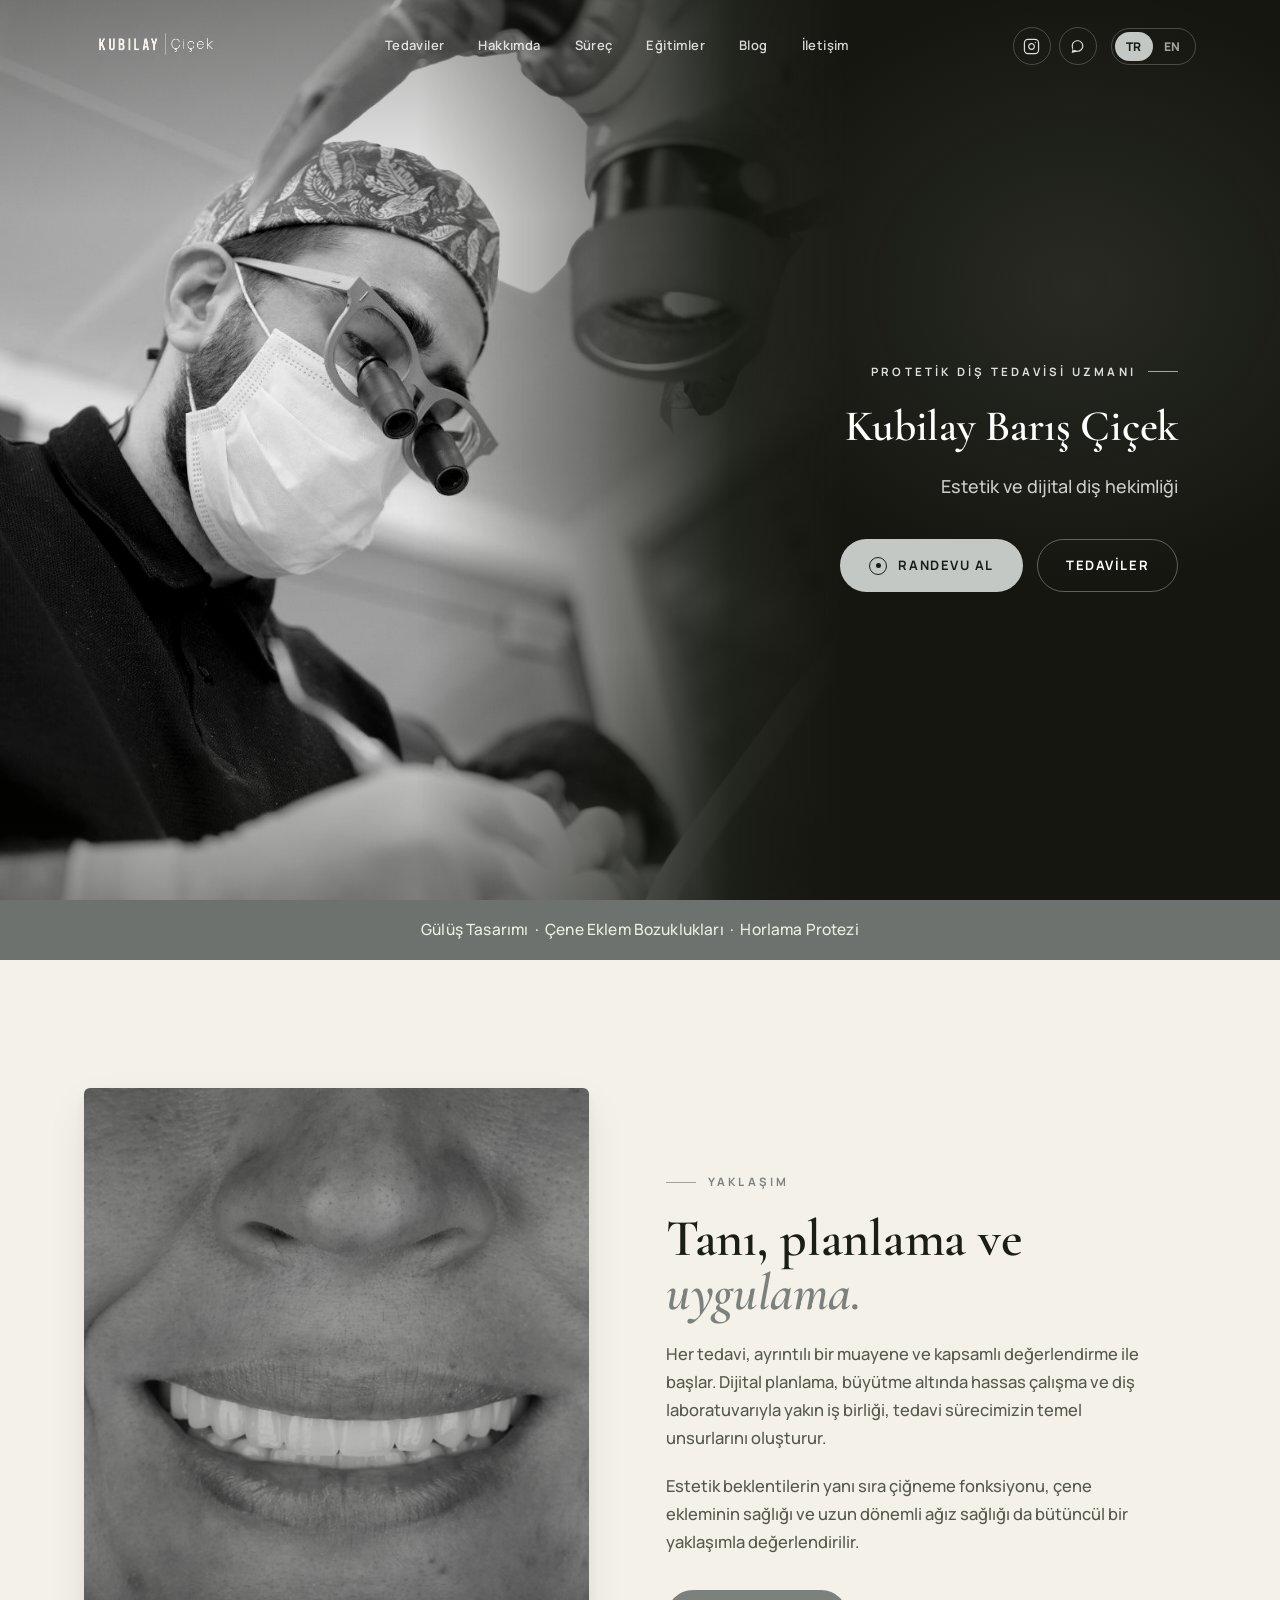
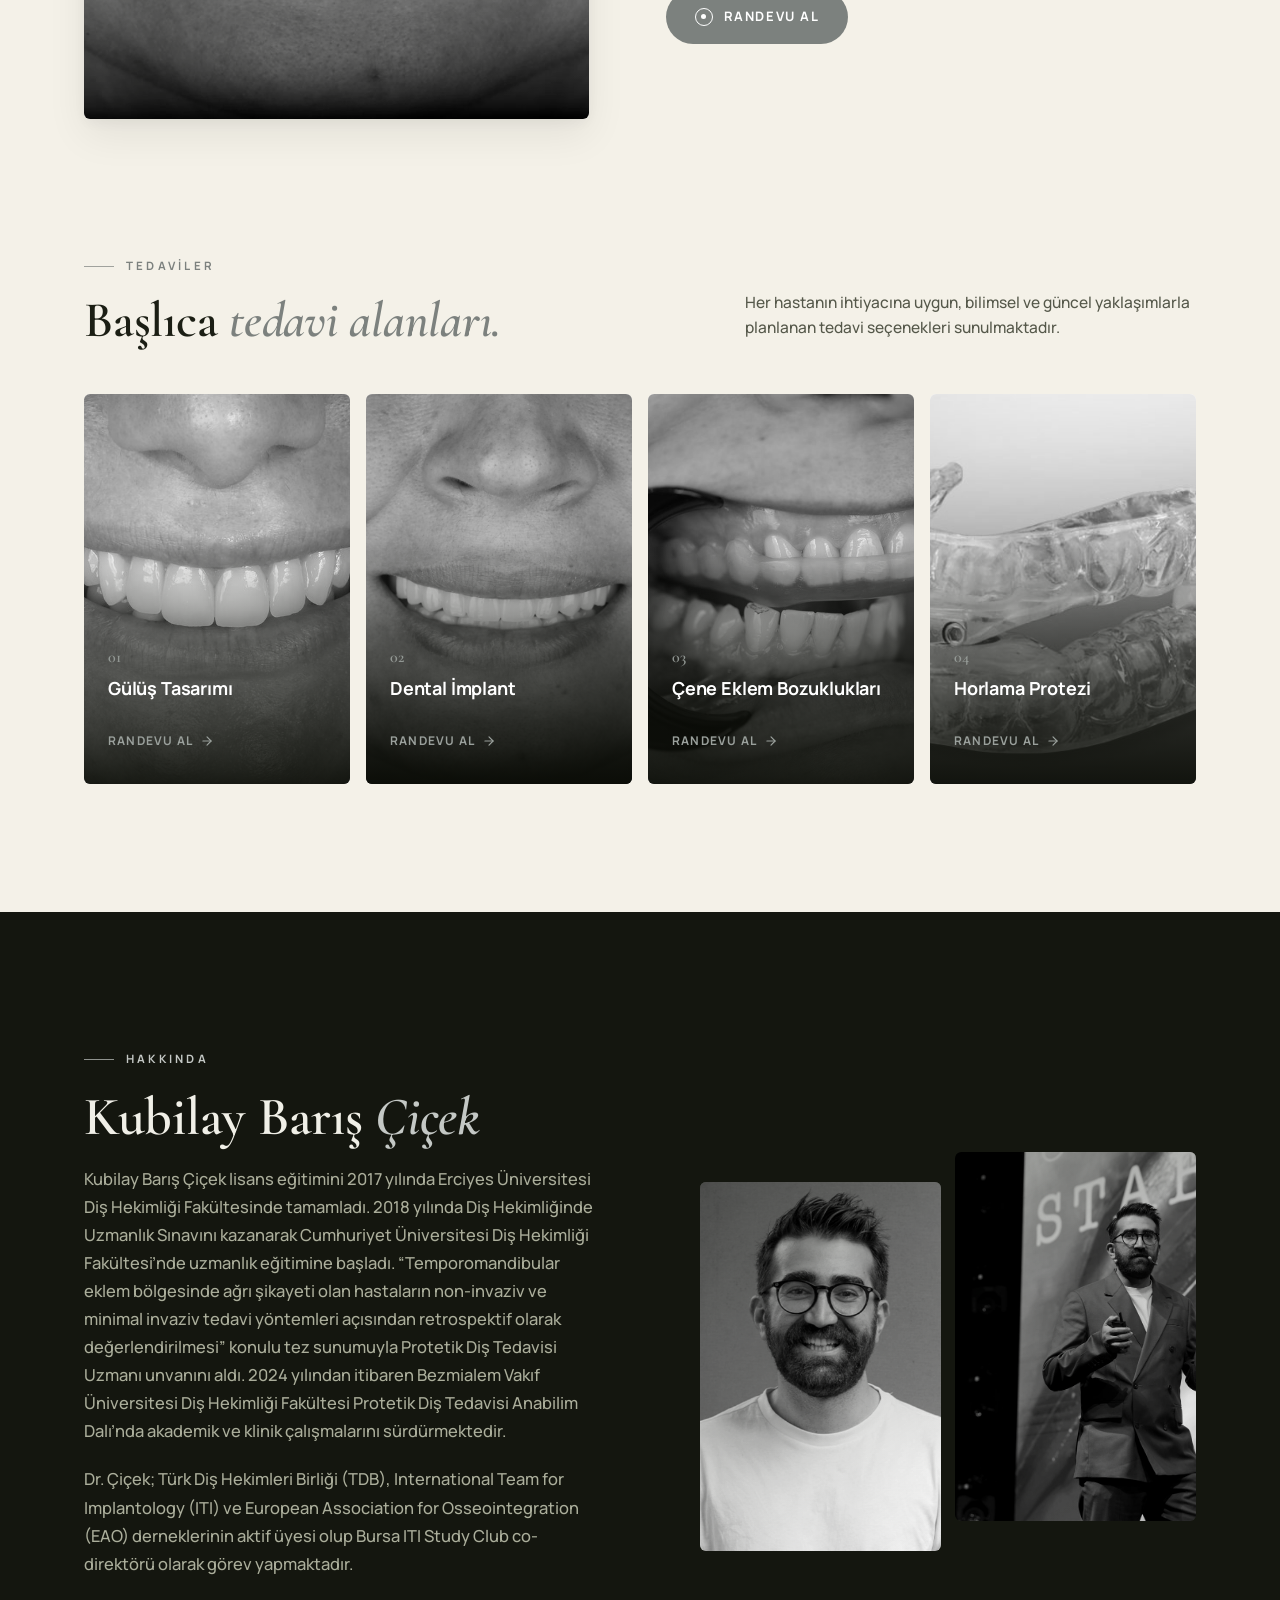
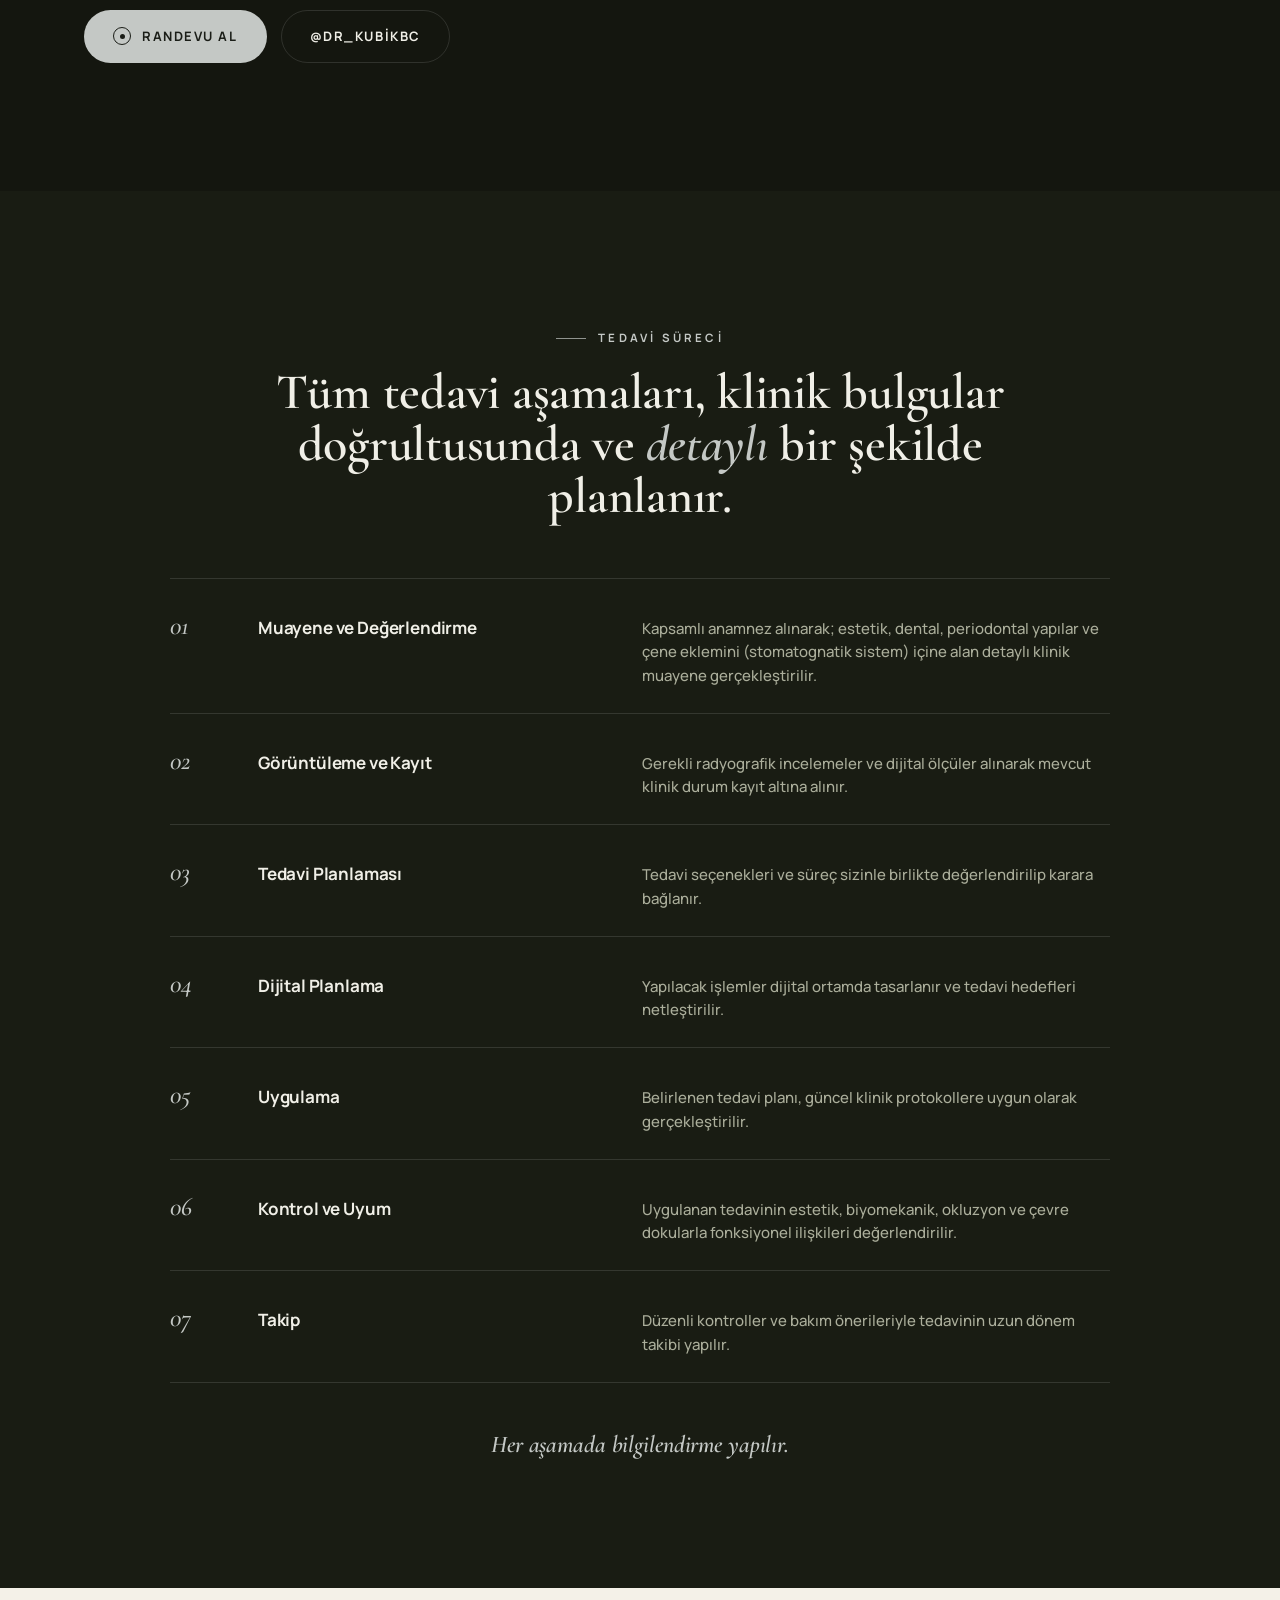
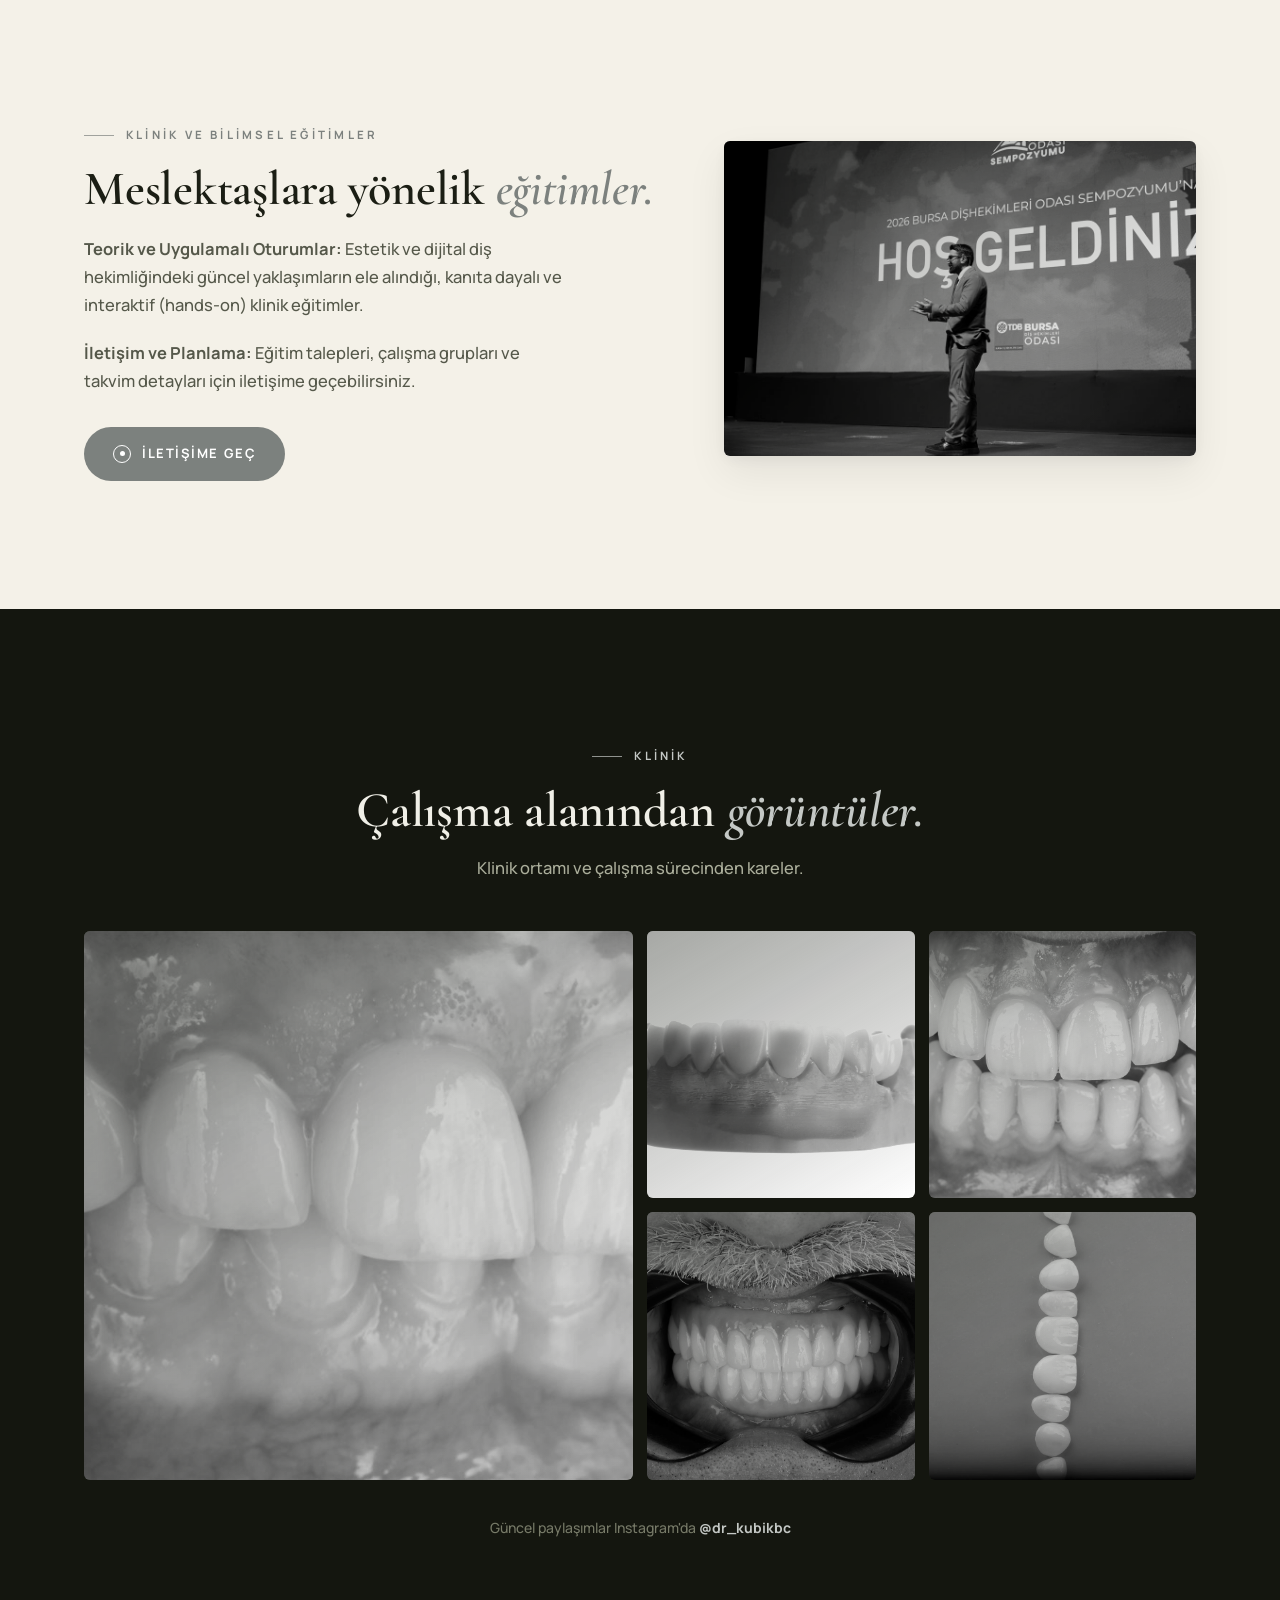
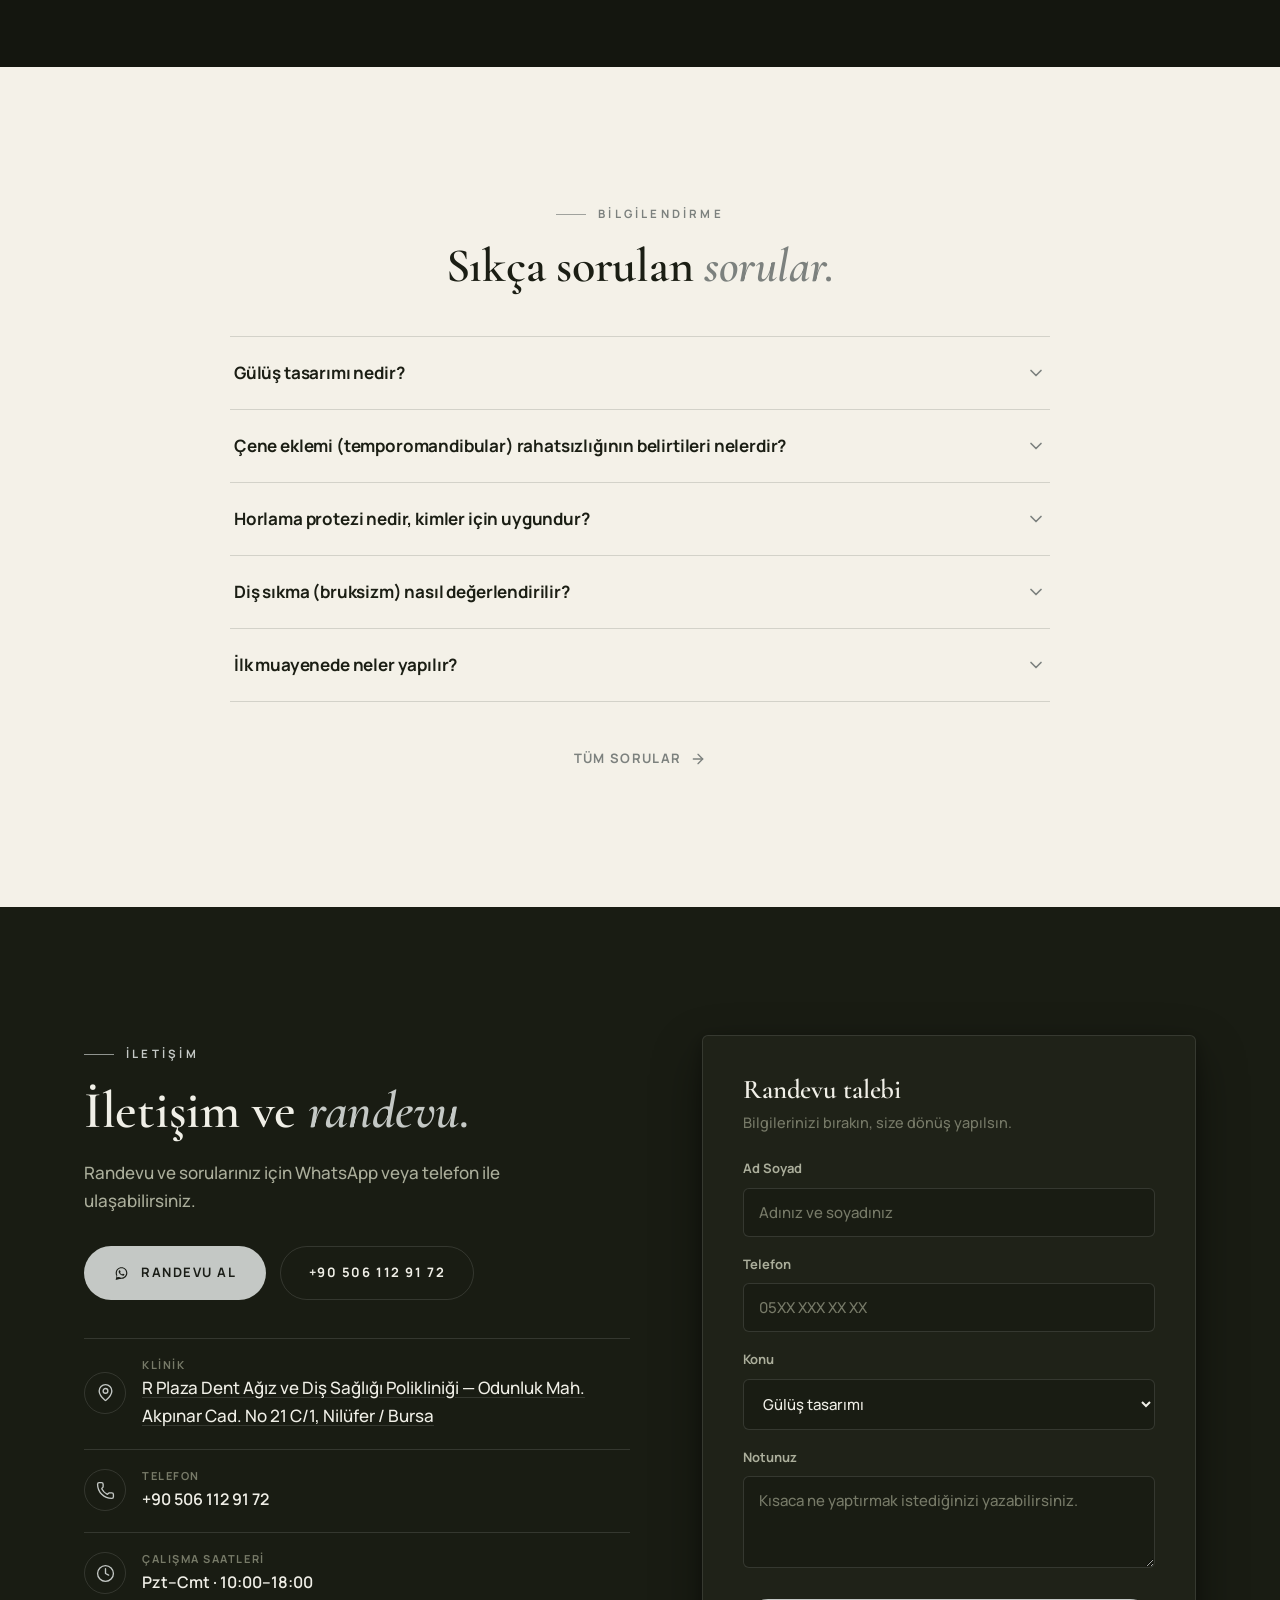
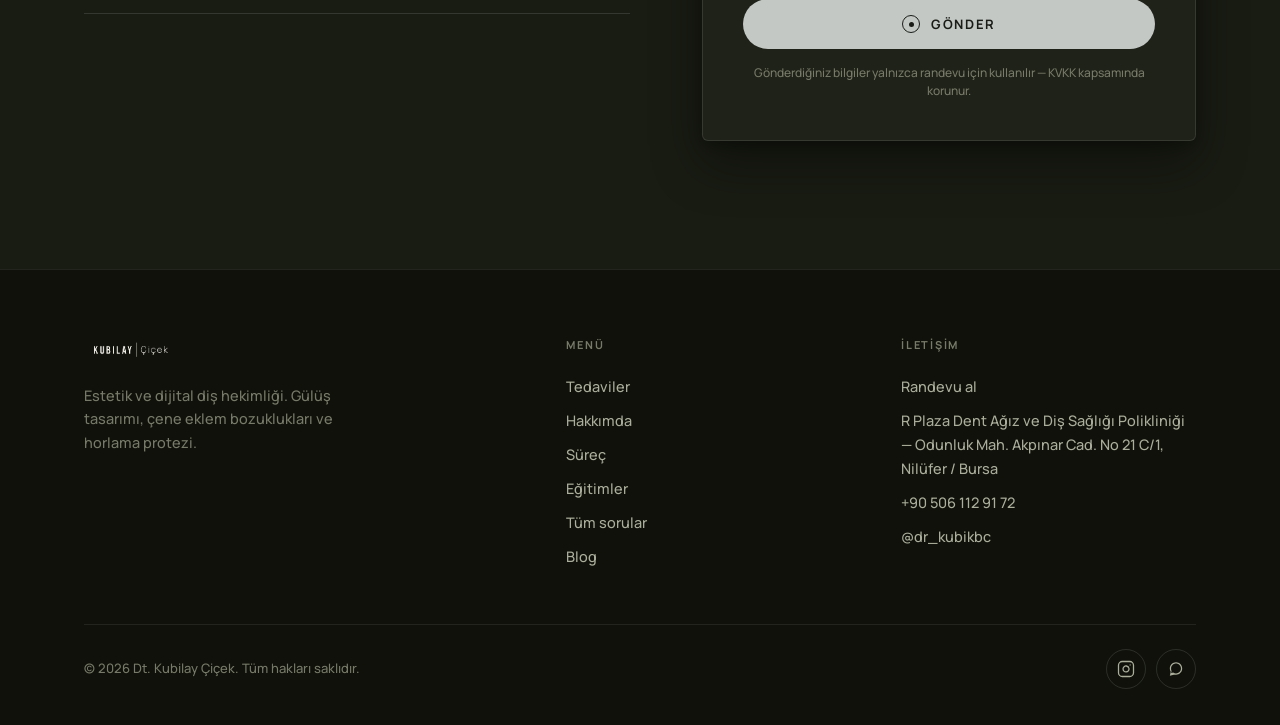
==== commit 0d2e5a3f: "Content update: bio, treatments (+Dental İmplant), 7-step process, education; colour photos on mobil" ====
--- a/index.html
+++ b/index.html
@@ -21,7 +21,7 @@
 <meta property="og:locale" content="tr_TR" />
 <meta name="twitter:card" content="summary_large_image" />
 
-<link rel="stylesheet" href="styles.css?v=2" />
+<link rel="stylesheet" href="styles.css?v=3" />
 
 <!-- Local-business structured data (SEO) -->
 <script type="application/ld+json">
@@ -133,8 +133,8 @@
     <div class="intro-text reveal">
       <div class="kicker line" data-i18n="intro.kicker">Yaklaşım</div>
       <h2 class="serif" data-i18n-html="intro.h2">Tanı, planlama ve <em>uygulama.</em></h2>
-      <p data-i18n="intro.p1">Her tedavi ayrıntılı bir muayeneyle başlar. Dijital planlama, mikroskop altında çalışma ve diş laboratuvarıyla iş birliği, tedavi sürecinin parçalarıdır.</p>
-      <p data-i18n="intro.p2">Estetiğin yanı sıra çiğneme fonksiyonu ve çene ekleminin sağlığı da değerlendirilir.</p>
+      <p data-i18n="intro.p1">Her tedavi, ayrıntılı bir muayene ve kapsamlı değerlendirme ile başlar. Dijital planlama, büyütme altında hassas çalışma ve diş laboratuvarıyla yakın iş birliği, tedavi sürecimizin temel unsurlarını oluşturur.</p>
+      <p data-i18n="intro.p2">Estetik beklentilerin yanı sıra çiğneme fonksiyonu, çene ekleminin sağlığı ve uzun dönemli ağız sağlığı da bütüncül bir yaklaşımla değerlendirilir.</p>
       <a class="btn btn-primary" data-wa="appointment" target="_blank" rel="noopener"><span class="dot"></span><span data-i18n="intro.cta">Randevu Al</span></a>
     </div>
   </div>
@@ -156,25 +156,34 @@
         <div class="tcard-body">
           <span class="tcard-num">01</span>
           <h3 data-i18n="t1.title">Gülüş Tasarımı</h3>
-          <p data-i18n="t1.desc">Dişlerin biçimi, rengi ve diziliminin dijital ortamda planlanmasıdır. Uygulamadan önce plan birlikte değerlendirilir.</p>
+          <p data-i18n="t1.desc">Dişlerin şekli, boyutu ve dizilimi kişiye özel olarak dijital ortamda planlanır. Tedavi süreci, istekleriniz ve mevcut ağız durumu dikkate alınarak birlikte yürütülür.</p>
+          <span class="more"><span data-i18n="treat.more">Randevu al</span><svg viewBox="0 0 24 24" fill="none" stroke="currentColor" stroke-width="2" stroke-linecap="round" stroke-linejoin="round"><path d="M5 12h14"/><path d="m12 5 7 7-7 7"/></svg></span>
+        </div>
+      </a>
+      <a class="tcard" data-wa="appointment" target="_blank" rel="noopener">
+        <div class="ph"><img src="assets/treat-implant.jpg" alt="" /></div>
+        <div class="tcard-body">
+          <span class="tcard-num">02</span>
+          <h3 data-i18n="timp.title">Dental İmplant</h3>
+          <p data-i18n="timp.desc">Eksik dişlerin tedavisinde implant uygulamaları, ayrıntılı muayene ve dijital planlama ile gerçekleştirilir. Tedavi süreci, klinik değerlendirme sonuçlarına göre kişiye özel olarak planlanır.</p>
           <span class="more"><span data-i18n="treat.more">Randevu al</span><svg viewBox="0 0 24 24" fill="none" stroke="currentColor" stroke-width="2" stroke-linecap="round" stroke-linejoin="round"><path d="M5 12h14"/><path d="m12 5 7 7-7 7"/></svg></span>
         </div>
       </a>
       <a class="tcard" data-wa="appointment" target="_blank" rel="noopener">
         <div class="ph"><img src="assets/treat-tmj.jpg" alt="" /></div>
         <div class="tcard-body">
-          <span class="tcard-num">02</span>
+          <span class="tcard-num">03</span>
           <h3 data-i18n="t2.title">Çene Eklem Bozuklukları</h3>
-          <p data-i18n="t2.desc">Çene ekleminde ağrı, ses, kilitlenme ve diş sıkma gibi durumların muayenesi ve tedavisidir.</p>
+          <p data-i18n="t2.desc">Çene ekleminde ağrı, ses, kilitlenme ve diş sıkma gibi şikayetler ayrıntılı olarak değerlendirilir. Tedavi, hastalığın türüne ve şikayetlerin şiddetine göre planlanır. Uygun vakalarda eklem splintleri (gece plağı) ve koruyucu yaklaşımlar tercih edilir.</p>
           <span class="more"><span data-i18n="treat.more">Randevu al</span><svg viewBox="0 0 24 24" fill="none" stroke="currentColor" stroke-width="2" stroke-linecap="round" stroke-linejoin="round"><path d="M5 12h14"/><path d="m12 5 7 7-7 7"/></svg></span>
         </div>
       </a>
       <a class="tcard" data-wa="appointment" target="_blank" rel="noopener">
         <div class="ph"><img src="assets/treat-snore.jpg" alt="" /></div>
         <div class="tcard-body">
-          <span class="tcard-num">03</span>
+          <span class="tcard-num">04</span>
           <h3 data-i18n="t3.title">Horlama Protezi</h3>
-          <p data-i18n="t3.desc">Horlama ve hafif uyku apnesinde kullanılan, ağız içine takılan apareylerin hazırlanmasıdır. Uygunluk muayeneyle belirlenir.</p>
+          <p data-i18n="t3.desc">Horlama ve bazı hafif uyku apnesi vakalarında, uyku sırasında kullanılan kişiye özel ağız içi apareyler hazırlanır. Bu apareyler alt çenenin pozisyonunu düzenleyerek hava yolunun açık kalmasına yardımcı olur. Tedaviye uygunluk, muayene ve gerekli değerlendirmeler sonrasında belirlenir.</p>
           <span class="more"><span data-i18n="treat.more">Randevu al</span><svg viewBox="0 0 24 24" fill="none" stroke="currentColor" stroke-width="2" stroke-linecap="round" stroke-linejoin="round"><path d="M5 12h14"/><path d="m12 5 7 7-7 7"/></svg></span>
         </div>
       </a>
@@ -188,8 +197,8 @@
     <div class="about-text reveal">
       <div class="kicker line" data-i18n="about.kicker">Hakkında</div>
       <h2 class="serif" data-i18n-html="about.h2">Kubilay Barış <em>Çiçek</em></h2>
-      <p data-i18n="about.p1">Protetik diş tedavisi uzmanı olan Kubilay Barış Çiçek; estetik, dijital ve mikroskobik diş hekimliği alanlarında çalışmaktadır.</p>
-      <p data-i18n="about.p2">Klinik çalışmalarının yanı sıra ulusal ve uluslararası kongrelerde yer alır ve meslektaşlarına yönelik eğitimler düzenler.</p>
+      <p data-i18n="about.p1">Kubilay Barış Çiçek lisans eğitimini 2017 yılında Erciyes Üniversitesi Diş Hekimliği Fakültesinde tamamladı. 2018 yılında Diş Hekimliğinde Uzmanlık Sınavını kazanarak Cumhuriyet Üniversitesi Diş Hekimliği Fakültesi’nde uzmanlık eğitimine başladı. “Temporomandibular eklem bölgesinde ağrı şikayeti olan hastaların non-invaziv ve minimal invaziv tedavi yöntemleri açısından retrospektif olarak değerlendirilmesi” konulu tez sunumuyla Protetik Diş Tedavisi Uzmanı unvanını aldı. 2024 yılından itibaren Bezmialem Vakıf Üniversitesi Diş Hekimliği Fakültesi Protetik Diş Tedavisi Anabilim Dalı’nda akademik ve klinik çalışmalarını sürdürmektedir.</p>
+      <p data-i18n="about.p2">Dr. Çiçek; Türk Diş Hekimleri Birliği (TDB), International Team for Implantology (ITI) ve European Association for Osseointegration (EAO) derneklerinin aktif üyesi olup Bursa ITI Study Club co-direktörü olarak görev yapmaktadır.</p>
       <div class="about-cta">
         <a class="btn btn-primary" data-wa="appointment" target="_blank" rel="noopener"><span class="dot"></span><span data-i18n="about.cta">Randevu Al</span></a>
         <a class="btn btn-outline" data-ig href="#" target="_blank" rel="noopener"><span data-i18n="about.ig">@dr_kubikbc</span></a>
@@ -206,17 +215,17 @@
 <section class="section" id="surec" style="background:var(--bg-2);">
   <div class="wrap">
     <div class="journey-head reveal">
-      <div class="kicker line" style="justify-content:center;" data-i18n="journey.kicker">Hasta Yolculuğu</div>
-      <h2 class="serif" data-i18n-html="journey.h2">Muayeneden <em>kontrole</em> kadar süreç.</h2>
+      <div class="kicker line" style="justify-content:center;" data-i18n="journey.kicker">Tedavi Süreci</div>
+      <h2 class="serif" data-i18n-html="journey.h2">Tüm tedavi aşamaları, klinik bulgular doğrultusunda ve <em>detaylı</em> bir şekilde planlanır.</h2>
     </div>
     <div class="journey-list reveal">
-      <div class="jrow"><span class="jn">01</span><h4 data-i18n="j1.t">Ayrıntılı muayene</h4><p data-i18n="j1.d">Dinleme, ağız içi inceleme ve beklentilerinizin konuşulması — her şey burada başlar.</p></div>
-      <div class="jrow"><span class="jn">02</span><h4 data-i18n="j2.t">Dijital görüntüleme ve analiz</h4><p data-i18n="j2.d">Gerektiğinde röntgen, fotoğraf ve dijital tarama ile durumun net biçimde ortaya konması.</p></div>
-      <div class="jrow"><span class="jn">03</span><h4 data-i18n="j3.t">Kişiye özel tedavi planı</h4><p data-i18n="j3.d">Seçenekler, süre ve maliyet konusunda şeffaflık. Her adımı önceden bilirsiniz.</p></div>
-      <div class="jrow"><span class="jn">04</span><h4 data-i18n="j4.t">Dijital gülüş provası</h4><p data-i18n="j4.d">Yeni gülüşünüzü uygulamadan önce ekranda ve ağzınızda görür, birlikte onaylarsınız.</p></div>
-      <div class="jrow"><span class="jn">05</span><h4 data-i18n="j5.t">Mikroskop altında uygulama</h4><p data-i18n="j5.d">Milimetrik hassasiyet için büyütme altında, minimum doku kaybıyla çalışılır.</p></div>
-      <div class="jrow"><span class="jn">06</span><h4 data-i18n="j6.t">Teslim ve uyum</h4><p data-i18n="j6.d">Sonucun rahatlığı ve görünümü birlikte kontrol edilir; ince ayarlar yapılır.</p></div>
-      <div class="jrow"><span class="jn">07</span><h4 data-i18n="j7.t">Takip ve koruma</h4><p data-i18n="j7.d">Planlı kontroller ve bakım önerileriyle sonucun uzun yıllar korunması.</p></div>
+      <div class="jrow"><span class="jn">01</span><h4 data-i18n="j1.t">Muayene ve Değerlendirme</h4><p data-i18n="j1.d">Kapsamlı anamnez alınarak; estetik, dental, periodontal yapılar ve çene eklemini (stomatognatik sistem) içine alan detaylı klinik muayene gerçekleştirilir.</p></div>
+      <div class="jrow"><span class="jn">02</span><h4 data-i18n="j2.t">Görüntüleme ve Kayıt</h4><p data-i18n="j2.d">Gerekli radyografik incelemeler ve dijital ölçüler alınarak mevcut klinik durum kayıt altına alınır.</p></div>
+      <div class="jrow"><span class="jn">03</span><h4 data-i18n="j3.t">Tedavi Planlaması</h4><p data-i18n="j3.d">Tedavi seçenekleri ve süreç sizinle birlikte değerlendirilip karara bağlanır.</p></div>
+      <div class="jrow"><span class="jn">04</span><h4 data-i18n="j4.t">Dijital Planlama</h4><p data-i18n="j4.d">Yapılacak işlemler dijital ortamda tasarlanır ve tedavi hedefleri netleştirilir.</p></div>
+      <div class="jrow"><span class="jn">05</span><h4 data-i18n="j5.t">Uygulama</h4><p data-i18n="j5.d">Belirlenen tedavi planı, güncel klinik protokollere uygun olarak gerçekleştirilir.</p></div>
+      <div class="jrow"><span class="jn">06</span><h4 data-i18n="j6.t">Kontrol ve Uyum</h4><p data-i18n="j6.d">Uygulanan tedavinin estetik, biyomekanik, okluzyon ve çevre dokularla fonksiyonel ilişkileri değerlendirilir.</p></div>
+      <div class="jrow"><span class="jn">07</span><h4 data-i18n="j7.t">Takip</h4><p data-i18n="j7.d">Düzenli kontroller ve bakım önerileriyle tedavinin uzun dönem takibi yapılır.</p></div>
     </div>
     <p class="journey-foot serif" data-i18n="journey.foot">Her aşamada bilgilendirme yapılır.</p>
   </div>
@@ -226,15 +235,11 @@
 <section class="section band--cream" id="egitimler">
   <div class="wrap edu-inner">
     <div class="edu-text reveal">
-      <div class="kicker line" data-i18n="edu.kicker">Meslektaşlara Eğitim</div>
+      <div class="kicker line" data-i18n="edu.kicker">Klinik ve Bilimsel Eğitimler</div>
       <h2 class="serif" data-i18n-html="edu.h2">Meslektaşlara yönelik <em>eğitimler.</em></h2>
-      <p data-i18n="edu.p">Ulusal ve uluslararası kongrelerde yer alıyor, diş hekimlerine yönelik eğitimler düzenliyorum. Program tarih ve içerikleri için iletişime geçebilirsiniz.</p>
-      <div class="edu-points">
-        <div class="edu-point"><svg viewBox="0 0 24 24" fill="none" stroke="currentColor" stroke-width="2" stroke-linecap="round" stroke-linejoin="round"><path d="M20 6 9 17l-5-5"/></svg><span data-i18n="ep1">Uygulamalı, küçük gruplu oturumlar</span></div>
-        <div class="edu-point"><svg viewBox="0 0 24 24" fill="none" stroke="currentColor" stroke-width="2" stroke-linecap="round" stroke-linejoin="round"><path d="M20 6 9 17l-5-5"/></svg><span data-i18n="ep2">Estetik ve çene eklemi odaklı içerik</span></div>
-        <div class="edu-point"><svg viewBox="0 0 24 24" fill="none" stroke="currentColor" stroke-width="2" stroke-linecap="round" stroke-linejoin="round"><path d="M20 6 9 17l-5-5"/></svg><span data-i18n="ep3">Tarih ve katılım için birebir bilgilendirme</span></div>
-      </div>
-      <a class="btn btn-primary" data-wa="courses" target="_blank" rel="noopener"><span class="dot"></span><span data-i18n="edu.cta">Kurslar için iletişime geçin</span></a>
+      <p data-i18n-html="edu.p"><strong>Teorik ve Uygulamalı Oturumlar:</strong> Estetik ve dijital diş hekimliğindeki güncel yaklaşımların ele alındığı, kanıta dayalı ve interaktif (hands-on) klinik eğitimler.</p>
+      <p data-i18n-html="edu.p2"><strong>İletişim ve Planlama:</strong> Eğitim talepleri, çalışma grupları ve takvim detayları için iletişime geçebilirsiniz.</p>
+      <a class="btn btn-primary" href="#iletisim"><span class="dot"></span><span data-i18n="edu.cta">İletişime geç</span></a>
     </div>
     <div class="edu-media ph tint hoverable reveal"><img src="assets/speaking-iti.jpg" alt="Dt. Kubilay Çiçek ITI kongresinde konuşurken" /></div>
   </div>
@@ -373,6 +378,6 @@
   </div>
 </footer>
 
-<script src="i18n.js?v=2"></script>
+<script src="i18n.js?v=3"></script>
 </body>
 </html>
--- a/styles.css
+++ b/styles.css
@@ -242,7 +242,7 @@
 .treat-head { display: grid; grid-template-columns: 1.4fr 1fr; gap: 30px; align-items: end; margin-bottom: 48px; }
 .treat-head h2 { font-size: clamp(30px, 4.4vw, 50px); margin-top: 18px; }
 .treat-head .aside { color: var(--fg-2); font-size: 15.5px; line-height: 1.6; padding-bottom: 6px; }
-.treat-row { display: grid; grid-template-columns: repeat(3, 1fr); gap: 16px; }
+.treat-row { display: grid; grid-template-columns: repeat(4, 1fr); gap: 16px; }
 .tcard { position: relative; display: block; border-radius: var(--radius); overflow: hidden; }
 .tcard .ph { aspect-ratio: 3/4.4; }
 .tcard .ph::before {
@@ -261,6 +261,16 @@
 /* treatment photos: natural grayscale by default, original colours on hover */
 .tcard .ph img { filter: grayscale(1); transition: filter .5s var(--ease), transform 1.2s var(--ease); }
 .tcard:hover .ph img { filter: none; transform: scale(1.03); }
+
+/* touch / mobile: photos render in colour by default (no hover to reveal them); desktop keeps grayscale → colour-on-hover */
+@media (hover: none) {
+  .ph img { filter: grayscale(0) contrast(1.02); }
+  .intro-photo img { filter: grayscale(0) saturate(1.3) contrast(1.03) brightness(1.04); }
+  .tcard .ph img { filter: none; }
+}
+@media (max-width: 1080px) {
+  .treat-row { grid-template-columns: repeat(2, 1fr); max-width: 720px; margin-inline: auto; }
+}
 @media (max-width: 820px) {
   .treat-head { grid-template-columns: 1fr; gap: 14px; }
   .treat-row { grid-template-columns: 1fr; max-width: 420px; margin-inline: auto; }
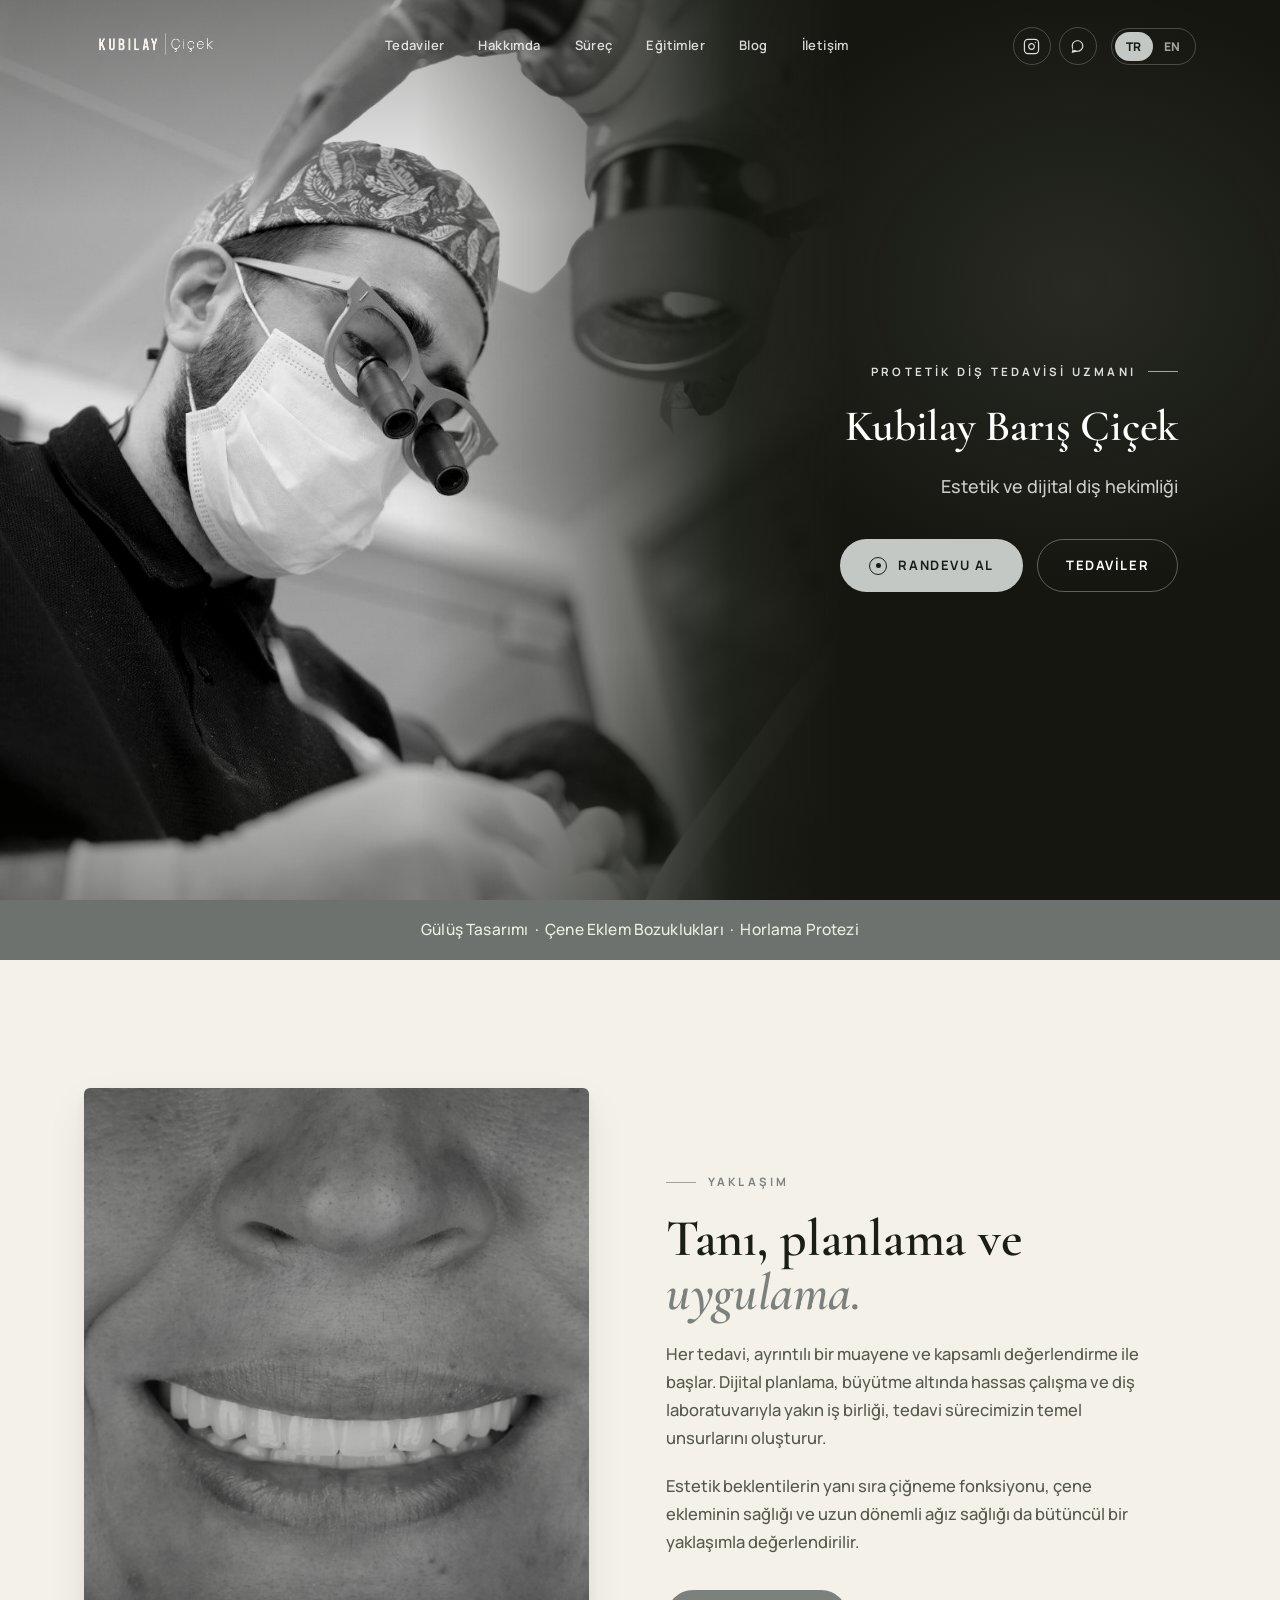
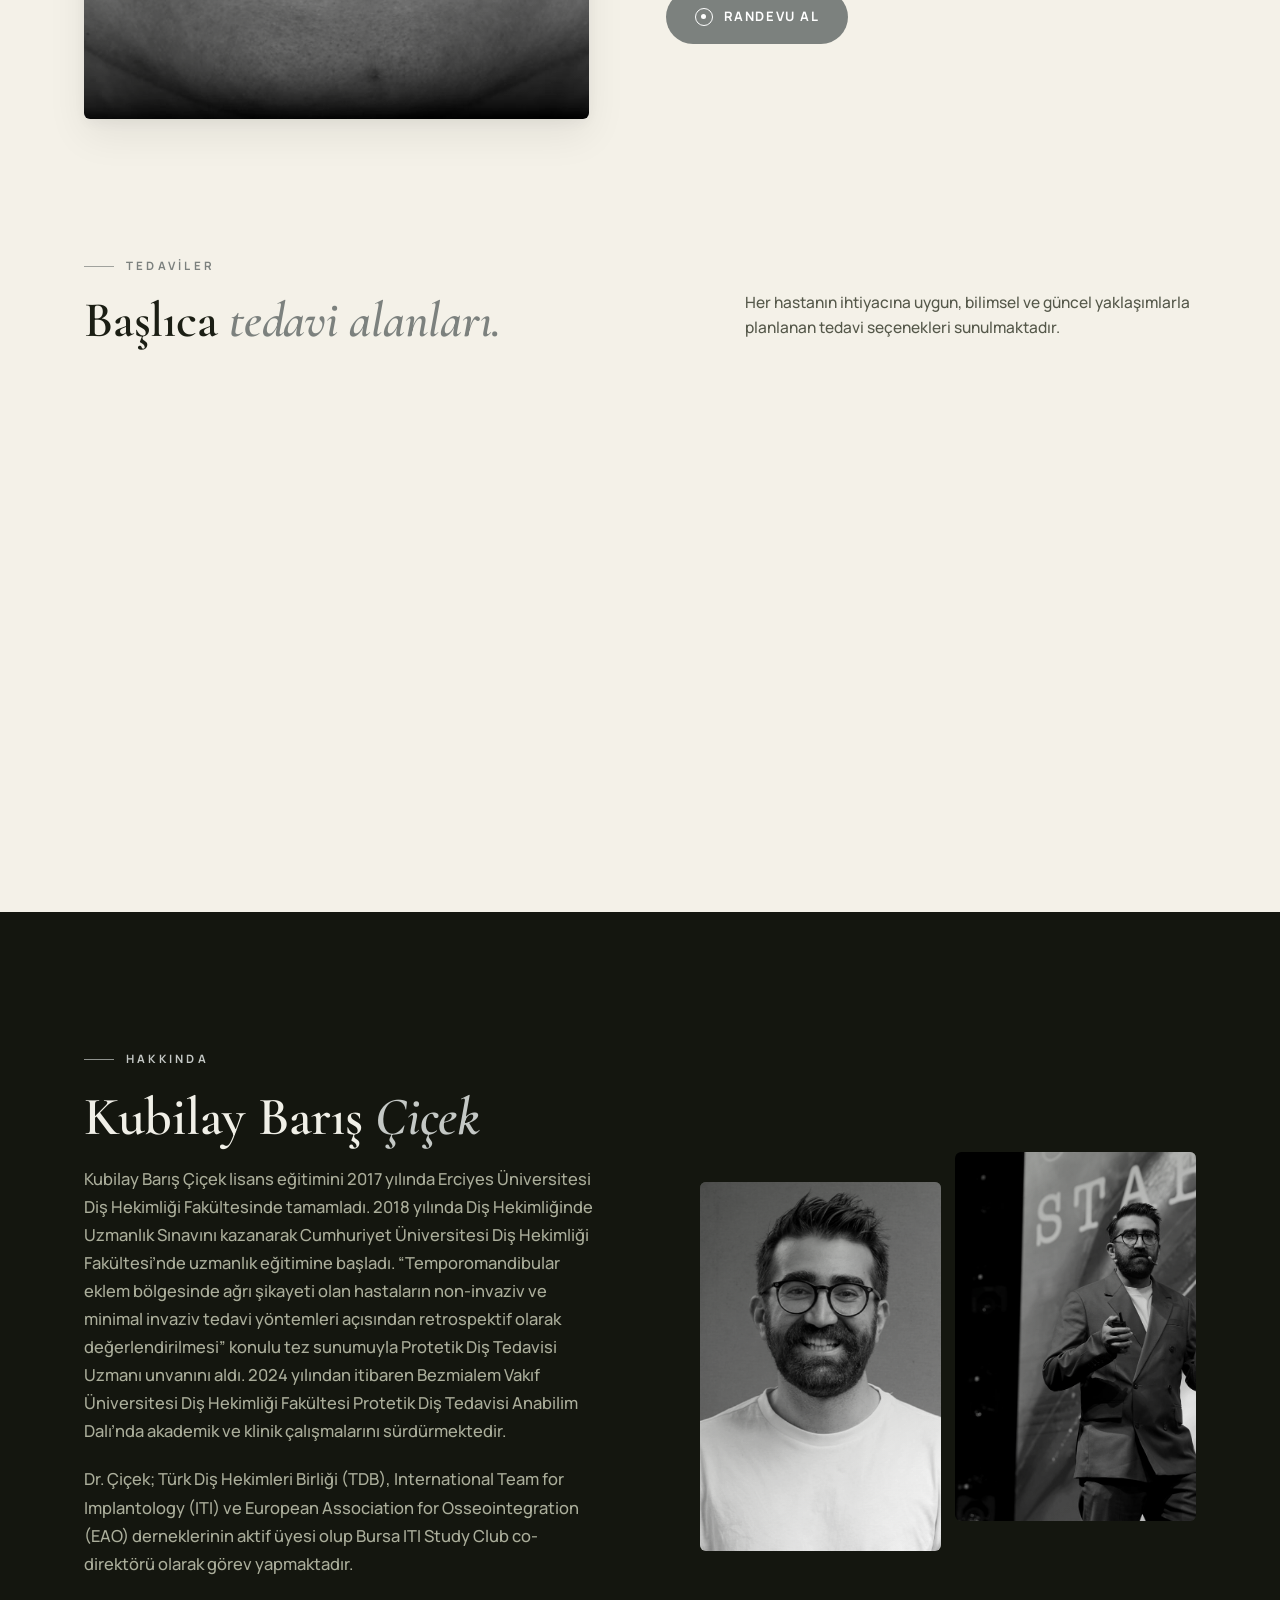
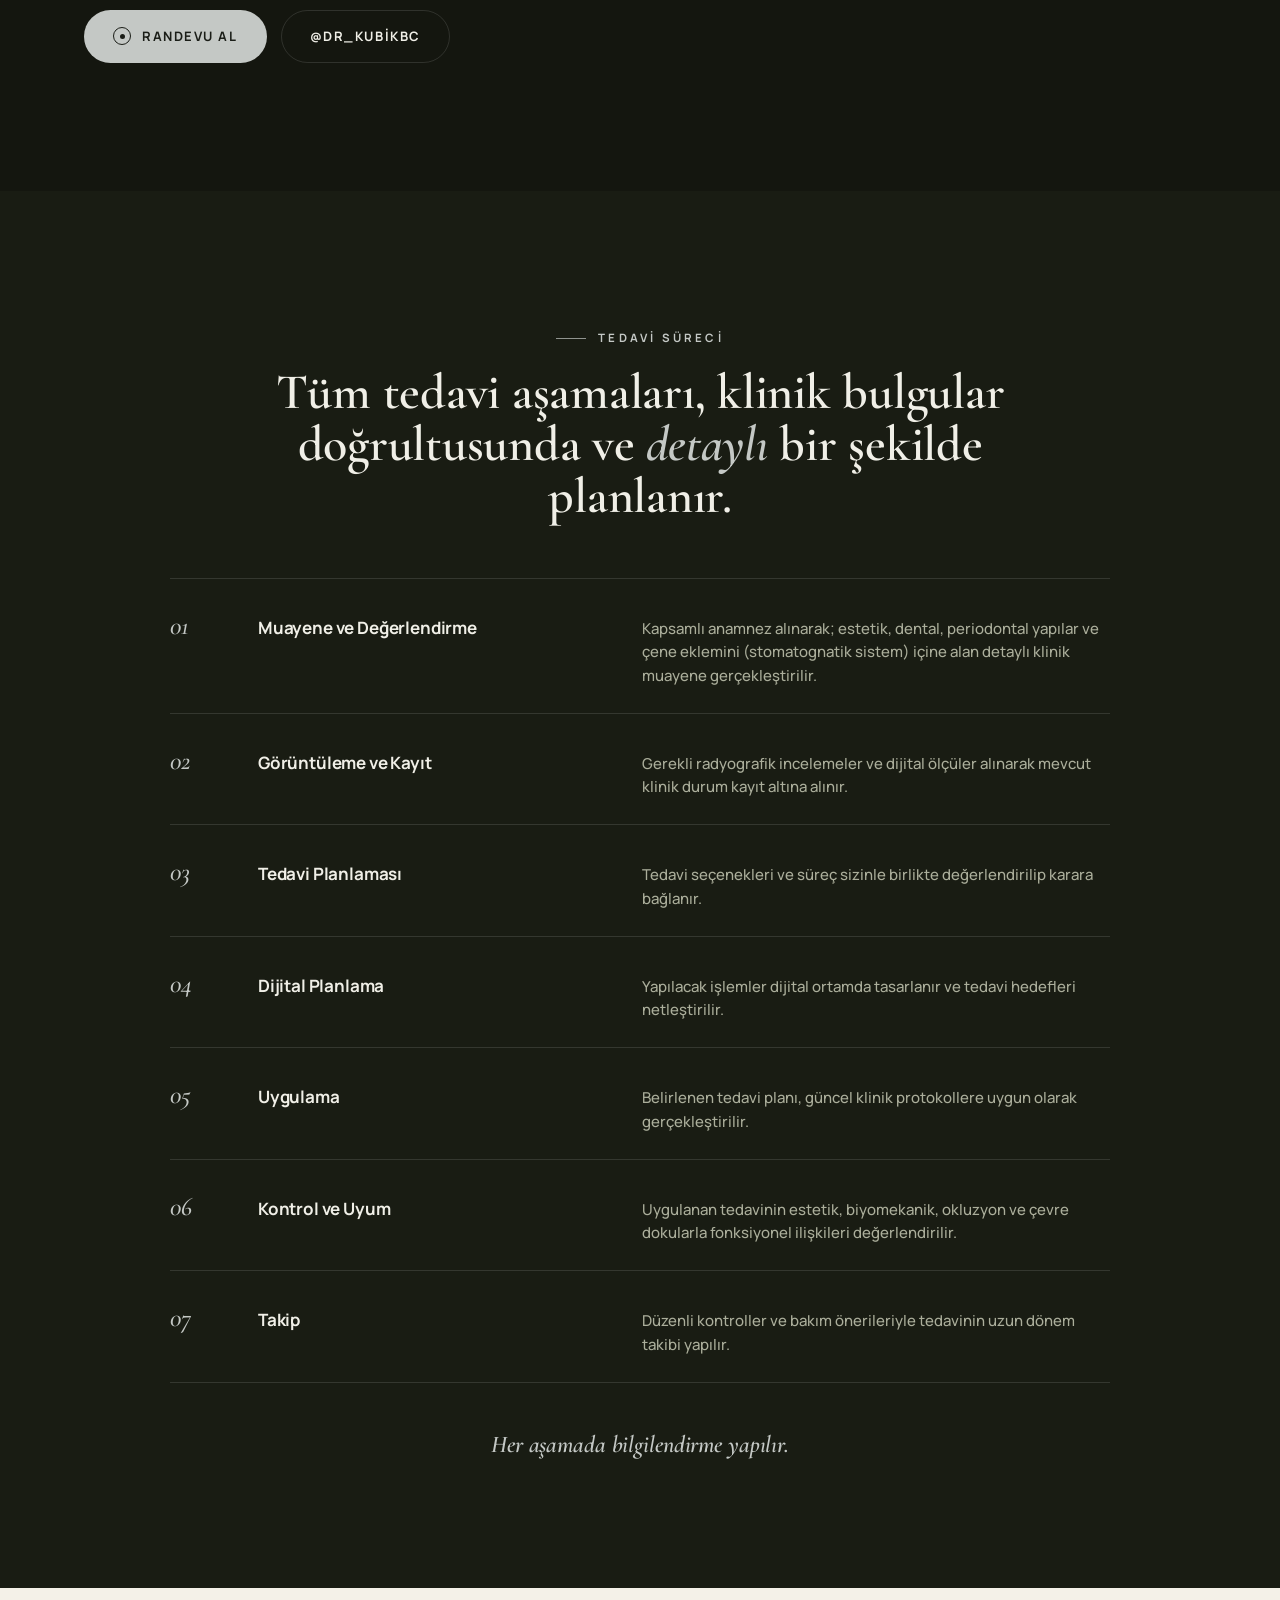
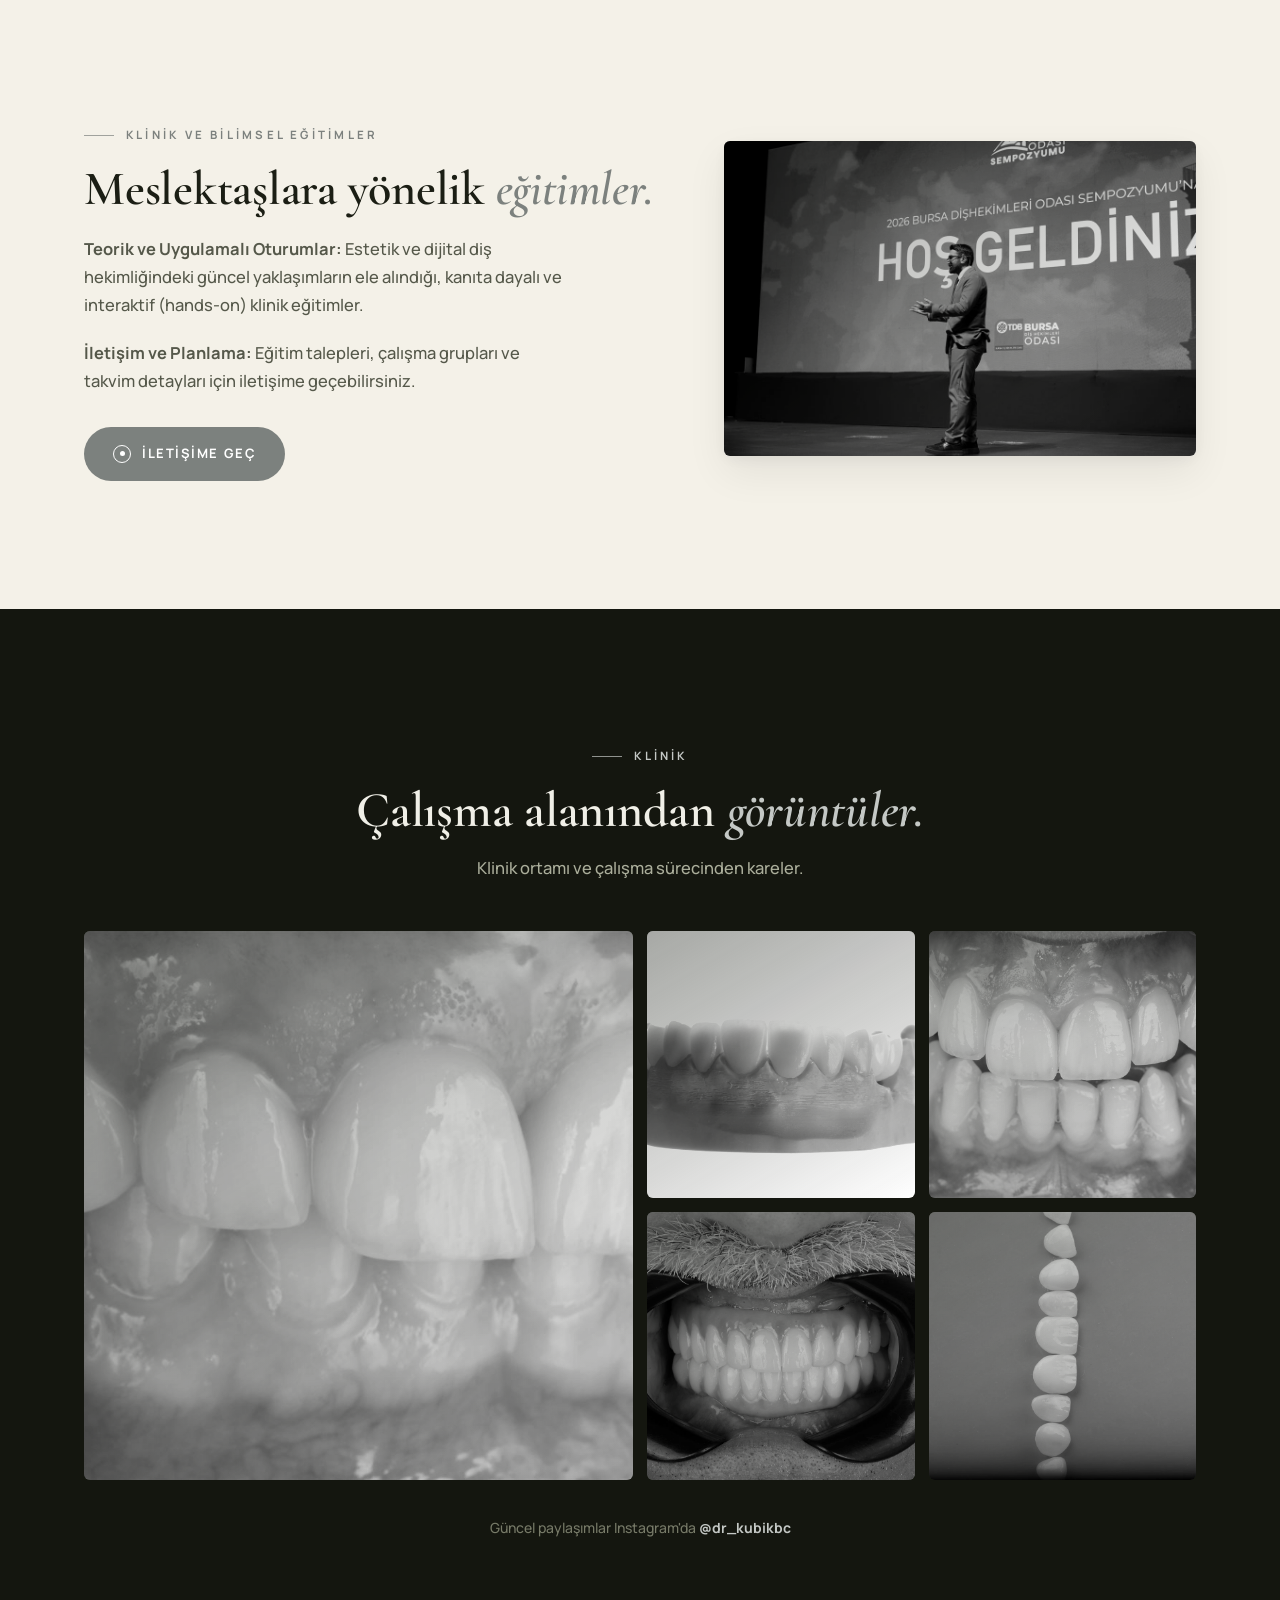
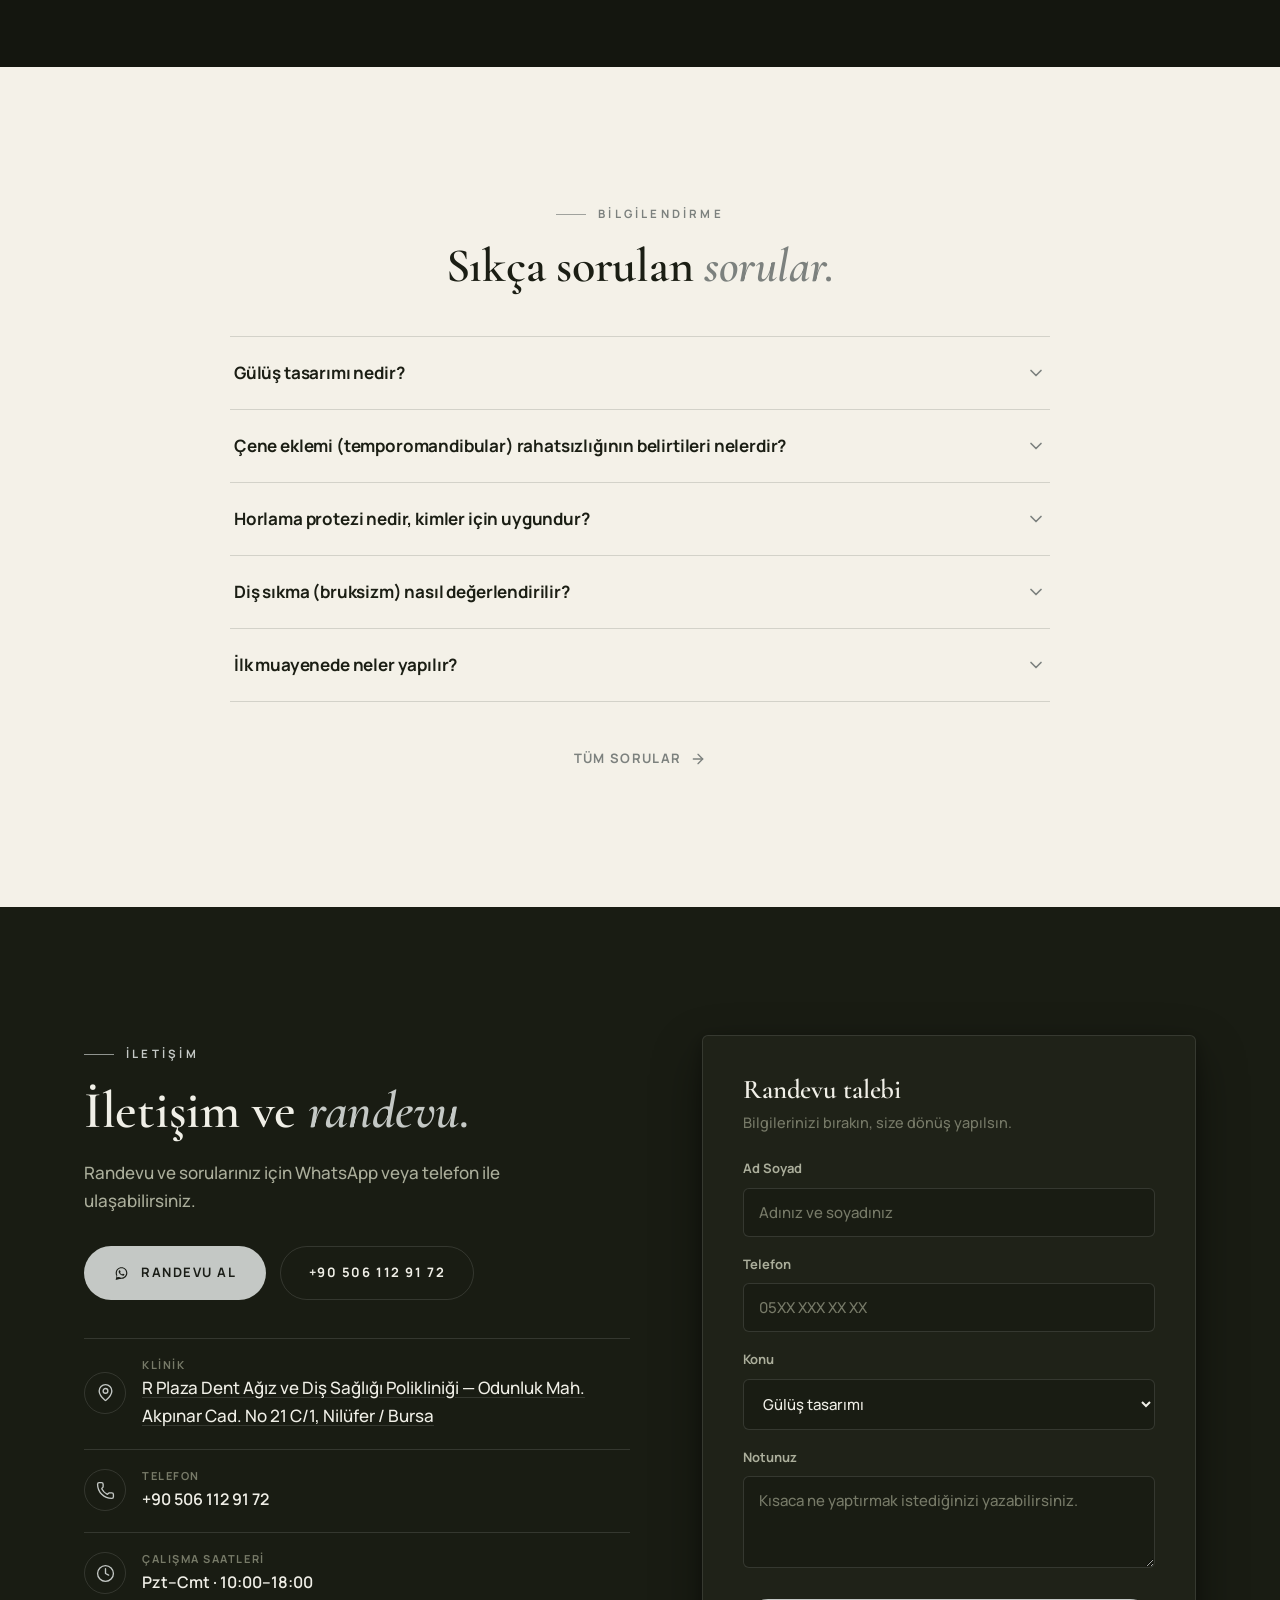
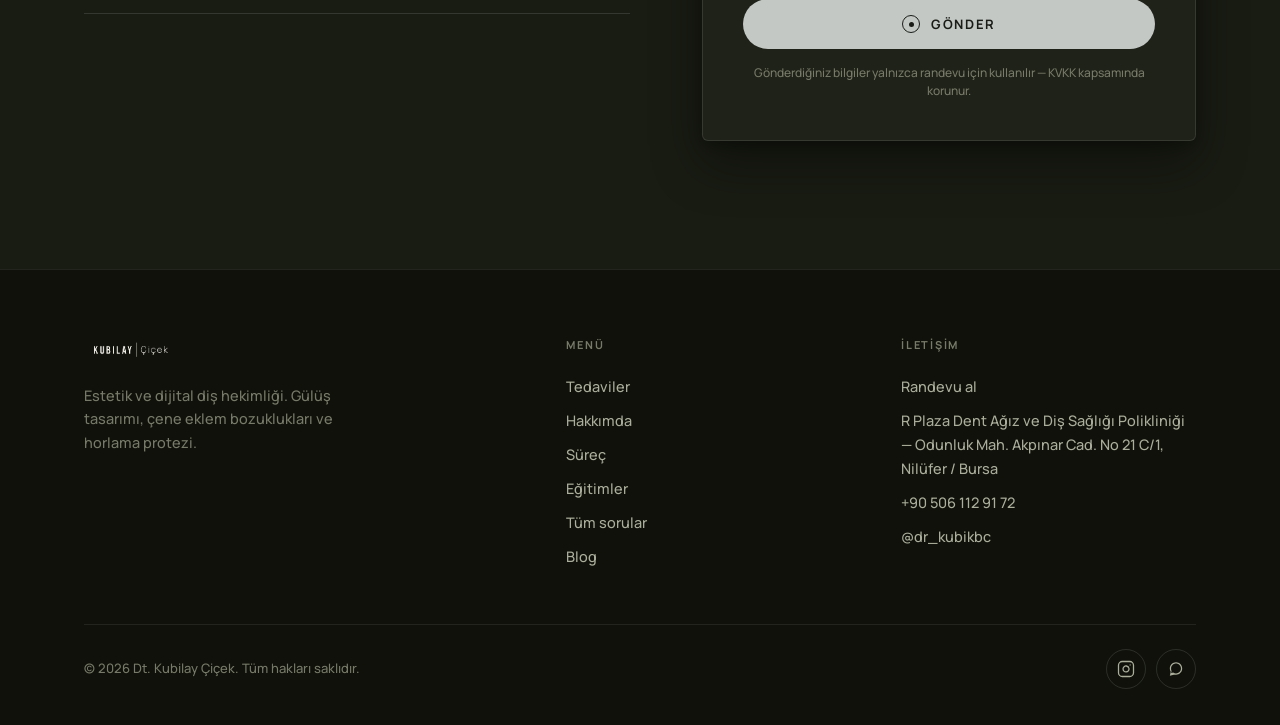
==== commit 4b5aadaa: "Show photos in colour on narrow viewports too (not just no-hover devices) The colour-on-mobile rule " ====
--- a/index.html
+++ b/index.html
@@ -21,7 +21,7 @@
 <meta property="og:locale" content="tr_TR" />
 <meta name="twitter:card" content="summary_large_image" />
 
-<link rel="stylesheet" href="styles.css?v=3" />
+<link rel="stylesheet" href="styles.css?v=4" />
 
 <!-- Local-business structured data (SEO) -->
 <script type="application/ld+json">
@@ -378,6 +378,6 @@
   </div>
 </footer>
 
-<script src="i18n.js?v=3"></script>
+<script src="i18n.js?v=4"></script>
 </body>
 </html>
--- a/styles.css
+++ b/styles.css
@@ -262,8 +262,9 @@
 .tcard .ph img { filter: grayscale(1); transition: filter .5s var(--ease), transform 1.2s var(--ease); }
 .tcard:hover .ph img { filter: none; transform: scale(1.03); }
 
-/* touch / mobile: photos render in colour by default (no hover to reveal them); desktop keeps grayscale → colour-on-hover */
-@media (hover: none) {
+/* touch devices OR narrow/mobile viewports: photos render in colour by default
+   (no hover to reveal them); wide desktop with a mouse keeps grayscale → colour-on-hover */
+@media (hover: none), (max-width: 820px) {
   .ph img { filter: grayscale(0) contrast(1.02); }
   .intro-photo img { filter: grayscale(0) saturate(1.3) contrast(1.03) brightness(1.04); }
   .tcard .ph img { filter: none; }
